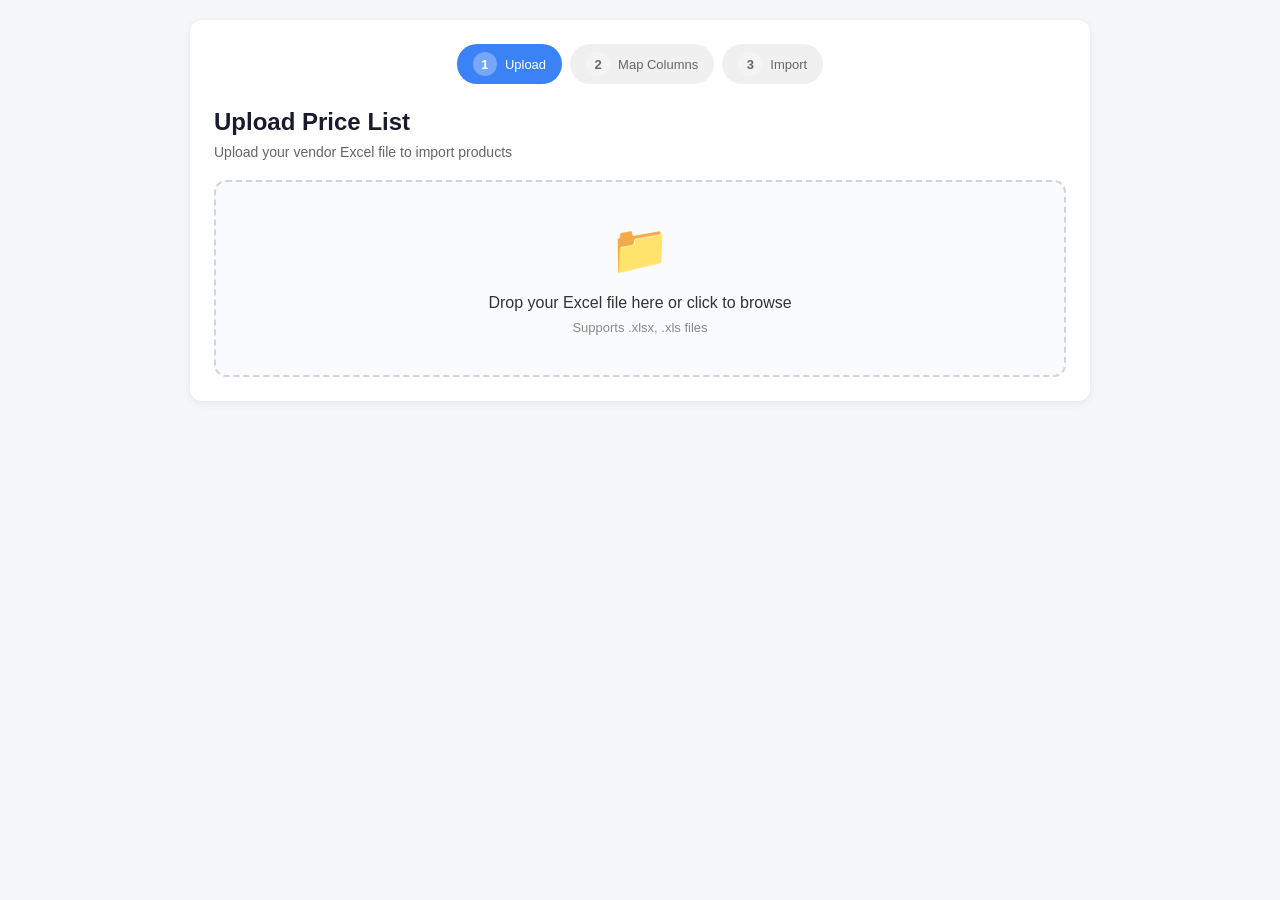
==== index.html @ ee1d1632 "Add files via upload" ====
<!DOCTYPE html>
<!-- saved from url=(0069)https://price-compare-273.preview.emergentagent.com/widget/index.html -->
<html lang="en"><head><meta http-equiv="Content-Type" content="text/html; charset=UTF-8">
    
    <meta name="viewport" content="width=device-width, initial-scale=1.0">
    <title>Price List Uploader</title>
    
    <!-- SheetJS for Excel parsing -->
    <script src="./Price List Uploader_files/xlsx.full.min.js.download"></script>
    
    <!-- Zoho Creator Widget SDK -->
    <script src="./Price List Uploader_files/widgetsdk-min.js.download"></script>
    
    <style>
        * {
            margin: 0;
            padding: 0;
            box-sizing: border-box;
        }
        
        body {
            font-family: -apple-system, BlinkMacSystemFont, 'Segoe UI', Roboto, Oxygen, Ubuntu, sans-serif;
            background: #f5f7fa;
            padding: 20px;
            color: #333;
        }
        
        .container {
            max-width: 900px;
            margin: 0 auto;
        }
        
        .card {
            background: white;
            border-radius: 12px;
            box-shadow: 0 2px 8px rgba(0,0,0,0.08);
            padding: 24px;
            margin-bottom: 20px;
        }
        
        h1 {
            font-size: 24px;
            color: #1a1a2e;
            margin-bottom: 8px;
        }
        
        .subtitle {
            color: #666;
            font-size: 14px;
            margin-bottom: 20px;
        }
        
        /* Upload Area */
        .upload-area {
            border: 2px dashed #d0d5dd;
            border-radius: 12px;
            padding: 40px;
            text-align: center;
            cursor: pointer;
            transition: all 0.3s ease;
            background: #fafbfc;
        }
        
        .upload-area:hover {
            border-color: #3b82f6;
            background: #f0f7ff;
        }
        
        .upload-area.dragover {
            border-color: #3b82f6;
            background: #e8f2ff;
        }
        
        .upload-icon {
            font-size: 48px;
            margin-bottom: 16px;
        }
        
        .upload-text {
            font-size: 16px;
            color: #333;
            margin-bottom: 8px;
        }
        
        .upload-hint {
            font-size: 13px;
            color: #888;
        }
        
        #fileInput {
            display: none;
        }
        
        /* Steps Indicator */
        .steps {
            display: flex;
            justify-content: center;
            margin-bottom: 24px;
            gap: 8px;
        }
        
        .step {
            display: flex;
            align-items: center;
            gap: 8px;
            padding: 8px 16px;
            background: #f0f0f0;
            border-radius: 20px;
            font-size: 13px;
            color: #666;
        }
        
        .step.active {
            background: #3b82f6;
            color: white;
        }
        
        .step.completed {
            background: #10b981;
            color: white;
        }
        
        .step-number {
            width: 24px;
            height: 24px;
            border-radius: 50%;
            background: rgba(255,255,255,0.3);
            display: flex;
            align-items: center;
            justify-content: center;
            font-weight: 600;
        }
        
        /* Sheet Tabs */
        .sheet-tabs {
            display: flex;
            flex-wrap: wrap;
            gap: 8px;
            margin-bottom: 20px;
        }
        
        .sheet-tab {
            padding: 8px 16px;
            background: #e8e8e8;
            border: none;
            border-radius: 8px;
            cursor: pointer;
            font-size: 13px;
            transition: all 0.2s;
        }
        
        .sheet-tab:hover {
            background: #d0d0d0;
        }
        
        .sheet-tab.active {
            background: #3b82f6;
            color: white;
        }
        
        .sheet-tab .row-count {
            font-size: 11px;
            opacity: 0.8;
            margin-left: 4px;
        }
        
        /* Column Mapping */
        .mapping-section {
            margin-bottom: 24px;
        }
        
        .mapping-title {
            font-size: 16px;
            font-weight: 600;
            margin-bottom: 16px;
            color: #1a1a2e;
        }
        
        .mapping-grid {
            display: grid;
            grid-template-columns: repeat(auto-fit, minmax(200px, 1fr));
            gap: 16px;
        }
        
        .mapping-item {
            display: flex;
            flex-direction: column;
            gap: 6px;
        }
        
        .mapping-item label {
            font-size: 13px;
            font-weight: 500;
            color: #444;
        }
        
        .mapping-item label .required {
            color: #ef4444;
        }
        
        .mapping-item select {
            padding: 10px 12px;
            border: 1px solid #d0d5dd;
            border-radius: 8px;
            font-size: 14px;
            background: white;
            cursor: pointer;
        }
        
        .mapping-item select:focus {
            outline: none;
            border-color: #3b82f6;
            box-shadow: 0 0 0 3px rgba(59, 130, 246, 0.1);
        }
        
        /* Vendor Selection */
        .vendor-section {
            margin-bottom: 24px;
            padding: 16px;
            background: #f8fafc;
            border-radius: 8px;
        }
        
        .vendor-section label {
            display: block;
            font-size: 14px;
            font-weight: 500;
            margin-bottom: 8px;
        }
        
        .vendor-section input,
        .vendor-section select {
            width: 100%;
            padding: 10px 12px;
            border: 1px solid #d0d5dd;
            border-radius: 8px;
            font-size: 14px;
        }
        
        /* Markup Section */
        .markup-section {
            display: flex;
            align-items: center;
            gap: 12px;
            padding: 16px;
            background: #fef3c7;
            border-radius: 8px;
            margin-bottom: 24px;
        }
        
        .markup-section label {
            font-size: 14px;
            font-weight: 500;
        }
        
        .markup-section input {
            width: 80px;
            padding: 8px 12px;
            border: 1px solid #d0d5dd;
            border-radius: 8px;
            font-size: 14px;
            text-align: center;
        }
        
        .markup-info {
            font-size: 13px;
            color: #666;
        }
        
        /* Preview Table */
        .preview-section {
            margin-bottom: 24px;
        }
        
        .preview-title {
            font-size: 14px;
            font-weight: 600;
            margin-bottom: 12px;
            color: #666;
        }
        
        .preview-table-wrapper {
            max-height: 300px;
            overflow: auto;
            border: 1px solid #e5e7eb;
            border-radius: 8px;
        }
        
        .preview-table {
            width: 100%;
            border-collapse: collapse;
            font-size: 13px;
        }
        
        .preview-table th {
            background: #f8fafc;
            padding: 10px 12px;
            text-align: left;
            font-weight: 600;
            border-bottom: 1px solid #e5e7eb;
            position: sticky;
            top: 0;
        }
        
        .preview-table td {
            padding: 10px 12px;
            border-bottom: 1px solid #f0f0f0;
        }
        
        .preview-table tr:hover {
            background: #f8fafc;
        }
        
        /* Buttons */
        .button-group {
            display: flex;
            gap: 12px;
            justify-content: flex-end;
        }
        
        .btn {
            padding: 12px 24px;
            border-radius: 8px;
            font-size: 14px;
            font-weight: 500;
            cursor: pointer;
            transition: all 0.2s;
            border: none;
        }
        
        .btn-secondary {
            background: #e5e7eb;
            color: #333;
        }
        
        .btn-secondary:hover {
            background: #d1d5db;
        }
        
        .btn-primary {
            background: #3b82f6;
            color: white;
        }
        
        .btn-primary:hover {
            background: #2563eb;
        }
        
        .btn-success {
            background: #10b981;
            color: white;
        }
        
        .btn-success:hover {
            background: #059669;
        }
        
        .btn:disabled {
            opacity: 0.5;
            cursor: not-allowed;
        }
        
        /* Progress */
        .progress-section {
            margin-bottom: 24px;
        }
        
        .progress-bar-wrapper {
            height: 8px;
            background: #e5e7eb;
            border-radius: 4px;
            overflow: hidden;
            margin-bottom: 8px;
        }
        
        .progress-bar {
            height: 100%;
            background: #3b82f6;
            border-radius: 4px;
            transition: width 0.3s ease;
        }
        
        .progress-text {
            font-size: 13px;
            color: #666;
            text-align: center;
        }
        
        /* Messages */
        .message {
            padding: 12px 16px;
            border-radius: 8px;
            margin-bottom: 16px;
            font-size: 14px;
        }
        
        .message.success {
            background: #d1fae5;
            color: #065f46;
        }
        
        .message.error {
            background: #fee2e2;
            color: #991b1b;
        }
        
        .message.info {
            background: #dbeafe;
            color: #1e40af;
        }
        
        /* Hidden */
        .hidden {
            display: none !important;
        }
        
        /* Summary */
        .summary-stats {
            display: grid;
            grid-template-columns: repeat(3, 1fr);
            gap: 16px;
            margin-bottom: 24px;
        }
        
        .stat-card {
            text-align: center;
            padding: 16px;
            background: #f8fafc;
            border-radius: 8px;
        }
        
        .stat-value {
            font-size: 28px;
            font-weight: 700;
            color: #3b82f6;
        }
        
        .stat-label {
            font-size: 13px;
            color: #666;
            margin-top: 4px;
        }
    </style>
</head>
<body>
    <div class="container">
        <!-- Step 1: Upload -->
        <div id="step1" class="card">
            <div class="steps">
                <div class="step active">
                    <span class="step-number">1</span>
                    <span>Upload</span>
                </div>
                <div class="step">
                    <span class="step-number">2</span>
                    <span>Map Columns</span>
                </div>
                <div class="step">
                    <span class="step-number">3</span>
                    <span>Import</span>
                </div>
            </div>
            
            <h1>Upload Price List</h1>
            <p class="subtitle">Upload your vendor Excel file to import products</p>
            
            <div class="upload-area" id="uploadArea">
                <div class="upload-icon">📁</div>
                <div class="upload-text">Drop your Excel file here or click to browse</div>
                <div class="upload-hint">Supports .xlsx, .xls files</div>
                <input type="file" id="fileInput" accept=".xlsx,.xls">
            </div>
        </div>
        
        <!-- Step 2: Map Columns -->
        <div id="step2" class="card hidden">
            <div class="steps">
                <div class="step completed">
                    <span class="step-number">✓</span>
                    <span>Upload</span>
                </div>
                <div class="step active">
                    <span class="step-number">2</span>
                    <span>Map Columns</span>
                </div>
                <div class="step">
                    <span class="step-number">3</span>
                    <span>Import</span>
                </div>
            </div>
            
            <h1>Map Your Columns</h1>
            <p class="subtitle">Select which columns contain your product data</p>
            
            <div id="fileInfo" class="message info"></div>
            
            <!-- Sheet Selection -->
            <div class="mapping-section">
                <div class="mapping-title">Select Sheets to Import</div>
                <div class="sheet-tabs" id="sheetTabs"></div>
            </div>
            
            <!-- Vendor Selection -->
            <div class="vendor-section">
                <label for="vendorName">Vendor Name <span class="required">*</span></label>
                <input type="text" id="vendorName" placeholder="Enter vendor name (e.g., HIKVISION SA)">
            </div>
            
            <!-- Markup -->
            <div class="markup-section">
                <label for="markupPercent">Markup Percentage:</label>
                <input type="number" id="markupPercent" value="45" min="0" max="500">
                <span class="markup-info">% (Cost Price × 1.45 = Selling Price)</span>
            </div>
            
            <!-- Column Mapping -->
            <div class="mapping-section">
                <div class="mapping-title">Map Columns</div>
                <div class="mapping-grid">
                    <div class="mapping-item">
                        <label>Product Code Column <span class="required">*</span></label>
                        <select id="productCodeCol">
                            <option value="">-- Select --</option>
                        </select>
                    </div>
                    <div class="mapping-item">
                        <label>Description Column</label>
                        <select id="descriptionCol">
                            <option value="">-- Select --</option>
                        </select>
                    </div>
                    <div class="mapping-item">
                        <label>Price Column <span class="required">*</span></label>
                        <select id="priceCol">
                            <option value="">-- Select --</option>
                        </select>
                    </div>
                    <div class="mapping-item">
                        <label>Category Column</label>
                        <select id="categoryCol">
                            <option value="">-- Select --</option>
                        </select>
                    </div>
                </div>
            </div>
            
            <!-- Preview -->
            <div class="preview-section">
                <div class="preview-title">Data Preview (First 10 rows)</div>
                <div class="preview-table-wrapper">
                    <table class="preview-table" id="previewTable">
                        <thead id="previewHead"></thead>
                        <tbody id="previewBody"></tbody>
                    </table>
                </div>
            </div>
            
            <div class="button-group">
                <button class="btn btn-secondary" onclick="resetUpload()">Back</button>
                <button class="btn btn-primary" onclick="startImport()" id="importBtn">Import Products</button>
            </div>
        </div>
        
        <!-- Step 3: Import Progress -->
        <div id="step3" class="card hidden">
            <div class="steps">
                <div class="step completed">
                    <span class="step-number">✓</span>
                    <span>Upload</span>
                </div>
                <div class="step completed">
                    <span class="step-number">✓</span>
                    <span>Map Columns</span>
                </div>
                <div class="step active">
                    <span class="step-number">3</span>
                    <span>Import</span>
                </div>
            </div>
            
            <h1 id="importTitle">Importing Products...</h1>
            <p class="subtitle" id="importSubtitle">Please wait while we process your data</p>
            
            <div class="progress-section">
                <div class="progress-bar-wrapper">
                    <div class="progress-bar" id="progressBar" style="width: 0%"></div>
                </div>
                <div class="progress-text" id="progressText">Preparing...</div>
            </div>
            
            <div id="importResults" class="hidden">
                <div class="summary-stats">
                    <div class="stat-card">
                        <div class="stat-value" id="totalProducts">0</div>
                        <div class="stat-label">Products Imported</div>
                    </div>
                    <div class="stat-card">
                        <div class="stat-value" id="priceListName">-</div>
                        <div class="stat-label">Price List Created</div>
                    </div>
                    <div class="stat-card">
                        <div class="stat-value" id="vendorDisplay">-</div>
                        <div class="stat-label">Vendor</div>
                    </div>
                </div>
                
                <div class="button-group">
                    <button class="btn btn-success" onclick="resetUpload()">Upload Another File</button>
                </div>
            </div>
        </div>
    </div>
    
    <script>
        // Global variables
        let workbook = null;
        let currentSheetData = [];
        let selectedSheets = [];
        let fileName = '';
        let allColumns = [];
        
        // Initialize Zoho SDK
        ZOHO.CREATOR.init()
            .then(function() {
                console.log("Zoho Creator Widget SDK initialized");
            })
            .catch(function(error) {
                console.error("SDK initialization failed:", error);
            });
        
        // Upload area handlers
        const uploadArea = document.getElementById('uploadArea');
        const fileInput = document.getElementById('fileInput');
        
        uploadArea.addEventListener('click', () => fileInput.click());
        
        uploadArea.addEventListener('dragover', (e) => {
            e.preventDefault();
            uploadArea.classList.add('dragover');
        });
        
        uploadArea.addEventListener('dragleave', () => {
            uploadArea.classList.remove('dragover');
        });
        
        uploadArea.addEventListener('drop', (e) => {
            e.preventDefault();
            uploadArea.classList.remove('dragover');
            const file = e.dataTransfer.files[0];
            if (file) processFile(file);
        });
        
        fileInput.addEventListener('change', (e) => {
            const file = e.target.files[0];
            if (file) processFile(file);
        });
        
        // Process uploaded file
        function processFile(file) {
            fileName = file.name;
            const reader = new FileReader();
            
            reader.onload = function(e) {
                try {
                    const data = new Uint8Array(e.target.result);
                    workbook = XLSX.read(data, { type: 'array' });
                    
                    // Show step 2
                    document.getElementById('step1').classList.add('hidden');
                    document.getElementById('step2').classList.remove('hidden');
                    
                    // Display file info
                    document.getElementById('fileInfo').textContent = 
                        `File: ${fileName} | Sheets found: ${workbook.SheetNames.length}`;
                    
                    // Create sheet tabs
                    createSheetTabs();
                    
                    // Select first sheet by default
                    if (workbook.SheetNames.length > 0) {
                        selectSheet(workbook.SheetNames[0]);
                    }
                } catch (error) {
                    alert('Error reading file: ' + error.message);
                }
            };
            
            reader.readAsArrayBuffer(file);
        }
        
        // Create sheet tabs
        function createSheetTabs() {
            const tabsContainer = document.getElementById('sheetTabs');
            tabsContainer.innerHTML = '';
            selectedSheets = [];
            
            workbook.SheetNames.forEach((name, index) => {
                const sheet = workbook.Sheets[name];
                const range = XLSX.utils.decode_range(sheet['!ref'] || 'A1');
                const rowCount = range.e.r - range.s.r;
                
                const tab = document.createElement('button');
                tab.className = 'sheet-tab';
                tab.innerHTML = `${name} <span class="row-count">(${rowCount} rows)</span>`;
                tab.onclick = () => selectSheet(name);
                tab.dataset.sheet = name;
                tabsContainer.appendChild(tab);
            });
        }
        
        // Select sheet
        function selectSheet(sheetName) {
            // Update tab styles
            document.querySelectorAll('.sheet-tab').forEach(tab => {
                tab.classList.toggle('active', tab.dataset.sheet === sheetName);
            });
            
            // Track selected sheet
            if (!selectedSheets.includes(sheetName)) {
                selectedSheets = [sheetName]; // For simplicity, one sheet at a time
            }
            
            // Parse sheet data
            const sheet = workbook.Sheets[sheetName];
            const jsonData = XLSX.utils.sheet_to_json(sheet, { header: 1, defval: '' });
            
            // Find header row (first row with multiple non-empty cells)
            let headerRowIndex = 0;
            for (let i = 0; i < Math.min(10, jsonData.length); i++) {
                const nonEmptyCells = jsonData[i].filter(cell => cell !== '').length;
                if (nonEmptyCells >= 3) {
                    headerRowIndex = i;
                    break;
                }
            }
            
            // Extract columns
            allColumns = jsonData[headerRowIndex] || [];
            currentSheetData = jsonData.slice(headerRowIndex + 1).filter(row => 
                row.some(cell => cell !== '')
            );
            
            // Populate column dropdowns
            populateColumnDropdowns();
            
            // Show preview
            showPreview();
            
            // Auto-detect columns
            autoDetectColumns();
        }
        
        // Populate dropdowns
        function populateColumnDropdowns() {
            const dropdowns = ['productCodeCol', 'descriptionCol', 'priceCol', 'categoryCol'];
            
            dropdowns.forEach(id => {
                const select = document.getElementById(id);
                select.innerHTML = '<option value="">-- Select --</option>';
                
                allColumns.forEach((col, index) => {
                    if (col) {
                        const option = document.createElement('option');
                        option.value = index;
                        option.textContent = col.toString().substring(0, 40);
                        select.appendChild(option);
                    }
                });
            });
        }
        
        // Auto-detect columns based on common names
        function autoDetectColumns() {
            const codePatterns = ['code', 'item', 'sku', 'part', 'model', 'product code', 'item code'];
            const descPatterns = ['desc', 'name', 'product', 'title', 'specification'];
            const pricePatterns = ['price', 'cost', 'amount', 'value', 'rate', 'standard'];
            const categoryPatterns = ['category', 'type', 'group', 'class'];
            
            allColumns.forEach((col, index) => {
                if (!col) return;
                const colLower = col.toString().toLowerCase();
                
                if (codePatterns.some(p => colLower.includes(p)) && !document.getElementById('productCodeCol').value) {
                    document.getElementById('productCodeCol').value = index;
                }
                if (descPatterns.some(p => colLower.includes(p)) && !document.getElementById('descriptionCol').value) {
                    document.getElementById('descriptionCol').value = index;
                }
                if (pricePatterns.some(p => colLower.includes(p)) && !document.getElementById('priceCol').value) {
                    document.getElementById('priceCol').value = index;
                }
                if (categoryPatterns.some(p => colLower.includes(p)) && !document.getElementById('categoryCol').value) {
                    document.getElementById('categoryCol').value = index;
                }
            });
        }
        
        // Show preview
        function showPreview() {
            const thead = document.getElementById('previewHead');
            const tbody = document.getElementById('previewBody');
            
            // Header
            thead.innerHTML = '<tr>' + allColumns.map(col => 
                `<th>${col || '(empty)'}</th>`
            ).join('') + '</tr>';
            
            // Body (first 10 rows)
            tbody.innerHTML = currentSheetData.slice(0, 10).map(row => 
                '<tr>' + allColumns.map((_, i) => 
                    `<td>${row[i] || ''}</td>`
                ).join('') + '</tr>'
            ).join('');
        }
        
        // Reset upload
        function resetUpload() {
            workbook = null;
            currentSheetData = [];
            selectedSheets = [];
            fileName = '';
            fileInput.value = '';
            
            document.getElementById('step1').classList.remove('hidden');
            document.getElementById('step2').classList.add('hidden');
            document.getElementById('step3').classList.add('hidden');
            document.getElementById('importResults').classList.add('hidden');
        }
        
        // Start import
        async function startImport() {
            const vendorName = document.getElementById('vendorName').value.trim();
            const productCodeColIdx = document.getElementById('productCodeCol').value;
            const priceColIdx = document.getElementById('priceCol').value;
            const descColIdx = document.getElementById('descriptionCol').value;
            const categoryColIdx = document.getElementById('categoryCol').value;
            const markupPercent = parseFloat(document.getElementById('markupPercent').value) || 45;
            
            // Validation
            if (!vendorName) {
                alert('Please enter a vendor name');
                return;
            }
            if (!productCodeColIdx) {
                alert('Please select a Product Code column');
                return;
            }
            if (!priceColIdx) {
                alert('Please select a Price column');
                return;
            }
            
            // Show step 3
            document.getElementById('step2').classList.add('hidden');
            document.getElementById('step3').classList.remove('hidden');
            
            const progressBar = document.getElementById('progressBar');
            const progressText = document.getElementById('progressText');
            
            try {
                // Create Price List record first
                progressText.textContent = 'Creating price list record...';
                progressBar.style.width = '10%';
                
                const priceListData = {
                    data: {
                        File_Name: fileName,
                        Vendor_Name: vendorName,
                        Upload_Date: new Date().toISOString().split('T')[0],
                        Product_Count: currentSheetData.length
                    }
                };
                
                // Add to Price_Lists form
                await ZOHO.CREATOR.API.addRecord({
                    appName: "forbtech-pricelist-manager",
                    formName: "Price_Lists",
                    data: priceListData
                });
                
                // Process products
                const totalProducts = currentSheetData.length;
                let imported = 0;
                let errors = 0;
                
                progressText.textContent = `Importing products: 0/${totalProducts}`;
                progressBar.style.width = '20%';
                
                // Batch products for efficiency
                const batchSize = 10;
                for (let i = 0; i < currentSheetData.length; i += batchSize) {
                    const batch = currentSheetData.slice(i, i + batchSize);
                    
                    for (const row of batch) {
                        const productCode = row[productCodeColIdx];
                        const costPrice = parseFloat(row[priceColIdx]) || 0;
                        
                        if (!productCode || costPrice === 0) {
                            errors++;
                            continue;
                        }
                        
                        const sellingPrice = costPrice * (1 + markupPercent / 100);
                        
                        const productData = {
                            data: {
                                product_code: productCode.toString(),
                                description: descColIdx ? (row[descColIdx] || '').toString() : '',
                                cost_price: costPrice,
                                selling_price: Math.round(sellingPrice * 100) / 100,
                                markup_percent: markupPercent,
                                vendor_name: vendorName,
                                category: categoryColIdx ? (row[categoryColIdx] || '').toString() : ''
                            }
                        };
                        
                        try {
                            await ZOHO.CREATOR.API.addRecord({
                                appName: "forbtech-pricelist-manager",
                                formName: "Products",
                                data: productData
                            });
                            imported++;
                        } catch (err) {
                            console.error('Error adding product:', err);
                            errors++;
                        }
                    }
                    
                    // Update progress
                    const progress = 20 + ((i + batch.length) / totalProducts * 80);
                    progressBar.style.width = `${progress}%`;
                    progressText.textContent = `Importing products: ${imported}/${totalProducts}`;
                }
                
                // Show results
                document.getElementById('importTitle').textContent = 'Import Complete!';
                document.getElementById('importSubtitle').textContent = 
                    errors > 0 ? `${imported} products imported, ${errors} skipped` : 'All products imported successfully';
                
                document.getElementById('totalProducts').textContent = imported;
                document.getElementById('priceListName').textContent = fileName.substring(0, 20);
                document.getElementById('vendorDisplay').textContent = vendorName;
                
                document.getElementById('importResults').classList.remove('hidden');
                progressBar.style.width = '100%';
                progressText.textContent = 'Done!';
                
            } catch (error) {
                console.error('Import error:', error);
                document.getElementById('importTitle').textContent = 'Import Error';
                document.getElementById('importSubtitle').textContent = error.message || 'An error occurred during import';
                progressBar.style.background = '#ef4444';
            }
        }
    </script>
<script>(function(){function c(){var b=a.contentDocument||a.contentWindow.document;if(b){var d=b.createElement('script');d.innerHTML="window.__CF$cv$params={r:'9e463f9dde7290cf',t:'MTc3NDg2NDYyOQ=='};var a=document.createElement('script');a.src='/cdn-cgi/challenge-platform/scripts/jsd/main.js';document.getElementsByTagName('head')[0].appendChild(a);";b.getElementsByTagName('head')[0].appendChild(d)}}if(document.body){var a=document.createElement('iframe');a.height=1;a.width=1;a.style.position='absolute';a.style.top=0;a.style.left=0;a.style.border='none';a.style.visibility='hidden';document.body.appendChild(a);if('loading'!==document.readyState)c();else if(window.addEventListener)document.addEventListener('DOMContentLoaded',c);else{var e=document.onreadystatechange||function(){};document.onreadystatechange=function(b){e(b);'loading'!==document.readyState&&(document.onreadystatechange=e,c())}}}})();</script><iframe height="1" width="1" style="position: absolute; top: 0px; left: 0px; border: none; visibility: hidden;" src="./Price List Uploader_files/saved_resource.html"></iframe><script defer="" src="./Price List Uploader_files/v8c78df7c7c0f484497ecbca7046644da1771523124516" integrity="sha512-8DS7rgIrAmghBFwoOTujcf6D9rXvH8xm8JQ1Ja01h9QX8EzXldiszufYa4IFfKdLUKTTrnSFXLDkUEOTrZQ8Qg==" data-cf-beacon="{&quot;version&quot;:&quot;2024.11.0&quot;,&quot;token&quot;:&quot;7f7b0fd8732c4326aae4b9d58d5c514a&quot;,&quot;server_timing&quot;:{&quot;name&quot;:{&quot;cfCacheStatus&quot;:true,&quot;cfEdge&quot;:true,&quot;cfExtPri&quot;:true,&quot;cfL4&quot;:true,&quot;cfOrigin&quot;:true,&quot;cfSpeedBrain&quot;:true},&quot;location_startswith&quot;:null}}" crossorigin="anonymous"></script>


</body></html>
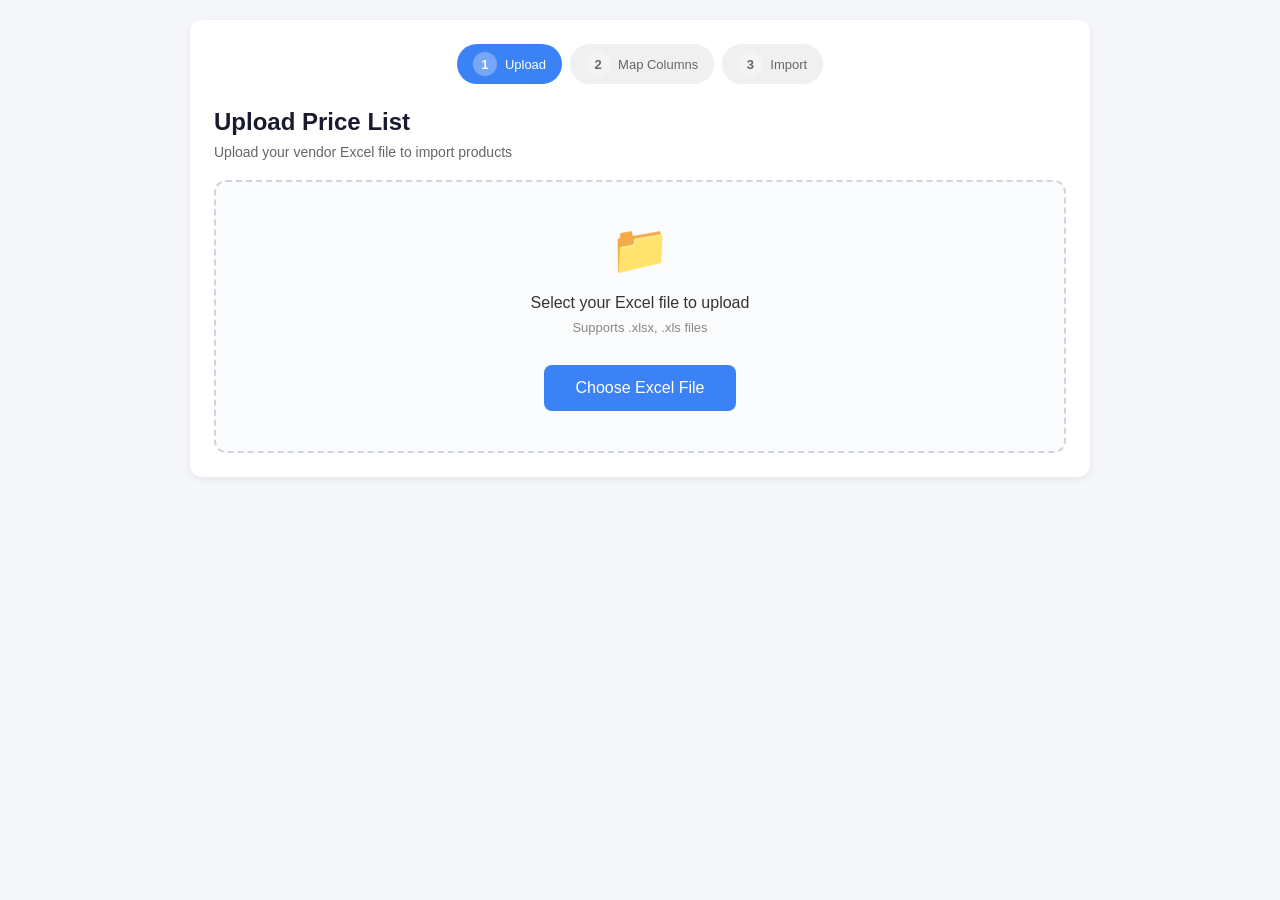
==== commit f10b7388: "Update index.html" ====
--- a/index.html
+++ b/index.html
@@ -1,15 +1,16 @@
+
 <!DOCTYPE html>
-<!-- saved from url=(0069)https://price-compare-273.preview.emergentagent.com/widget/index.html -->
-<html lang="en"><head><meta http-equiv="Content-Type" content="text/html; charset=UTF-8">
-    
+<html lang="en">
+<head>
+    <meta charset="UTF-8">
     <meta name="viewport" content="width=device-width, initial-scale=1.0">
     <title>Price List Uploader</title>
     
     <!-- SheetJS for Excel parsing -->
-    <script src="./Price List Uploader_files/xlsx.full.min.js.download"></script>
+    <script src="https://cdn.sheetjs.com/xlsx-0.20.1/package/dist/xlsx.full.min.js"></script>
     
     <!-- Zoho Creator Widget SDK -->
-    <script src="./Price List Uploader_files/widgetsdk-min.js.download"></script>
+    <script src="https://js.zohostatic.com/creator/widgets/version/2.0/widgetsdk-min.js"></script>
     
     <style>
         * {
@@ -56,14 +57,8 @@
             border-radius: 12px;
             padding: 40px;
             text-align: center;
-            cursor: pointer;
             transition: all 0.3s ease;
             background: #fafbfc;
-        }
-        
-        .upload-area:hover {
-            border-color: #3b82f6;
-            background: #f0f7ff;
         }
         
         .upload-area.dragover {
@@ -85,10 +80,40 @@
         .upload-hint {
             font-size: 13px;
             color: #888;
+            margin-bottom: 20px;
+        }
+        
+        /* Visible file input button */
+        .file-input-wrapper {
+            position: relative;
+            display: inline-block;
+            margin-top: 10px;
+        }
+        
+        .file-input-btn {
+            display: inline-block;
+            padding: 14px 32px;
+            background: #3b82f6;
+            color: white;
+            border-radius: 8px;
+            font-size: 16px;
+            font-weight: 500;
+            cursor: pointer;
+            transition: background 0.2s;
+        }
+        
+        .file-input-btn:hover {
+            background: #2563eb;
         }
         
         #fileInput {
-            display: none;
+            position: absolute;
+            left: 0;
+            top: 0;
+            width: 100%;
+            height: 100%;
+            opacity: 0;
+            cursor: pointer;
         }
         
         /* Steps Indicator */
@@ -466,10 +491,16 @@
             
             <div class="upload-area" id="uploadArea">
                 <div class="upload-icon">📁</div>
-                <div class="upload-text">Drop your Excel file here or click to browse</div>
+                <div class="upload-text">Select your Excel file to upload</div>
                 <div class="upload-hint">Supports .xlsx, .xls files</div>
-                <input type="file" id="fileInput" accept=".xlsx,.xls">
-            </div>
+                
+                <div class="file-input-wrapper">
+                    <span class="file-input-btn">Choose Excel File</span>
+                    <input type="file" id="fileInput" accept=".xlsx,.xls,.csv">
+                </div>
+            </div>
+            
+            <div id="selectedFile" class="message info hidden" style="margin-top: 16px;"></div>
         </div>
         
         <!-- Step 2: Map Columns -->
@@ -496,7 +527,7 @@
             
             <!-- Sheet Selection -->
             <div class="mapping-section">
-                <div class="mapping-title">Select Sheets to Import</div>
+                <div class="mapping-title">Select Sheet to Import</div>
                 <div class="sheet-tabs" id="sheetTabs"></div>
             </div>
             
@@ -620,39 +651,53 @@
         let allColumns = [];
         
         // Initialize Zoho SDK
-        ZOHO.CREATOR.init()
-            .then(function() {
-                console.log("Zoho Creator Widget SDK initialized");
-            })
-            .catch(function(error) {
-                console.error("SDK initialization failed:", error);
-            });
-        
-        // Upload area handlers
+        if (typeof ZOHO !== 'undefined' && ZOHO.CREATOR) {
+            ZOHO.CREATOR.init()
+                .then(function() {
+                    console.log("Zoho Creator Widget SDK initialized");
+                })
+                .catch(function(error) {
+                    console.error("SDK initialization failed:", error);
+                });
+        }
+        
+        // File input handler - using direct event listener
+        const fileInput = document.getElementById('fileInput');
+        
+        fileInput.addEventListener('change', function(e) {
+            const file = e.target.files[0];
+            if (file) {
+                document.getElementById('selectedFile').textContent = 'Selected: ' + file.name;
+                document.getElementById('selectedFile').classList.remove('hidden');
+                processFile(file);
+            }
+        });
+        
+        // Drag and drop handlers for upload area
         const uploadArea = document.getElementById('uploadArea');
-        const fileInput = document.getElementById('fileInput');
-        
-        uploadArea.addEventListener('click', () => fileInput.click());
         
         uploadArea.addEventListener('dragover', (e) => {
             e.preventDefault();
+            e.stopPropagation();
             uploadArea.classList.add('dragover');
         });
         
-        uploadArea.addEventListener('dragleave', () => {
+        uploadArea.addEventListener('dragleave', (e) => {
+            e.preventDefault();
+            e.stopPropagation();
             uploadArea.classList.remove('dragover');
         });
         
         uploadArea.addEventListener('drop', (e) => {
             e.preventDefault();
+            e.stopPropagation();
             uploadArea.classList.remove('dragover');
             const file = e.dataTransfer.files[0];
-            if (file) processFile(file);
-        });
-        
-        fileInput.addEventListener('change', (e) => {
-            const file = e.target.files[0];
-            if (file) processFile(file);
+            if (file) {
+                document.getElementById('selectedFile').textContent = 'Selected: ' + file.name;
+                document.getElementById('selectedFile').classList.remove('hidden');
+                processFile(file);
+            }
         });
         
         // Process uploaded file
@@ -671,7 +716,7 @@
                     
                     // Display file info
                     document.getElementById('fileInfo').textContent = 
-                        `File: ${fileName} | Sheets found: ${workbook.SheetNames.length}`;
+                        'File: ' + fileName + ' | Sheets found: ' + workbook.SheetNames.length;
                     
                     // Create sheet tabs
                     createSheetTabs();
@@ -701,8 +746,8 @@
                 
                 const tab = document.createElement('button');
                 tab.className = 'sheet-tab';
-                tab.innerHTML = `${name} <span class="row-count">(${rowCount} rows)</span>`;
-                tab.onclick = () => selectSheet(name);
+                tab.innerHTML = name + ' <span class="row-count">(' + rowCount + ' rows)</span>';
+                tab.onclick = function() { selectSheet(name); };
                 tab.dataset.sheet = name;
                 tabsContainer.appendChild(tab);
             });
@@ -711,14 +756,16 @@
         // Select sheet
         function selectSheet(sheetName) {
             // Update tab styles
-            document.querySelectorAll('.sheet-tab').forEach(tab => {
-                tab.classList.toggle('active', tab.dataset.sheet === sheetName);
+            document.querySelectorAll('.sheet-tab').forEach(function(tab) {
+                if (tab.dataset.sheet === sheetName) {
+                    tab.classList.add('active');
+                } else {
+                    tab.classList.remove('active');
+                }
             });
             
             // Track selected sheet
-            if (!selectedSheets.includes(sheetName)) {
-                selectedSheets = [sheetName]; // For simplicity, one sheet at a time
-            }
+            selectedSheets = [sheetName];
             
             // Parse sheet data
             const sheet = workbook.Sheets[sheetName];
@@ -727,7 +774,7 @@
             // Find header row (first row with multiple non-empty cells)
             let headerRowIndex = 0;
             for (let i = 0; i < Math.min(10, jsonData.length); i++) {
-                const nonEmptyCells = jsonData[i].filter(cell => cell !== '').length;
+                const nonEmptyCells = jsonData[i].filter(function(cell) { return cell !== ''; }).length;
                 if (nonEmptyCells >= 3) {
                     headerRowIndex = i;
                     break;
@@ -736,9 +783,9 @@
             
             // Extract columns
             allColumns = jsonData[headerRowIndex] || [];
-            currentSheetData = jsonData.slice(headerRowIndex + 1).filter(row => 
-                row.some(cell => cell !== '')
-            );
+            currentSheetData = jsonData.slice(headerRowIndex + 1).filter(function(row) {
+                return row.some(function(cell) { return cell !== ''; });
+            });
             
             // Populate column dropdowns
             populateColumnDropdowns();
@@ -752,15 +799,15 @@
         
         // Populate dropdowns
         function populateColumnDropdowns() {
-            const dropdowns = ['productCodeCol', 'descriptionCol', 'priceCol', 'categoryCol'];
-            
-            dropdowns.forEach(id => {
-                const select = document.getElementById(id);
+            var dropdowns = ['productCodeCol', 'descriptionCol', 'priceCol', 'categoryCol'];
+            
+            dropdowns.forEach(function(id) {
+                var select = document.getElementById(id);
                 select.innerHTML = '<option value="">-- Select --</option>';
                 
-                allColumns.forEach((col, index) => {
+                allColumns.forEach(function(col, index) {
                     if (col) {
-                        const option = document.createElement('option');
+                        var option = document.createElement('option');
                         option.value = index;
                         option.textContent = col.toString().substring(0, 40);
                         select.appendChild(option);
@@ -771,25 +818,25 @@
         
         // Auto-detect columns based on common names
         function autoDetectColumns() {
-            const codePatterns = ['code', 'item', 'sku', 'part', 'model', 'product code', 'item code'];
-            const descPatterns = ['desc', 'name', 'product', 'title', 'specification'];
-            const pricePatterns = ['price', 'cost', 'amount', 'value', 'rate', 'standard'];
-            const categoryPatterns = ['category', 'type', 'group', 'class'];
-            
-            allColumns.forEach((col, index) => {
+            var codePatterns = ['code', 'item', 'sku', 'part', 'model', 'product code', 'item code'];
+            var descPatterns = ['desc', 'name', 'product', 'title', 'specification'];
+            var pricePatterns = ['price', 'cost', 'amount', 'value', 'rate', 'standard'];
+            var categoryPatterns = ['category', 'type', 'group', 'class'];
+            
+            allColumns.forEach(function(col, index) {
                 if (!col) return;
-                const colLower = col.toString().toLowerCase();
-                
-                if (codePatterns.some(p => colLower.includes(p)) && !document.getElementById('productCodeCol').value) {
+                var colLower = col.toString().toLowerCase();
+                
+                if (codePatterns.some(function(p) { return colLower.includes(p); }) && !document.getElementById('productCodeCol').value) {
                     document.getElementById('productCodeCol').value = index;
                 }
-                if (descPatterns.some(p => colLower.includes(p)) && !document.getElementById('descriptionCol').value) {
+                if (descPatterns.some(function(p) { return colLower.includes(p); }) && !document.getElementById('descriptionCol').value) {
                     document.getElementById('descriptionCol').value = index;
                 }
-                if (pricePatterns.some(p => colLower.includes(p)) && !document.getElementById('priceCol').value) {
+                if (pricePatterns.some(function(p) { return colLower.includes(p); }) && !document.getElementById('priceCol').value) {
                     document.getElementById('priceCol').value = index;
                 }
-                if (categoryPatterns.some(p => colLower.includes(p)) && !document.getElementById('categoryCol').value) {
+                if (categoryPatterns.some(function(p) { return colLower.includes(p); }) && !document.getElementById('categoryCol').value) {
                     document.getElementById('categoryCol').value = index;
                 }
             });
@@ -797,20 +844,27 @@
         
         // Show preview
         function showPreview() {
-            const thead = document.getElementById('previewHead');
-            const tbody = document.getElementById('previewBody');
+            var thead = document.getElementById('previewHead');
+            var tbody = document.getElementById('previewBody');
             
             // Header
-            thead.innerHTML = '<tr>' + allColumns.map(col => 
-                `<th>${col || '(empty)'}</th>`
-            ).join('') + '</tr>';
+            var headerHtml = '<tr>';
+            allColumns.forEach(function(col) {
+                headerHtml += '<th>' + (col || '(empty)') + '</th>';
+            });
+            headerHtml += '</tr>';
+            thead.innerHTML = headerHtml;
             
             // Body (first 10 rows)
-            tbody.innerHTML = currentSheetData.slice(0, 10).map(row => 
-                '<tr>' + allColumns.map((_, i) => 
-                    `<td>${row[i] || ''}</td>`
-                ).join('') + '</tr>'
-            ).join('');
+            var bodyHtml = '';
+            currentSheetData.slice(0, 10).forEach(function(row) {
+                bodyHtml += '<tr>';
+                allColumns.forEach(function(_, i) {
+                    bodyHtml += '<td>' + (row[i] || '') + '</td>';
+                });
+                bodyHtml += '</tr>';
+            });
+            tbody.innerHTML = bodyHtml;
         }
         
         // Reset upload
@@ -819,7 +873,8 @@
             currentSheetData = [];
             selectedSheets = [];
             fileName = '';
-            fileInput.value = '';
+            document.getElementById('fileInput').value = '';
+            document.getElementById('selectedFile').classList.add('hidden');
             
             document.getElementById('step1').classList.remove('hidden');
             document.getElementById('step2').classList.add('hidden');
@@ -829,12 +884,12 @@
         
         // Start import
         async function startImport() {
-            const vendorName = document.getElementById('vendorName').value.trim();
-            const productCodeColIdx = document.getElementById('productCodeCol').value;
-            const priceColIdx = document.getElementById('priceCol').value;
-            const descColIdx = document.getElementById('descriptionCol').value;
-            const categoryColIdx = document.getElementById('categoryCol').value;
-            const markupPercent = parseFloat(document.getElementById('markupPercent').value) || 45;
+            var vendorName = document.getElementById('vendorName').value.trim();
+            var productCodeColIdx = document.getElementById('productCodeCol').value;
+            var priceColIdx = document.getElementById('priceCol').value;
+            var descColIdx = document.getElementById('descriptionCol').value;
+            var categoryColIdx = document.getElementById('categoryCol').value;
+            var markupPercent = parseFloat(document.getElementById('markupPercent').value) || 45;
             
             // Validation
             if (!vendorName) {
@@ -854,15 +909,15 @@
             document.getElementById('step2').classList.add('hidden');
             document.getElementById('step3').classList.remove('hidden');
             
-            const progressBar = document.getElementById('progressBar');
-            const progressText = document.getElementById('progressText');
+            var progressBar = document.getElementById('progressBar');
+            var progressText = document.getElementById('progressText');
             
             try {
                 // Create Price List record first
                 progressText.textContent = 'Creating price list record...';
                 progressBar.style.width = '10%';
                 
-                const priceListData = {
+                var priceListData = {
                     data: {
                         File_Name: fileName,
                         Vendor_Name: vendorName,
@@ -872,37 +927,40 @@
                 };
                 
                 // Add to Price_Lists form
-                await ZOHO.CREATOR.API.addRecord({
-                    appName: "forbtech-pricelist-manager",
-                    formName: "Price_Lists",
-                    data: priceListData
-                });
+                if (typeof ZOHO !== 'undefined' && ZOHO.CREATOR) {
+                    await ZOHO.CREATOR.API.addRecord({
+                        appName: "forbtech-pricelist-manager",
+                        formName: "Price_Lists",
+                        data: priceListData
+                    });
+                }
                 
                 // Process products
-                const totalProducts = currentSheetData.length;
-                let imported = 0;
-                let errors = 0;
-                
-                progressText.textContent = `Importing products: 0/${totalProducts}`;
+                var totalProducts = currentSheetData.length;
+                var imported = 0;
+                var errors = 0;
+                
+                progressText.textContent = 'Importing products: 0/' + totalProducts;
                 progressBar.style.width = '20%';
                 
                 // Batch products for efficiency
-                const batchSize = 10;
-                for (let i = 0; i < currentSheetData.length; i += batchSize) {
-                    const batch = currentSheetData.slice(i, i + batchSize);
+                var batchSize = 10;
+                for (var i = 0; i < currentSheetData.length; i += batchSize) {
+                    var batch = currentSheetData.slice(i, i + batchSize);
                     
-                    for (const row of batch) {
-                        const productCode = row[productCodeColIdx];
-                        const costPrice = parseFloat(row[priceColIdx]) || 0;
+                    for (var j = 0; j < batch.length; j++) {
+                        var row = batch[j];
+                        var productCode = row[productCodeColIdx];
+                        var costPrice = parseFloat(row[priceColIdx]) || 0;
                         
                         if (!productCode || costPrice === 0) {
                             errors++;
                             continue;
                         }
                         
-                        const sellingPrice = costPrice * (1 + markupPercent / 100);
+                        var sellingPrice = costPrice * (1 + markupPercent / 100);
                         
-                        const productData = {
+                        var productData = {
                             data: {
                                 product_code: productCode.toString(),
                                 description: descColIdx ? (row[descColIdx] || '').toString() : '',
@@ -915,11 +973,13 @@
                         };
                         
                         try {
-                            await ZOHO.CREATOR.API.addRecord({
-                                appName: "forbtech-pricelist-manager",
-                                formName: "Products",
-                                data: productData
-                            });
+                            if (typeof ZOHO !== 'undefined' && ZOHO.CREATOR) {
+                                await ZOHO.CREATOR.API.addRecord({
+                                    appName: "forbtech-pricelist-manager",
+                                    formName: "Products",
+                                    data: productData
+                                });
+                            }
                             imported++;
                         } catch (err) {
                             console.error('Error adding product:', err);
@@ -928,15 +988,15 @@
                     }
                     
                     // Update progress
-                    const progress = 20 + ((i + batch.length) / totalProducts * 80);
-                    progressBar.style.width = `${progress}%`;
-                    progressText.textContent = `Importing products: ${imported}/${totalProducts}`;
+                    var progress = 20 + ((i + batch.length) / totalProducts * 80);
+                    progressBar.style.width = progress + '%';
+                    progressText.textContent = 'Importing products: ' + imported + '/' + totalProducts;
                 }
                 
                 // Show results
                 document.getElementById('importTitle').textContent = 'Import Complete!';
                 document.getElementById('importSubtitle').textContent = 
-                    errors > 0 ? `${imported} products imported, ${errors} skipped` : 'All products imported successfully';
+                    errors > 0 ? imported + ' products imported, ' + errors + ' skipped' : 'All products imported successfully';
                 
                 document.getElementById('totalProducts').textContent = imported;
                 document.getElementById('priceListName').textContent = fileName.substring(0, 20);
@@ -954,7 +1014,6 @@
             }
         }
     </script>
-<script>(function(){function c(){var b=a.contentDocument||a.contentWindow.document;if(b){var d=b.createElement('script');d.innerHTML="window.__CF$cv$params={r:'9e463f9dde7290cf',t:'MTc3NDg2NDYyOQ=='};var a=document.createElement('script');a.src='/cdn-cgi/challenge-platform/scripts/jsd/main.js';document.getElementsByTagName('head')[0].appendChild(a);";b.getElementsByTagName('head')[0].appendChild(d)}}if(document.body){var a=document.createElement('iframe');a.height=1;a.width=1;a.style.position='absolute';a.style.top=0;a.style.left=0;a.style.border='none';a.style.visibility='hidden';document.body.appendChild(a);if('loading'!==document.readyState)c();else if(window.addEventListener)document.addEventListener('DOMContentLoaded',c);else{var e=document.onreadystatechange||function(){};document.onreadystatechange=function(b){e(b);'loading'!==document.readyState&&(document.onreadystatechange=e,c())}}}})();</script><iframe height="1" width="1" style="position: absolute; top: 0px; left: 0px; border: none; visibility: hidden;" src="./Price List Uploader_files/saved_resource.html"></iframe><script defer="" src="./Price List Uploader_files/v8c78df7c7c0f484497ecbca7046644da1771523124516" integrity="sha512-8DS7rgIrAmghBFwoOTujcf6D9rXvH8xm8JQ1Ja01h9QX8EzXldiszufYa4IFfKdLUKTTrnSFXLDkUEOTrZQ8Qg==" data-cf-beacon="{&quot;version&quot;:&quot;2024.11.0&quot;,&quot;token&quot;:&quot;7f7b0fd8732c4326aae4b9d58d5c514a&quot;,&quot;server_timing&quot;:{&quot;name&quot;:{&quot;cfCacheStatus&quot;:true,&quot;cfEdge&quot;:true,&quot;cfExtPri&quot;:true,&quot;cfL4&quot;:true,&quot;cfOrigin&quot;:true,&quot;cfSpeedBrain&quot;:true},&quot;location_startswith&quot;:null}}" crossorigin="anonymous"></script>
-
-
-</body></html>+<script defer src="https://static.cloudflareinsights.com/beacon.min.js/v8c78df7c7c0f484497ecbca7046644da1771523124516" integrity="sha512-8DS7rgIrAmghBFwoOTujcf6D9rXvH8xm8JQ1Ja01h9QX8EzXldiszufYa4IFfKdLUKTTrnSFXLDkUEOTrZQ8Qg==" data-cf-beacon='{"version":"2024.11.0","token":"7f7b0fd8732c4326aae4b9d58d5c514a","server_timing":{"name":{"cfCacheStatus":true,"cfEdge":true,"cfExtPri":true,"cfL4":true,"cfOrigin":true,"cfSpeedBrain":true},"location_startswith":null}}' crossorigin="anonymous"></script>
+</body>
+</html>
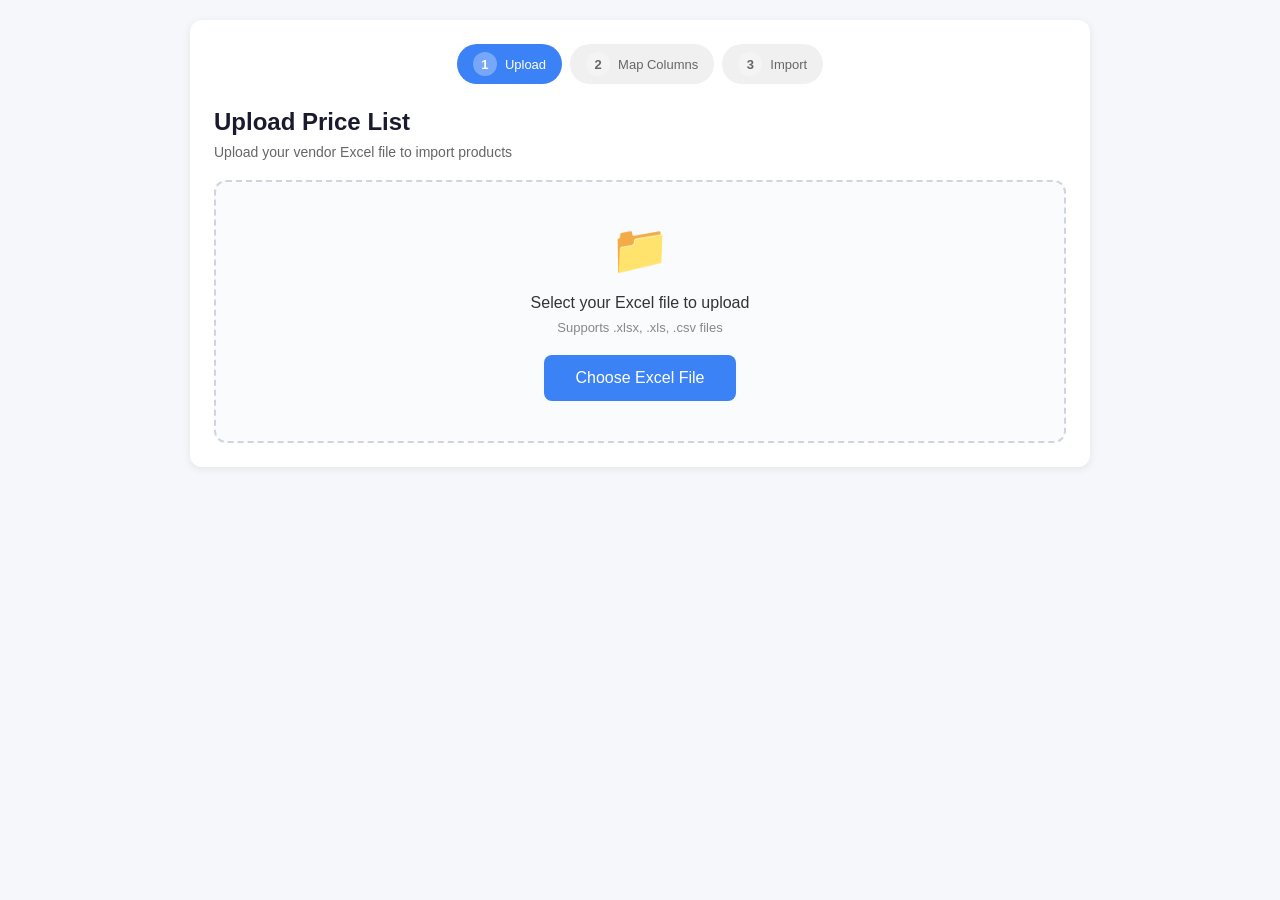
==== commit 000c9bfc: "Update index.html" ====
--- a/index.html
+++ b/index.html
@@ -84,12 +84,6 @@
         }
         
         /* Visible file input button */
-        .file-input-wrapper {
-            position: relative;
-            display: inline-block;
-            margin-top: 10px;
-        }
-        
         .file-input-btn {
             display: inline-block;
             padding: 14px 32px;
@@ -100,6 +94,7 @@
             font-weight: 500;
             cursor: pointer;
             transition: background 0.2s;
+            border: none;
         }
         
         .file-input-btn:hover {
@@ -107,13 +102,7 @@
         }
         
         #fileInput {
-            position: absolute;
-            left: 0;
-            top: 0;
-            width: 100%;
-            height: 100%;
-            opacity: 0;
-            cursor: pointer;
+            display: none;
         }
         
         /* Steps Indicator */
@@ -271,6 +260,7 @@
             background: #fef3c7;
             border-radius: 8px;
             margin-bottom: 24px;
+            flex-wrap: wrap;
         }
         
         .markup-section label {
@@ -442,7 +432,7 @@
         /* Summary */
         .summary-stats {
             display: grid;
-            grid-template-columns: repeat(3, 1fr);
+            grid-template-columns: repeat(auto-fit, minmax(150px, 1fr));
             gap: 16px;
             margin-bottom: 24px;
         }
@@ -455,15 +445,51 @@
         }
         
         .stat-value {
-            font-size: 28px;
+            font-size: 24px;
             font-weight: 700;
             color: #3b82f6;
+            word-break: break-all;
         }
         
         .stat-label {
             font-size: 13px;
             color: #666;
             margin-top: 4px;
+        }
+        
+        /* Loading indicator */
+        .loading {
+            display: inline-block;
+            width: 20px;
+            height: 20px;
+            border: 3px solid #f3f3f3;
+            border-top: 3px solid #3b82f6;
+            border-radius: 50%;
+            animation: spin 1s linear infinite;
+            margin-right: 10px;
+            vertical-align: middle;
+        }
+        
+        @keyframes spin {
+            0% { transform: rotate(0deg); }
+            100% { transform: rotate(360deg); }
+        }
+        
+        .status-message {
+            margin-top: 16px;
+            padding: 12px;
+            border-radius: 8px;
+            font-size: 14px;
+        }
+        
+        .status-message.loading {
+            background: #e0f2fe;
+            color: #0369a1;
+            width: auto;
+            height: auto;
+            border: none;
+            animation: none;
+            display: block;
         }
     </style>
 </head>
@@ -492,15 +518,13 @@
             <div class="upload-area" id="uploadArea">
                 <div class="upload-icon">📁</div>
                 <div class="upload-text">Select your Excel file to upload</div>
-                <div class="upload-hint">Supports .xlsx, .xls files</div>
-                
-                <div class="file-input-wrapper">
-                    <span class="file-input-btn">Choose Excel File</span>
-                    <input type="file" id="fileInput" accept=".xlsx,.xls,.csv">
-                </div>
+                <div class="upload-hint">Supports .xlsx, .xls, .csv files</div>
+                
+                <input type="file" id="fileInput" accept=".xlsx,.xls,.csv" style="display:none;">
+                <button type="button" class="file-input-btn" id="chooseFileBtn">Choose Excel File</button>
             </div>
             
-            <div id="selectedFile" class="message info hidden" style="margin-top: 16px;"></div>
+            <div id="statusMessage" class="status-message hidden"></div>
         </div>
         
         <!-- Step 2: Map Columns -->
@@ -587,8 +611,8 @@
             </div>
             
             <div class="button-group">
-                <button class="btn btn-secondary" onclick="resetUpload()">Back</button>
-                <button class="btn btn-primary" onclick="startImport()" id="importBtn">Import Products</button>
+                <button class="btn btn-secondary" id="backBtn">Back</button>
+                <button class="btn btn-primary" id="importBtn">Import Products</button>
             </div>
         </div>
         
@@ -636,7 +660,7 @@
                 </div>
                 
                 <div class="button-group">
-                    <button class="btn btn-success" onclick="resetUpload()">Upload Another File</button>
+                    <button class="btn btn-success" id="uploadAnotherBtn">Upload Another File</button>
                 </div>
             </div>
         </div>
@@ -644,75 +668,161 @@
     
     <script>
         // Global variables
-        let workbook = null;
-        let currentSheetData = [];
-        let selectedSheets = [];
-        let fileName = '';
-        let allColumns = [];
-        
-        // Initialize Zoho SDK
-        if (typeof ZOHO !== 'undefined' && ZOHO.CREATOR) {
-            ZOHO.CREATOR.init()
-                .then(function() {
-                    console.log("Zoho Creator Widget SDK initialized");
-                })
-                .catch(function(error) {
-                    console.error("SDK initialization failed:", error);
-                });
-        }
-        
-        // File input handler - using direct event listener
-        const fileInput = document.getElementById('fileInput');
-        
-        fileInput.addEventListener('change', function(e) {
-            const file = e.target.files[0];
-            if (file) {
-                document.getElementById('selectedFile').textContent = 'Selected: ' + file.name;
-                document.getElementById('selectedFile').classList.remove('hidden');
-                processFile(file);
+        var workbook = null;
+        var currentSheetData = [];
+        var selectedSheets = [];
+        var fileName = '';
+        var allColumns = [];
+        var zohoInitialized = false;
+        
+        // Wait for page to fully load
+        document.addEventListener('DOMContentLoaded', function() {
+            console.log('Page loaded, initializing...');
+            
+            // Initialize Zoho SDK
+            if (typeof ZOHO !== 'undefined' && ZOHO.CREATOR) {
+                ZOHO.CREATOR.init()
+                    .then(function() {
+                        console.log("Zoho Creator Widget SDK initialized");
+                        zohoInitialized = true;
+                    })
+                    .catch(function(error) {
+                        console.error("SDK initialization failed:", error);
+                    });
+            } else {
+                console.log("Running outside Zoho Creator");
             }
+            
+            // Set up event listeners
+            setupEventListeners();
         });
         
-        // Drag and drop handlers for upload area
-        const uploadArea = document.getElementById('uploadArea');
-        
-        uploadArea.addEventListener('dragover', (e) => {
-            e.preventDefault();
-            e.stopPropagation();
-            uploadArea.classList.add('dragover');
-        });
-        
-        uploadArea.addEventListener('dragleave', (e) => {
-            e.preventDefault();
-            e.stopPropagation();
-            uploadArea.classList.remove('dragover');
-        });
-        
-        uploadArea.addEventListener('drop', (e) => {
-            e.preventDefault();
-            e.stopPropagation();
-            uploadArea.classList.remove('dragover');
-            const file = e.dataTransfer.files[0];
-            if (file) {
-                document.getElementById('selectedFile').textContent = 'Selected: ' + file.name;
-                document.getElementById('selectedFile').classList.remove('hidden');
-                processFile(file);
+        function setupEventListeners() {
+            var fileInput = document.getElementById('fileInput');
+            var chooseFileBtn = document.getElementById('chooseFileBtn');
+            var uploadArea = document.getElementById('uploadArea');
+            var backBtn = document.getElementById('backBtn');
+            var importBtn = document.getElementById('importBtn');
+            var uploadAnotherBtn = document.getElementById('uploadAnotherBtn');
+            
+            // Choose file button click
+            chooseFileBtn.addEventListener('click', function(e) {
+                e.preventDefault();
+                e.stopPropagation();
+                console.log('Choose file button clicked');
+                fileInput.click();
+            });
+            
+            // File input change
+            fileInput.addEventListener('change', function(e) {
+                console.log('File input changed');
+                var files = e.target.files;
+                if (files && files.length > 0) {
+                    var file = files[0];
+                    console.log('File selected:', file.name, 'Size:', file.size);
+                    showStatus('Reading file: ' + file.name + '...', 'loading');
+                    processFile(file);
+                }
+            });
+            
+            // Drag and drop
+            uploadArea.addEventListener('dragover', function(e) {
+                e.preventDefault();
+                e.stopPropagation();
+                uploadArea.classList.add('dragover');
+            });
+            
+            uploadArea.addEventListener('dragleave', function(e) {
+                e.preventDefault();
+                e.stopPropagation();
+                uploadArea.classList.remove('dragover');
+            });
+            
+            uploadArea.addEventListener('drop', function(e) {
+                e.preventDefault();
+                e.stopPropagation();
+                uploadArea.classList.remove('dragover');
+                var files = e.dataTransfer.files;
+                if (files && files.length > 0) {
+                    showStatus('Reading file: ' + files[0].name + '...', 'loading');
+                    processFile(files[0]);
+                }
+            });
+            
+            // Back button
+            backBtn.addEventListener('click', function() {
+                resetUpload();
+            });
+            
+            // Import button
+            importBtn.addEventListener('click', function() {
+                startImport();
+            });
+            
+            // Upload another button
+            uploadAnotherBtn.addEventListener('click', function() {
+                resetUpload();
+            });
+        }
+        
+        function showStatus(message, type) {
+            var statusEl = document.getElementById('statusMessage');
+            statusEl.classList.remove('hidden', 'loading', 'success', 'error', 'info');
+            
+            if (type === 'loading') {
+                statusEl.innerHTML = '<span class="loading"></span>' + message;
+                statusEl.style.background = '#e0f2fe';
+                statusEl.style.color = '#0369a1';
+            } else if (type === 'success') {
+                statusEl.innerHTML = '✓ ' + message;
+                statusEl.style.background = '#d1fae5';
+                statusEl.style.color = '#065f46';
+            } else if (type === 'error') {
+                statusEl.innerHTML = '✗ ' + message;
+                statusEl.style.background = '#fee2e2';
+                statusEl.style.color = '#991b1b';
+            } else {
+                statusEl.innerHTML = message;
+                statusEl.style.background = '#dbeafe';
+                statusEl.style.color = '#1e40af';
             }
-        });
+        }
+        
+        function hideStatus() {
+            document.getElementById('statusMessage').classList.add('hidden');
+        }
         
         // Process uploaded file
         function processFile(file) {
             fileName = file.name;
-            const reader = new FileReader();
+            console.log('Processing file:', fileName);
+            
+            var reader = new FileReader();
             
             reader.onload = function(e) {
+                console.log('FileReader onload triggered');
                 try {
-                    const data = new Uint8Array(e.target.result);
+                    var data = new Uint8Array(e.target.result);
+                    console.log('File data size:', data.length);
+                    
+                    // Check if XLSX is loaded
+                    if (typeof XLSX === 'undefined') {
+                        showStatus('Error: Excel parser not loaded. Please refresh the page.', 'error');
+                        return;
+                    }
+                    
                     workbook = XLSX.read(data, { type: 'array' });
+                    console.log('Workbook parsed, sheets:', workbook.SheetNames);
+                    
+                    if (!workbook.SheetNames || workbook.SheetNames.length === 0) {
+                        showStatus('Error: No sheets found in the file.', 'error');
+                        return;
+                    }
                     
                     // Show step 2
                     document.getElementById('step1').classList.add('hidden');
                     document.getElementById('step2').classList.remove('hidden');
+                    hideStatus();
                     
                     // Display file info
                     document.getElementById('fileInfo').textContent = 
@@ -722,42 +832,54 @@
                     createSheetTabs();
                     
                     // Select first sheet by default
-                    if (workbook.SheetNames.length > 0) {
-                        selectSheet(workbook.SheetNames[0]);
-                    }
+                    selectSheet(workbook.SheetNames[0]);
+                    
                 } catch (error) {
-                    alert('Error reading file: ' + error.message);
+                    console.error('Error parsing file:', error);
+                    showStatus('Error reading file: ' + error.message, 'error');
                 }
             };
             
+            reader.onerror = function(error) {
+                console.error('FileReader error:', error);
+                showStatus('Error reading file. Please try again.', 'error');
+            };
+            
             reader.readAsArrayBuffer(file);
         }
         
         // Create sheet tabs
         function createSheetTabs() {
-            const tabsContainer = document.getElementById('sheetTabs');
+            var tabsContainer = document.getElementById('sheetTabs');
             tabsContainer.innerHTML = '';
             selectedSheets = [];
             
-            workbook.SheetNames.forEach((name, index) => {
-                const sheet = workbook.Sheets[name];
-                const range = XLSX.utils.decode_range(sheet['!ref'] || 'A1');
-                const rowCount = range.e.r - range.s.r;
-                
-                const tab = document.createElement('button');
+            workbook.SheetNames.forEach(function(name) {
+                var sheet = workbook.Sheets[name];
+                var ref = sheet['!ref'] || 'A1';
+                var range = XLSX.utils.decode_range(ref);
+                var rowCount = Math.max(0, range.e.r - range.s.r);
+                
+                var tab = document.createElement('button');
+                tab.type = 'button';
                 tab.className = 'sheet-tab';
                 tab.innerHTML = name + ' <span class="row-count">(' + rowCount + ' rows)</span>';
-                tab.onclick = function() { selectSheet(name); };
-                tab.dataset.sheet = name;
+                tab.setAttribute('data-sheet', name);
+                tab.addEventListener('click', function() {
+                    selectSheet(name);
+                });
                 tabsContainer.appendChild(tab);
             });
         }
         
         // Select sheet
         function selectSheet(sheetName) {
+            console.log('Selecting sheet:', sheetName);
+            
             // Update tab styles
-            document.querySelectorAll('.sheet-tab').forEach(function(tab) {
-                if (tab.dataset.sheet === sheetName) {
+            var tabs = document.querySelectorAll('.sheet-tab');
+            tabs.forEach(function(tab) {
+                if (tab.getAttribute('data-sheet') === sheetName) {
                     tab.classList.add('active');
                 } else {
                     tab.classList.remove('active');
@@ -768,24 +890,50 @@
             selectedSheets = [sheetName];
             
             // Parse sheet data
-            const sheet = workbook.Sheets[sheetName];
-            const jsonData = XLSX.utils.sheet_to_json(sheet, { header: 1, defval: '' });
+            var sheet = workbook.Sheets[sheetName];
+            var jsonData = XLSX.utils.sheet_to_json(sheet, { header: 1, defval: '' });
+            
+            console.log('Sheet data rows:', jsonData.length);
             
             // Find header row (first row with multiple non-empty cells)
-            let headerRowIndex = 0;
-            for (let i = 0; i < Math.min(10, jsonData.length); i++) {
-                const nonEmptyCells = jsonData[i].filter(function(cell) { return cell !== ''; }).length;
+            var headerRowIndex = 0;
+            for (var i = 0; i < Math.min(15, jsonData.length); i++) {
+                var row = jsonData[i];
+                var nonEmptyCells = 0;
+                for (var j = 0; j < row.length; j++) {
+                    if (row[j] !== '' && row[j] !== null && row[j] !== undefined) {
+                        nonEmptyCells++;
+                    }
+                }
                 if (nonEmptyCells >= 3) {
                     headerRowIndex = i;
                     break;
                 }
             }
             
+            console.log('Header row index:', headerRowIndex);
+            
             // Extract columns
             allColumns = jsonData[headerRowIndex] || [];
-            currentSheetData = jsonData.slice(headerRowIndex + 1).filter(function(row) {
-                return row.some(function(cell) { return cell !== ''; });
-            });
+            
+            // Get data rows (skip empty rows)
+            currentSheetData = [];
+            for (var k = headerRowIndex + 1; k < jsonData.length; k++) {
+                var dataRow = jsonData[k];
+                var hasContent = false;
+                for (var l = 0; l < dataRow.length; l++) {
+                    if (dataRow[l] !== '' && dataRow[l] !== null && dataRow[l] !== undefined) {
+                        hasContent = true;
+                        break;
+                    }
+                }
+                if (hasContent) {
+                    currentSheetData.push(dataRow);
+                }
+            }
+            
+            console.log('Data rows:', currentSheetData.length);
+            console.log('Columns:', allColumns);
             
             // Populate column dropdowns
             populateColumnDropdowns();
@@ -799,17 +947,17 @@
         
         // Populate dropdowns
         function populateColumnDropdowns() {
-            var dropdowns = ['productCodeCol', 'descriptionCol', 'priceCol', 'categoryCol'];
-            
-            dropdowns.forEach(function(id) {
+            var dropdownIds = ['productCodeCol', 'descriptionCol', 'priceCol', 'categoryCol'];
+            
+            dropdownIds.forEach(function(id) {
                 var select = document.getElementById(id);
                 select.innerHTML = '<option value="">-- Select --</option>';
                 
                 allColumns.forEach(function(col, index) {
-                    if (col) {
+                    if (col !== '' && col !== null && col !== undefined) {
                         var option = document.createElement('option');
                         option.value = index;
-                        option.textContent = col.toString().substring(0, 40);
+                        option.textContent = String(col).substring(0, 50);
                         select.appendChild(option);
                     }
                 });
@@ -818,27 +966,43 @@
         
         // Auto-detect columns based on common names
         function autoDetectColumns() {
-            var codePatterns = ['code', 'item', 'sku', 'part', 'model', 'product code', 'item code'];
-            var descPatterns = ['desc', 'name', 'product', 'title', 'specification'];
-            var pricePatterns = ['price', 'cost', 'amount', 'value', 'rate', 'standard'];
-            var categoryPatterns = ['category', 'type', 'group', 'class'];
+            var codePatterns = ['code', 'item', 'sku', 'part', 'model', 'product code', 'item code', 'ef code'];
+            var descPatterns = ['desc', 'name', 'product', 'title', 'specification', 'model desc'];
+            var pricePatterns = ['price', 'cost', 'amount', 'value', 'rate', 'standard', 'reseller'];
+            var categoryPatterns = ['category', 'type', 'group', 'class', 'series'];
             
             allColumns.forEach(function(col, index) {
                 if (!col) return;
-                var colLower = col.toString().toLowerCase();
-                
-                if (codePatterns.some(function(p) { return colLower.includes(p); }) && !document.getElementById('productCodeCol').value) {
-                    document.getElementById('productCodeCol').value = index;
-                }
-                if (descPatterns.some(function(p) { return colLower.includes(p); }) && !document.getElementById('descriptionCol').value) {
-                    document.getElementById('descriptionCol').value = index;
-                }
-                if (pricePatterns.some(function(p) { return colLower.includes(p); }) && !document.getElementById('priceCol').value) {
-                    document.getElementById('priceCol').value = index;
-                }
-                if (categoryPatterns.some(function(p) { return colLower.includes(p); }) && !document.getElementById('categoryCol').value) {
-                    document.getElementById('categoryCol').value = index;
-                }
+                var colLower = String(col).toLowerCase();
+                
+                var productCodeSelect = document.getElementById('productCodeCol');
+                var descSelect = document.getElementById('descriptionCol');
+                var priceSelect = document.getElementById('priceCol');
+                var categorySelect = document.getElementById('categoryCol');
+                
+                codePatterns.forEach(function(p) {
+                    if (colLower.indexOf(p) !== -1 && !productCodeSelect.value) {
+                        productCodeSelect.value = index;
+                    }
+                });
+                
+                descPatterns.forEach(function(p) {
+                    if (colLower.indexOf(p) !== -1 && !descSelect.value) {
+                        descSelect.value = index;
+                    }
+                });
+                
+                pricePatterns.forEach(function(p) {
+                    if (colLower.indexOf(p) !== -1 && !priceSelect.value) {
+                        priceSelect.value = index;
+                    }
+                });
+                
+                categoryPatterns.forEach(function(p) {
+                    if (colLower.indexOf(p) !== -1 && !categorySelect.value) {
+                        categorySelect.value = index;
+                    }
+                });
             });
         }
         
@@ -857,11 +1021,13 @@
             
             // Body (first 10 rows)
             var bodyHtml = '';
-            currentSheetData.slice(0, 10).forEach(function(row) {
+            var previewRows = currentSheetData.slice(0, 10);
+            previewRows.forEach(function(row) {
                 bodyHtml += '<tr>';
-                allColumns.forEach(function(_, i) {
-                    bodyHtml += '<td>' + (row[i] || '') + '</td>';
-                });
+                for (var i = 0; i < allColumns.length; i++) {
+                    var cellValue = row[i] !== undefined ? row[i] : '';
+                    bodyHtml += '<td>' + cellValue + '</td>';
+                }
                 bodyHtml += '</tr>';
             });
             tbody.innerHTML = bodyHtml;
@@ -873,17 +1039,25 @@
             currentSheetData = [];
             selectedSheets = [];
             fileName = '';
+            allColumns = [];
+            
             document.getElementById('fileInput').value = '';
-            document.getElementById('selectedFile').classList.add('hidden');
+            document.getElementById('vendorName').value = '';
+            document.getElementById('markupPercent').value = '45';
+            document.getElementById('productCodeCol').value = '';
+            document.getElementById('descriptionCol').value = '';
+            document.getElementById('priceCol').value = '';
+            document.getElementById('categoryCol').value = '';
             
             document.getElementById('step1').classList.remove('hidden');
             document.getElementById('step2').classList.add('hidden');
             document.getElementById('step3').classList.add('hidden');
             document.getElementById('importResults').classList.add('hidden');
+            hideStatus();
         }
         
         // Start import
-        async function startImport() {
+        function startImport() {
             var vendorName = document.getElementById('vendorName').value.trim();
             var productCodeColIdx = document.getElementById('productCodeCol').value;
             var priceColIdx = document.getElementById('priceCol').value;
@@ -896,15 +1070,21 @@
                 alert('Please enter a vendor name');
                 return;
             }
-            if (!productCodeColIdx) {
+            if (productCodeColIdx === '') {
                 alert('Please select a Product Code column');
                 return;
             }
-            if (!priceColIdx) {
+            if (priceColIdx === '') {
                 alert('Please select a Price column');
                 return;
             }
             
+            // Convert to numbers
+            productCodeColIdx = parseInt(productCodeColIdx);
+            priceColIdx = parseInt(priceColIdx);
+            if (descColIdx !== '') descColIdx = parseInt(descColIdx);
+            if (categoryColIdx !== '') categoryColIdx = parseInt(categoryColIdx);
+            
             // Show step 3
             document.getElementById('step2').classList.add('hidden');
             document.getElementById('step3').classList.remove('hidden');
@@ -912,11 +1092,16 @@
             var progressBar = document.getElementById('progressBar');
             var progressText = document.getElementById('progressText');
             
+            // Process import
+            processImport(vendorName, productCodeColIdx, priceColIdx, descColIdx, categoryColIdx, markupPercent, progressBar, progressText);
+        }
+        
+        async function processImport(vendorName, productCodeColIdx, priceColIdx, descColIdx, categoryColIdx, markupPercent, progressBar, progressText) {
             try {
-                // Create Price List record first
                 progressText.textContent = 'Creating price list record...';
                 progressBar.style.width = '10%';
                 
+                // Create Price List record
                 var priceListData = {
                     data: {
                         File_Name: fileName,
@@ -926,13 +1111,17 @@
                     }
                 };
                 
-                // Add to Price_Lists form
-                if (typeof ZOHO !== 'undefined' && ZOHO.CREATOR) {
-                    await ZOHO.CREATOR.API.addRecord({
-                        appName: "forbtech-pricelist-manager",
-                        formName: "Price_Lists",
-                        data: priceListData
-                    });
+                if (zohoInitialized && typeof ZOHO !== 'undefined' && ZOHO.CREATOR) {
+                    try {
+                        await ZOHO.CREATOR.API.addRecord({
+                            appName: "forbtech-pricelist-manager",
+                            formName: "Price_Lists",
+                            data: priceListData
+                        });
+                        console.log('Price list record created');
+                    } catch (err) {
+                        console.error('Error creating price list:', err);
+                    }
                 }
                 
                 // Process products
@@ -943,54 +1132,54 @@
                 progressText.textContent = 'Importing products: 0/' + totalProducts;
                 progressBar.style.width = '20%';
                 
-                // Batch products for efficiency
-                var batchSize = 10;
-                for (var i = 0; i < currentSheetData.length; i += batchSize) {
-                    var batch = currentSheetData.slice(i, i + batchSize);
+                for (var i = 0; i < currentSheetData.length; i++) {
+                    var row = currentSheetData[i];
+                    var productCode = row[productCodeColIdx];
+                    var priceValue = row[priceColIdx];
+                    var costPrice = parseFloat(String(priceValue).replace(/[^0-9.-]/g, '')) || 0;
                     
-                    for (var j = 0; j < batch.length; j++) {
-                        var row = batch[j];
-                        var productCode = row[productCodeColIdx];
-                        var costPrice = parseFloat(row[priceColIdx]) || 0;
-                        
-                        if (!productCode || costPrice === 0) {
-                            errors++;
-                            continue;
+                    if (!productCode || costPrice === 0) {
+                        errors++;
+                        continue;
+                    }
+                    
+                    var sellingPrice = costPrice * (1 + markupPercent / 100);
+                    
+                    var productData = {
+                        data: {
+                            product_code: String(productCode),
+                            description: descColIdx !== '' ? String(row[descColIdx] || '') : '',
+                            cost_price: costPrice,
+                            selling_price: Math.round(sellingPrice * 100) / 100,
+                            markup_percent: markupPercent,
+                            vendor_name: vendorName,
+                            category: categoryColIdx !== '' ? String(row[categoryColIdx] || '') : ''
                         }
-                        
-                        var sellingPrice = costPrice * (1 + markupPercent / 100);
-                        
-                        var productData = {
-                            data: {
-                                product_code: productCode.toString(),
-                                description: descColIdx ? (row[descColIdx] || '').toString() : '',
-                                cost_price: costPrice,
-                                selling_price: Math.round(sellingPrice * 100) / 100,
-                                markup_percent: markupPercent,
-                                vendor_name: vendorName,
-                                category: categoryColIdx ? (row[categoryColIdx] || '').toString() : ''
-                            }
-                        };
-                        
+                    };
+                    
+                    if (zohoInitialized && typeof ZOHO !== 'undefined' && ZOHO.CREATOR) {
                         try {
-                            if (typeof ZOHO !== 'undefined' && ZOHO.CREATOR) {
-                                await ZOHO.CREATOR.API.addRecord({
-                                    appName: "forbtech-pricelist-manager",
-                                    formName: "Products",
-                                    data: productData
-                                });
-                            }
+                            await ZOHO.CREATOR.API.addRecord({
+                                appName: "forbtech-pricelist-manager",
+                                formName: "Products",
+                                data: productData
+                            });
                             imported++;
                         } catch (err) {
                             console.error('Error adding product:', err);
                             errors++;
                         }
+                    } else {
+                        // Simulate import for testing outside Zoho
+                        imported++;
                     }
                     
-                    // Update progress
-                    var progress = 20 + ((i + batch.length) / totalProducts * 80);
-                    progressBar.style.width = progress + '%';
-                    progressText.textContent = 'Importing products: ' + imported + '/' + totalProducts;
+                    // Update progress every 10 items
+                    if (i % 10 === 0 || i === currentSheetData.length - 1) {
+                        var progress = 20 + ((i + 1) / totalProducts * 80);
+                        progressBar.style.width = progress + '%';
+                        progressText.textContent = 'Importing products: ' + imported + '/' + totalProducts;
+                    }
                 }
                 
                 // Show results
@@ -999,7 +1188,7 @@
                     errors > 0 ? imported + ' products imported, ' + errors + ' skipped' : 'All products imported successfully';
                 
                 document.getElementById('totalProducts').textContent = imported;
-                document.getElementById('priceListName').textContent = fileName.substring(0, 20);
+                document.getElementById('priceListName').textContent = fileName.length > 20 ? fileName.substring(0, 17) + '...' : fileName;
                 document.getElementById('vendorDisplay').textContent = vendorName;
                 
                 document.getElementById('importResults').classList.remove('hidden');
@@ -1011,6 +1200,7 @@
                 document.getElementById('importTitle').textContent = 'Import Error';
                 document.getElementById('importSubtitle').textContent = error.message || 'An error occurred during import';
                 progressBar.style.background = '#ef4444';
+                document.getElementById('importResults').classList.remove('hidden');
             }
         }
     </script>
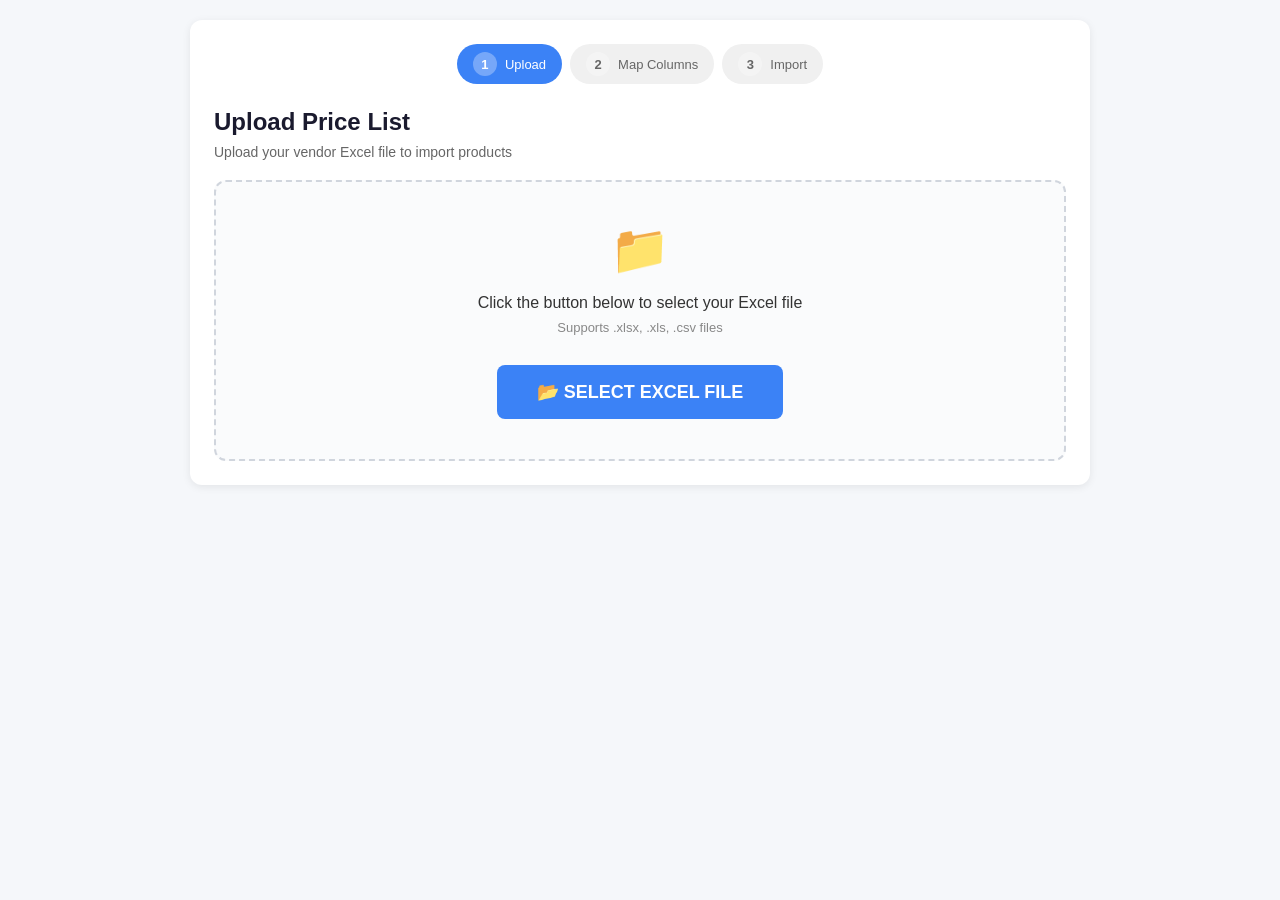
==== commit cf0eedd9: "Update index.html" ====
--- a/index.html
+++ b/index.html
@@ -5,1205 +5,430 @@
     <meta charset="UTF-8">
     <meta name="viewport" content="width=device-width, initial-scale=1.0">
     <title>Price List Uploader</title>
-    
-    <!-- SheetJS for Excel parsing -->
     <script src="https://cdn.sheetjs.com/xlsx-0.20.1/package/dist/xlsx.full.min.js"></script>
-    
-    <!-- Zoho Creator Widget SDK -->
     <script src="https://js.zohostatic.com/creator/widgets/version/2.0/widgetsdk-min.js"></script>
-    
     <style>
-        * {
-            margin: 0;
-            padding: 0;
-            box-sizing: border-box;
+        *{margin:0;padding:0;box-sizing:border-box}
+        body{font-family:-apple-system,BlinkMacSystemFont,'Segoe UI',Roboto,sans-serif;background:#f5f7fa;padding:20px;color:#333}
+        .container{max-width:900px;margin:0 auto}
+        .card{background:#fff;border-radius:12px;box-shadow:0 2px 8px rgba(0,0,0,.08);padding:24px;margin-bottom:20px}
+        h1{font-size:24px;color:#1a1a2e;margin-bottom:8px}
+        .subtitle{color:#666;font-size:14px;margin-bottom:20px}
+        .upload-area{border:2px dashed #d0d5dd;border-radius:12px;padding:40px;text-align:center;background:#fafbfc}
+        .upload-icon{font-size:48px;margin-bottom:16px}
+        .upload-text{font-size:16px;color:#333;margin-bottom:8px}
+        .upload-hint{font-size:13px;color:#888;margin-bottom:20px}
+        
+        /* VISIBLE FILE INPUT STYLED AS BUTTON */
+        .file-input-label{
+            display:inline-block;
+            padding:16px 40px;
+            background:#3b82f6;
+            color:#fff;
+            border-radius:8px;
+            font-size:18px;
+            font-weight:600;
+            cursor:pointer;
+            transition:background .2s;
+            margin-top:10px;
         }
-        
-        body {
-            font-family: -apple-system, BlinkMacSystemFont, 'Segoe UI', Roboto, Oxygen, Ubuntu, sans-serif;
-            background: #f5f7fa;
-            padding: 20px;
-            color: #333;
+        .file-input-label:hover{background:#2563eb}
+        .file-input-label input[type="file"]{
+            position:absolute;
+            width:1px;
+            height:1px;
+            padding:0;
+            margin:-1px;
+            overflow:hidden;
+            clip:rect(0,0,0,0);
+            border:0;
         }
         
-        .container {
-            max-width: 900px;
-            margin: 0 auto;
-        }
-        
-        .card {
-            background: white;
-            border-radius: 12px;
-            box-shadow: 0 2px 8px rgba(0,0,0,0.08);
-            padding: 24px;
-            margin-bottom: 20px;
-        }
-        
-        h1 {
-            font-size: 24px;
-            color: #1a1a2e;
-            margin-bottom: 8px;
-        }
-        
-        .subtitle {
-            color: #666;
-            font-size: 14px;
-            margin-bottom: 20px;
-        }
-        
-        /* Upload Area */
-        .upload-area {
-            border: 2px dashed #d0d5dd;
-            border-radius: 12px;
-            padding: 40px;
-            text-align: center;
-            transition: all 0.3s ease;
-            background: #fafbfc;
-        }
-        
-        .upload-area.dragover {
-            border-color: #3b82f6;
-            background: #e8f2ff;
-        }
-        
-        .upload-icon {
-            font-size: 48px;
-            margin-bottom: 16px;
-        }
-        
-        .upload-text {
-            font-size: 16px;
-            color: #333;
-            margin-bottom: 8px;
-        }
-        
-        .upload-hint {
-            font-size: 13px;
-            color: #888;
-            margin-bottom: 20px;
-        }
-        
-        /* Visible file input button */
-        .file-input-btn {
-            display: inline-block;
-            padding: 14px 32px;
-            background: #3b82f6;
-            color: white;
-            border-radius: 8px;
-            font-size: 16px;
-            font-weight: 500;
-            cursor: pointer;
-            transition: background 0.2s;
-            border: none;
-        }
-        
-        .file-input-btn:hover {
-            background: #2563eb;
-        }
-        
-        #fileInput {
-            display: none;
-        }
-        
-        /* Steps Indicator */
-        .steps {
-            display: flex;
-            justify-content: center;
-            margin-bottom: 24px;
-            gap: 8px;
-        }
-        
-        .step {
-            display: flex;
-            align-items: center;
-            gap: 8px;
-            padding: 8px 16px;
-            background: #f0f0f0;
-            border-radius: 20px;
-            font-size: 13px;
-            color: #666;
-        }
-        
-        .step.active {
-            background: #3b82f6;
-            color: white;
-        }
-        
-        .step.completed {
-            background: #10b981;
-            color: white;
-        }
-        
-        .step-number {
-            width: 24px;
-            height: 24px;
-            border-radius: 50%;
-            background: rgba(255,255,255,0.3);
-            display: flex;
-            align-items: center;
-            justify-content: center;
-            font-weight: 600;
-        }
-        
-        /* Sheet Tabs */
-        .sheet-tabs {
-            display: flex;
-            flex-wrap: wrap;
-            gap: 8px;
-            margin-bottom: 20px;
-        }
-        
-        .sheet-tab {
-            padding: 8px 16px;
-            background: #e8e8e8;
-            border: none;
-            border-radius: 8px;
-            cursor: pointer;
-            font-size: 13px;
-            transition: all 0.2s;
-        }
-        
-        .sheet-tab:hover {
-            background: #d0d0d0;
-        }
-        
-        .sheet-tab.active {
-            background: #3b82f6;
-            color: white;
-        }
-        
-        .sheet-tab .row-count {
-            font-size: 11px;
-            opacity: 0.8;
-            margin-left: 4px;
-        }
-        
-        /* Column Mapping */
-        .mapping-section {
-            margin-bottom: 24px;
-        }
-        
-        .mapping-title {
-            font-size: 16px;
-            font-weight: 600;
-            margin-bottom: 16px;
-            color: #1a1a2e;
-        }
-        
-        .mapping-grid {
-            display: grid;
-            grid-template-columns: repeat(auto-fit, minmax(200px, 1fr));
-            gap: 16px;
-        }
-        
-        .mapping-item {
-            display: flex;
-            flex-direction: column;
-            gap: 6px;
-        }
-        
-        .mapping-item label {
-            font-size: 13px;
-            font-weight: 500;
-            color: #444;
-        }
-        
-        .mapping-item label .required {
-            color: #ef4444;
-        }
-        
-        .mapping-item select {
-            padding: 10px 12px;
-            border: 1px solid #d0d5dd;
-            border-radius: 8px;
-            font-size: 14px;
-            background: white;
-            cursor: pointer;
-        }
-        
-        .mapping-item select:focus {
-            outline: none;
-            border-color: #3b82f6;
-            box-shadow: 0 0 0 3px rgba(59, 130, 246, 0.1);
-        }
-        
-        /* Vendor Selection */
-        .vendor-section {
-            margin-bottom: 24px;
-            padding: 16px;
-            background: #f8fafc;
-            border-radius: 8px;
-        }
-        
-        .vendor-section label {
-            display: block;
-            font-size: 14px;
-            font-weight: 500;
-            margin-bottom: 8px;
-        }
-        
-        .vendor-section input,
-        .vendor-section select {
-            width: 100%;
-            padding: 10px 12px;
-            border: 1px solid #d0d5dd;
-            border-radius: 8px;
-            font-size: 14px;
-        }
-        
-        /* Markup Section */
-        .markup-section {
-            display: flex;
-            align-items: center;
-            gap: 12px;
-            padding: 16px;
-            background: #fef3c7;
-            border-radius: 8px;
-            margin-bottom: 24px;
-            flex-wrap: wrap;
-        }
-        
-        .markup-section label {
-            font-size: 14px;
-            font-weight: 500;
-        }
-        
-        .markup-section input {
-            width: 80px;
-            padding: 8px 12px;
-            border: 1px solid #d0d5dd;
-            border-radius: 8px;
-            font-size: 14px;
-            text-align: center;
-        }
-        
-        .markup-info {
-            font-size: 13px;
-            color: #666;
-        }
-        
-        /* Preview Table */
-        .preview-section {
-            margin-bottom: 24px;
-        }
-        
-        .preview-title {
-            font-size: 14px;
-            font-weight: 600;
-            margin-bottom: 12px;
-            color: #666;
-        }
-        
-        .preview-table-wrapper {
-            max-height: 300px;
-            overflow: auto;
-            border: 1px solid #e5e7eb;
-            border-radius: 8px;
-        }
-        
-        .preview-table {
-            width: 100%;
-            border-collapse: collapse;
-            font-size: 13px;
-        }
-        
-        .preview-table th {
-            background: #f8fafc;
-            padding: 10px 12px;
-            text-align: left;
-            font-weight: 600;
-            border-bottom: 1px solid #e5e7eb;
-            position: sticky;
-            top: 0;
-        }
-        
-        .preview-table td {
-            padding: 10px 12px;
-            border-bottom: 1px solid #f0f0f0;
-        }
-        
-        .preview-table tr:hover {
-            background: #f8fafc;
-        }
-        
-        /* Buttons */
-        .button-group {
-            display: flex;
-            gap: 12px;
-            justify-content: flex-end;
-        }
-        
-        .btn {
-            padding: 12px 24px;
-            border-radius: 8px;
-            font-size: 14px;
-            font-weight: 500;
-            cursor: pointer;
-            transition: all 0.2s;
-            border: none;
-        }
-        
-        .btn-secondary {
-            background: #e5e7eb;
-            color: #333;
-        }
-        
-        .btn-secondary:hover {
-            background: #d1d5db;
-        }
-        
-        .btn-primary {
-            background: #3b82f6;
-            color: white;
-        }
-        
-        .btn-primary:hover {
-            background: #2563eb;
-        }
-        
-        .btn-success {
-            background: #10b981;
-            color: white;
-        }
-        
-        .btn-success:hover {
-            background: #059669;
-        }
-        
-        .btn:disabled {
-            opacity: 0.5;
-            cursor: not-allowed;
-        }
-        
-        /* Progress */
-        .progress-section {
-            margin-bottom: 24px;
-        }
-        
-        .progress-bar-wrapper {
-            height: 8px;
-            background: #e5e7eb;
-            border-radius: 4px;
-            overflow: hidden;
-            margin-bottom: 8px;
-        }
-        
-        .progress-bar {
-            height: 100%;
-            background: #3b82f6;
-            border-radius: 4px;
-            transition: width 0.3s ease;
-        }
-        
-        .progress-text {
-            font-size: 13px;
-            color: #666;
-            text-align: center;
-        }
-        
-        /* Messages */
-        .message {
-            padding: 12px 16px;
-            border-radius: 8px;
-            margin-bottom: 16px;
-            font-size: 14px;
-        }
-        
-        .message.success {
-            background: #d1fae5;
-            color: #065f46;
-        }
-        
-        .message.error {
-            background: #fee2e2;
-            color: #991b1b;
-        }
-        
-        .message.info {
-            background: #dbeafe;
-            color: #1e40af;
-        }
-        
-        /* Hidden */
-        .hidden {
-            display: none !important;
-        }
-        
-        /* Summary */
-        .summary-stats {
-            display: grid;
-            grid-template-columns: repeat(auto-fit, minmax(150px, 1fr));
-            gap: 16px;
-            margin-bottom: 24px;
-        }
-        
-        .stat-card {
-            text-align: center;
-            padding: 16px;
-            background: #f8fafc;
-            border-radius: 8px;
-        }
-        
-        .stat-value {
-            font-size: 24px;
-            font-weight: 700;
-            color: #3b82f6;
-            word-break: break-all;
-        }
-        
-        .stat-label {
-            font-size: 13px;
-            color: #666;
-            margin-top: 4px;
-        }
-        
-        /* Loading indicator */
-        .loading {
-            display: inline-block;
-            width: 20px;
-            height: 20px;
-            border: 3px solid #f3f3f3;
-            border-top: 3px solid #3b82f6;
-            border-radius: 50%;
-            animation: spin 1s linear infinite;
-            margin-right: 10px;
-            vertical-align: middle;
-        }
-        
-        @keyframes spin {
-            0% { transform: rotate(0deg); }
-            100% { transform: rotate(360deg); }
-        }
-        
-        .status-message {
-            margin-top: 16px;
-            padding: 12px;
-            border-radius: 8px;
-            font-size: 14px;
-        }
-        
-        .status-message.loading {
-            background: #e0f2fe;
-            color: #0369a1;
-            width: auto;
-            height: auto;
-            border: none;
-            animation: none;
-            display: block;
-        }
+        .steps{display:flex;justify-content:center;margin-bottom:24px;gap:8px}
+        .step{display:flex;align-items:center;gap:8px;padding:8px 16px;background:#f0f0f0;border-radius:20px;font-size:13px;color:#666}
+        .step.active{background:#3b82f6;color:#fff}
+        .step.completed{background:#10b981;color:#fff}
+        .step-number{width:24px;height:24px;border-radius:50%;background:rgba(255,255,255,.3);display:flex;align-items:center;justify-content:center;font-weight:600}
+        .sheet-tabs{display:flex;flex-wrap:wrap;gap:8px;margin-bottom:20px}
+        .sheet-tab{padding:8px 16px;background:#e8e8e8;border:none;border-radius:8px;cursor:pointer;font-size:13px}
+        .sheet-tab:hover{background:#d0d0d0}
+        .sheet-tab.active{background:#3b82f6;color:#fff}
+        .mapping-section{margin-bottom:24px}
+        .mapping-title{font-size:16px;font-weight:600;margin-bottom:16px;color:#1a1a2e}
+        .mapping-grid{display:grid;grid-template-columns:repeat(auto-fit,minmax(200px,1fr));gap:16px}
+        .mapping-item{display:flex;flex-direction:column;gap:6px}
+        .mapping-item label{font-size:13px;font-weight:500;color:#444}
+        .mapping-item .required{color:#ef4444}
+        .mapping-item select{padding:10px 12px;border:1px solid #d0d5dd;border-radius:8px;font-size:14px;background:#fff}
+        .vendor-section{margin-bottom:24px;padding:16px;background:#f8fafc;border-radius:8px}
+        .vendor-section label{display:block;font-size:14px;font-weight:500;margin-bottom:8px}
+        .vendor-section input{width:100%;padding:10px 12px;border:1px solid #d0d5dd;border-radius:8px;font-size:14px}
+        .markup-section{display:flex;align-items:center;gap:12px;padding:16px;background:#fef3c7;border-radius:8px;margin-bottom:24px;flex-wrap:wrap}
+        .markup-section label{font-size:14px;font-weight:500}
+        .markup-section input{width:80px;padding:8px 12px;border:1px solid #d0d5dd;border-radius:8px;font-size:14px;text-align:center}
+        .markup-info{font-size:13px;color:#666}
+        .preview-section{margin-bottom:24px}
+        .preview-title{font-size:14px;font-weight:600;margin-bottom:12px;color:#666}
+        .preview-table-wrapper{max-height:250px;overflow:auto;border:1px solid #e5e7eb;border-radius:8px}
+        .preview-table{width:100%;border-collapse:collapse;font-size:12px}
+        .preview-table th{background:#f8fafc;padding:8px;text-align:left;font-weight:600;border-bottom:1px solid #e5e7eb;position:sticky;top:0}
+        .preview-table td{padding:8px;border-bottom:1px solid #f0f0f0}
+        .button-group{display:flex;gap:12px;justify-content:flex-end}
+        .btn{padding:12px 24px;border-radius:8px;font-size:14px;font-weight:500;cursor:pointer;border:none}
+        .btn-secondary{background:#e5e7eb;color:#333}
+        .btn-secondary:hover{background:#d1d5db}
+        .btn-primary{background:#3b82f6;color:#fff}
+        .btn-primary:hover{background:#2563eb}
+        .btn-success{background:#10b981;color:#fff}
+        .btn-success:hover{background:#059669}
+        .progress-section{margin-bottom:24px}
+        .progress-bar-wrapper{height:8px;background:#e5e7eb;border-radius:4px;overflow:hidden;margin-bottom:8px}
+        .progress-bar{height:100%;background:#3b82f6;border-radius:4px;transition:width .3s}
+        .progress-text{font-size:13px;color:#666;text-align:center}
+        .message{padding:12px 16px;border-radius:8px;margin-bottom:16px;font-size:14px}
+        .message.info{background:#dbeafe;color:#1e40af}
+        .hidden{display:none!important}
+        .summary-stats{display:grid;grid-template-columns:repeat(auto-fit,minmax(150px,1fr));gap:16px;margin-bottom:24px}
+        .stat-card{text-align:center;padding:16px;background:#f8fafc;border-radius:8px}
+        .stat-value{font-size:24px;font-weight:700;color:#3b82f6}
+        .stat-label{font-size:13px;color:#666;margin-top:4px}
+        .status-box{margin-top:20px;padding:15px;border-radius:8px;text-align:center}
+        .status-box.loading{background:#e0f2fe;color:#0369a1}
+        .status-box.success{background:#d1fae5;color:#065f46}
+        .status-box.error{background:#fee2e2;color:#991b1b}
     </style>
 </head>
 <body>
     <div class="container">
-        <!-- Step 1: Upload -->
         <div id="step1" class="card">
             <div class="steps">
-                <div class="step active">
-                    <span class="step-number">1</span>
-                    <span>Upload</span>
-                </div>
-                <div class="step">
-                    <span class="step-number">2</span>
-                    <span>Map Columns</span>
-                </div>
-                <div class="step">
-                    <span class="step-number">3</span>
-                    <span>Import</span>
-                </div>
-            </div>
-            
+                <div class="step active"><span class="step-number">1</span><span>Upload</span></div>
+                <div class="step"><span class="step-number">2</span><span>Map Columns</span></div>
+                <div class="step"><span class="step-number">3</span><span>Import</span></div>
+            </div>
             <h1>Upload Price List</h1>
             <p class="subtitle">Upload your vendor Excel file to import products</p>
-            
-            <div class="upload-area" id="uploadArea">
+            <div class="upload-area">
                 <div class="upload-icon">📁</div>
-                <div class="upload-text">Select your Excel file to upload</div>
+                <div class="upload-text">Click the button below to select your Excel file</div>
                 <div class="upload-hint">Supports .xlsx, .xls, .csv files</div>
-                
-                <input type="file" id="fileInput" accept=".xlsx,.xls,.csv" style="display:none;">
-                <button type="button" class="file-input-btn" id="chooseFileBtn">Choose Excel File</button>
-            </div>
-            
-            <div id="statusMessage" class="status-message hidden"></div>
+                <label class="file-input-label">
+                    📂 SELECT EXCEL FILE
+                    <input type="file" id="fileInput" accept=".xlsx,.xls,.csv" onchange="handleFileSelect(this)">
+                </label>
+            </div>
+            <div id="statusBox" class="status-box hidden"></div>
         </div>
-        
-        <!-- Step 2: Map Columns -->
+
         <div id="step2" class="card hidden">
             <div class="steps">
-                <div class="step completed">
-                    <span class="step-number">✓</span>
-                    <span>Upload</span>
-                </div>
-                <div class="step active">
-                    <span class="step-number">2</span>
-                    <span>Map Columns</span>
-                </div>
-                <div class="step">
-                    <span class="step-number">3</span>
-                    <span>Import</span>
-                </div>
-            </div>
-            
+                <div class="step completed"><span class="step-number">✓</span><span>Upload</span></div>
+                <div class="step active"><span class="step-number">2</span><span>Map Columns</span></div>
+                <div class="step"><span class="step-number">3</span><span>Import</span></div>
+            </div>
             <h1>Map Your Columns</h1>
             <p class="subtitle">Select which columns contain your product data</p>
-            
             <div id="fileInfo" class="message info"></div>
-            
-            <!-- Sheet Selection -->
             <div class="mapping-section">
                 <div class="mapping-title">Select Sheet to Import</div>
                 <div class="sheet-tabs" id="sheetTabs"></div>
             </div>
-            
-            <!-- Vendor Selection -->
             <div class="vendor-section">
-                <label for="vendorName">Vendor Name <span class="required">*</span></label>
+                <label>Vendor Name <span class="required">*</span></label>
                 <input type="text" id="vendorName" placeholder="Enter vendor name (e.g., HIKVISION SA)">
             </div>
-            
-            <!-- Markup -->
             <div class="markup-section">
-                <label for="markupPercent">Markup Percentage:</label>
+                <label>Markup %:</label>
                 <input type="number" id="markupPercent" value="45" min="0" max="500">
-                <span class="markup-info">% (Cost Price × 1.45 = Selling Price)</span>
-            </div>
-            
-            <!-- Column Mapping -->
+                <span class="markup-info">(Cost × 1.45 = Selling Price)</span>
+            </div>
             <div class="mapping-section">
                 <div class="mapping-title">Map Columns</div>
                 <div class="mapping-grid">
                     <div class="mapping-item">
-                        <label>Product Code Column <span class="required">*</span></label>
-                        <select id="productCodeCol">
-                            <option value="">-- Select --</option>
-                        </select>
+                        <label>Product Code <span class="required">*</span></label>
+                        <select id="productCodeCol"><option value="">-- Select --</option></select>
                     </div>
                     <div class="mapping-item">
-                        <label>Description Column</label>
-                        <select id="descriptionCol">
-                            <option value="">-- Select --</option>
-                        </select>
+                        <label>Description</label>
+                        <select id="descriptionCol"><option value="">-- Select --</option></select>
                     </div>
                     <div class="mapping-item">
-                        <label>Price Column <span class="required">*</span></label>
-                        <select id="priceCol">
-                            <option value="">-- Select --</option>
-                        </select>
+                        <label>Price <span class="required">*</span></label>
+                        <select id="priceCol"><option value="">-- Select --</option></select>
                     </div>
                     <div class="mapping-item">
-                        <label>Category Column</label>
-                        <select id="categoryCol">
-                            <option value="">-- Select --</option>
-                        </select>
+                        <label>Category</label>
+                        <select id="categoryCol"><option value="">-- Select --</option></select>
                     </div>
                 </div>
             </div>
-            
-            <!-- Preview -->
             <div class="preview-section">
                 <div class="preview-title">Data Preview (First 10 rows)</div>
                 <div class="preview-table-wrapper">
-                    <table class="preview-table" id="previewTable">
-                        <thead id="previewHead"></thead>
-                        <tbody id="previewBody"></tbody>
-                    </table>
+                    <table class="preview-table"><thead id="previewHead"></thead><tbody id="previewBody"></tbody></table>
                 </div>
             </div>
-            
             <div class="button-group">
-                <button class="btn btn-secondary" id="backBtn">Back</button>
-                <button class="btn btn-primary" id="importBtn">Import Products</button>
+                <button class="btn btn-secondary" onclick="resetUpload()">Back</button>
+                <button class="btn btn-primary" onclick="startImport()">Import Products</button>
             </div>
         </div>
-        
-        <!-- Step 3: Import Progress -->
+
         <div id="step3" class="card hidden">
             <div class="steps">
-                <div class="step completed">
-                    <span class="step-number">✓</span>
-                    <span>Upload</span>
-                </div>
-                <div class="step completed">
-                    <span class="step-number">✓</span>
-                    <span>Map Columns</span>
-                </div>
-                <div class="step active">
-                    <span class="step-number">3</span>
-                    <span>Import</span>
-                </div>
-            </div>
-            
+                <div class="step completed"><span class="step-number">✓</span><span>Upload</span></div>
+                <div class="step completed"><span class="step-number">✓</span><span>Map Columns</span></div>
+                <div class="step active"><span class="step-number">3</span><span>Import</span></div>
+            </div>
             <h1 id="importTitle">Importing Products...</h1>
             <p class="subtitle" id="importSubtitle">Please wait while we process your data</p>
-            
             <div class="progress-section">
-                <div class="progress-bar-wrapper">
-                    <div class="progress-bar" id="progressBar" style="width: 0%"></div>
-                </div>
+                <div class="progress-bar-wrapper"><div class="progress-bar" id="progressBar" style="width:0%"></div></div>
                 <div class="progress-text" id="progressText">Preparing...</div>
             </div>
-            
             <div id="importResults" class="hidden">
                 <div class="summary-stats">
-                    <div class="stat-card">
-                        <div class="stat-value" id="totalProducts">0</div>
-                        <div class="stat-label">Products Imported</div>
-                    </div>
-                    <div class="stat-card">
-                        <div class="stat-value" id="priceListName">-</div>
-                        <div class="stat-label">Price List Created</div>
-                    </div>
-                    <div class="stat-card">
-                        <div class="stat-value" id="vendorDisplay">-</div>
-                        <div class="stat-label">Vendor</div>
-                    </div>
+                    <div class="stat-card"><div class="stat-value" id="totalProducts">0</div><div class="stat-label">Products Imported</div></div>
+                    <div class="stat-card"><div class="stat-value" id="vendorDisplay">-</div><div class="stat-label">Vendor</div></div>
                 </div>
-                
                 <div class="button-group">
-                    <button class="btn btn-success" id="uploadAnotherBtn">Upload Another File</button>
+                    <button class="btn btn-success" onclick="resetUpload()">Upload Another File</button>
                 </div>
             </div>
         </div>
     </div>
-    
-    <script>
-        // Global variables
-        var workbook = null;
-        var currentSheetData = [];
-        var selectedSheets = [];
-        var fileName = '';
-        var allColumns = [];
-        var zohoInitialized = false;
-        
-        // Wait for page to fully load
-        document.addEventListener('DOMContentLoaded', function() {
-            console.log('Page loaded, initializing...');
-            
-            // Initialize Zoho SDK
-            if (typeof ZOHO !== 'undefined' && ZOHO.CREATOR) {
-                ZOHO.CREATOR.init()
-                    .then(function() {
-                        console.log("Zoho Creator Widget SDK initialized");
-                        zohoInitialized = true;
-                    })
-                    .catch(function(error) {
-                        console.error("SDK initialization failed:", error);
-                    });
-            } else {
-                console.log("Running outside Zoho Creator");
-            }
-            
-            // Set up event listeners
-            setupEventListeners();
-        });
-        
-        function setupEventListeners() {
-            var fileInput = document.getElementById('fileInput');
-            var chooseFileBtn = document.getElementById('chooseFileBtn');
-            var uploadArea = document.getElementById('uploadArea');
-            var backBtn = document.getElementById('backBtn');
-            var importBtn = document.getElementById('importBtn');
-            var uploadAnotherBtn = document.getElementById('uploadAnotherBtn');
-            
-            // Choose file button click
-            chooseFileBtn.addEventListener('click', function(e) {
-                e.preventDefault();
-                e.stopPropagation();
-                console.log('Choose file button clicked');
-                fileInput.click();
-            });
-            
-            // File input change
-            fileInput.addEventListener('change', function(e) {
-                console.log('File input changed');
-                var files = e.target.files;
-                if (files && files.length > 0) {
-                    var file = files[0];
-                    console.log('File selected:', file.name, 'Size:', file.size);
-                    showStatus('Reading file: ' + file.name + '...', 'loading');
-                    processFile(file);
-                }
-            });
-            
-            // Drag and drop
-            uploadArea.addEventListener('dragover', function(e) {
-                e.preventDefault();
-                e.stopPropagation();
-                uploadArea.classList.add('dragover');
-            });
-            
-            uploadArea.addEventListener('dragleave', function(e) {
-                e.preventDefault();
-                e.stopPropagation();
-                uploadArea.classList.remove('dragover');
-            });
-            
-            uploadArea.addEventListener('drop', function(e) {
-                e.preventDefault();
-                e.stopPropagation();
-                uploadArea.classList.remove('dragover');
-                var files = e.dataTransfer.files;
-                if (files && files.length > 0) {
-                    showStatus('Reading file: ' + files[0].name + '...', 'loading');
-                    processFile(files[0]);
-                }
-            });
-            
-            // Back button
-            backBtn.addEventListener('click', function() {
-                resetUpload();
-            });
-            
-            // Import button
-            importBtn.addEventListener('click', function() {
-                startImport();
-            });
-            
-            // Upload another button
-            uploadAnotherBtn.addEventListener('click', function() {
-                resetUpload();
-            });
-        }
-        
-        function showStatus(message, type) {
-            var statusEl = document.getElementById('statusMessage');
-            statusEl.classList.remove('hidden', 'loading', 'success', 'error', 'info');
-            
-            if (type === 'loading') {
-                statusEl.innerHTML = '<span class="loading"></span>' + message;
-                statusEl.style.background = '#e0f2fe';
-                statusEl.style.color = '#0369a1';
-            } else if (type === 'success') {
-                statusEl.innerHTML = '✓ ' + message;
-                statusEl.style.background = '#d1fae5';
-                statusEl.style.color = '#065f46';
-            } else if (type === 'error') {
-                statusEl.innerHTML = '✗ ' + message;
-                statusEl.style.background = '#fee2e2';
-                statusEl.style.color = '#991b1b';
-            } else {
-                statusEl.innerHTML = message;
-                statusEl.style.background = '#dbeafe';
-                statusEl.style.color = '#1e40af';
-            }
-        }
-        
-        function hideStatus() {
-            document.getElementById('statusMessage').classList.add('hidden');
-        }
-        
-        // Process uploaded file
-        function processFile(file) {
-            fileName = file.name;
-            console.log('Processing file:', fileName);
-            
-            var reader = new FileReader();
-            
-            reader.onload = function(e) {
-                console.log('FileReader onload triggered');
-                try {
-                    var data = new Uint8Array(e.target.result);
-                    console.log('File data size:', data.length);
-                    
-                    // Check if XLSX is loaded
-                    if (typeof XLSX === 'undefined') {
-                        showStatus('Error: Excel parser not loaded. Please refresh the page.', 'error');
-                        return;
-                    }
-                    
-                    workbook = XLSX.read(data, { type: 'array' });
-                    console.log('Workbook parsed, sheets:', workbook.SheetNames);
-                    
-                    if (!workbook.SheetNames || workbook.SheetNames.length === 0) {
-                        showStatus('Error: No sheets found in the file.', 'error');
-                        return;
-                    }
-                    
-                    // Show step 2
-                    document.getElementById('step1').classList.add('hidden');
-                    document.getElementById('step2').classList.remove('hidden');
-                    hideStatus();
-                    
-                    // Display file info
-                    document.getElementById('fileInfo').textContent = 
-                        'File: ' + fileName + ' | Sheets found: ' + workbook.SheetNames.length;
-                    
-                    // Create sheet tabs
-                    createSheetTabs();
-                    
-                    // Select first sheet by default
-                    selectSheet(workbook.SheetNames[0]);
-                    
-                } catch (error) {
-                    console.error('Error parsing file:', error);
-                    showStatus('Error reading file: ' + error.message, 'error');
-                }
-            };
-            
-            reader.onerror = function(error) {
-                console.error('FileReader error:', error);
-                showStatus('Error reading file. Please try again.', 'error');
-            };
-            
-            reader.readAsArrayBuffer(file);
-        }
-        
-        // Create sheet tabs
-        function createSheetTabs() {
-            var tabsContainer = document.getElementById('sheetTabs');
-            tabsContainer.innerHTML = '';
-            selectedSheets = [];
-            
-            workbook.SheetNames.forEach(function(name) {
-                var sheet = workbook.Sheets[name];
-                var ref = sheet['!ref'] || 'A1';
-                var range = XLSX.utils.decode_range(ref);
-                var rowCount = Math.max(0, range.e.r - range.s.r);
-                
-                var tab = document.createElement('button');
-                tab.type = 'button';
-                tab.className = 'sheet-tab';
-                tab.innerHTML = name + ' <span class="row-count">(' + rowCount + ' rows)</span>';
-                tab.setAttribute('data-sheet', name);
-                tab.addEventListener('click', function() {
-                    selectSheet(name);
-                });
-                tabsContainer.appendChild(tab);
-            });
-        }
-        
-        // Select sheet
-        function selectSheet(sheetName) {
-            console.log('Selecting sheet:', sheetName);
-            
-            // Update tab styles
-            var tabs = document.querySelectorAll('.sheet-tab');
-            tabs.forEach(function(tab) {
-                if (tab.getAttribute('data-sheet') === sheetName) {
-                    tab.classList.add('active');
-                } else {
-                    tab.classList.remove('active');
-                }
-            });
-            
-            // Track selected sheet
-            selectedSheets = [sheetName];
-            
-            // Parse sheet data
-            var sheet = workbook.Sheets[sheetName];
-            var jsonData = XLSX.utils.sheet_to_json(sheet, { header: 1, defval: '' });
-            
-            console.log('Sheet data rows:', jsonData.length);
-            
-            // Find header row (first row with multiple non-empty cells)
-            var headerRowIndex = 0;
-            for (var i = 0; i < Math.min(15, jsonData.length); i++) {
-                var row = jsonData[i];
-                var nonEmptyCells = 0;
-                for (var j = 0; j < row.length; j++) {
-                    if (row[j] !== '' && row[j] !== null && row[j] !== undefined) {
-                        nonEmptyCells++;
-                    }
-                }
-                if (nonEmptyCells >= 3) {
-                    headerRowIndex = i;
-                    break;
-                }
-            }
-            
-            console.log('Header row index:', headerRowIndex);
-            
-            // Extract columns
-            allColumns = jsonData[headerRowIndex] || [];
-            
-            // Get data rows (skip empty rows)
-            currentSheetData = [];
-            for (var k = headerRowIndex + 1; k < jsonData.length; k++) {
-                var dataRow = jsonData[k];
-                var hasContent = false;
-                for (var l = 0; l < dataRow.length; l++) {
-                    if (dataRow[l] !== '' && dataRow[l] !== null && dataRow[l] !== undefined) {
-                        hasContent = true;
-                        break;
-                    }
-                }
-                if (hasContent) {
-                    currentSheetData.push(dataRow);
-                }
-            }
-            
-            console.log('Data rows:', currentSheetData.length);
-            console.log('Columns:', allColumns);
-            
-            // Populate column dropdowns
-            populateColumnDropdowns();
-            
-            // Show preview
-            showPreview();
-            
-            // Auto-detect columns
-            autoDetectColumns();
-        }
-        
-        // Populate dropdowns
-        function populateColumnDropdowns() {
-            var dropdownIds = ['productCodeCol', 'descriptionCol', 'priceCol', 'categoryCol'];
-            
-            dropdownIds.forEach(function(id) {
-                var select = document.getElementById(id);
-                select.innerHTML = '<option value="">-- Select --</option>';
-                
-                allColumns.forEach(function(col, index) {
-                    if (col !== '' && col !== null && col !== undefined) {
-                        var option = document.createElement('option');
-                        option.value = index;
-                        option.textContent = String(col).substring(0, 50);
-                        select.appendChild(option);
-                    }
-                });
-            });
-        }
-        
-        // Auto-detect columns based on common names
-        function autoDetectColumns() {
-            var codePatterns = ['code', 'item', 'sku', 'part', 'model', 'product code', 'item code', 'ef code'];
-            var descPatterns = ['desc', 'name', 'product', 'title', 'specification', 'model desc'];
-            var pricePatterns = ['price', 'cost', 'amount', 'value', 'rate', 'standard', 'reseller'];
-            var categoryPatterns = ['category', 'type', 'group', 'class', 'series'];
-            
-            allColumns.forEach(function(col, index) {
-                if (!col) return;
-                var colLower = String(col).toLowerCase();
-                
-                var productCodeSelect = document.getElementById('productCodeCol');
-                var descSelect = document.getElementById('descriptionCol');
-                var priceSelect = document.getElementById('priceCol');
-                var categorySelect = document.getElementById('categoryCol');
-                
-                codePatterns.forEach(function(p) {
-                    if (colLower.indexOf(p) !== -1 && !productCodeSelect.value) {
-                        productCodeSelect.value = index;
-                    }
-                });
-                
-                descPatterns.forEach(function(p) {
-                    if (colLower.indexOf(p) !== -1 && !descSelect.value) {
-                        descSelect.value = index;
-                    }
-                });
-                
-                pricePatterns.forEach(function(p) {
-                    if (colLower.indexOf(p) !== -1 && !priceSelect.value) {
-                        priceSelect.value = index;
-                    }
-                });
-                
-                categoryPatterns.forEach(function(p) {
-                    if (colLower.indexOf(p) !== -1 && !categorySelect.value) {
-                        categorySelect.value = index;
-                    }
-                });
-            });
-        }
-        
-        // Show preview
-        function showPreview() {
-            var thead = document.getElementById('previewHead');
-            var tbody = document.getElementById('previewBody');
-            
-            // Header
-            var headerHtml = '<tr>';
-            allColumns.forEach(function(col) {
-                headerHtml += '<th>' + (col || '(empty)') + '</th>';
-            });
-            headerHtml += '</tr>';
-            thead.innerHTML = headerHtml;
-            
-            // Body (first 10 rows)
-            var bodyHtml = '';
-            var previewRows = currentSheetData.slice(0, 10);
-            previewRows.forEach(function(row) {
-                bodyHtml += '<tr>';
-                for (var i = 0; i < allColumns.length; i++) {
-                    var cellValue = row[i] !== undefined ? row[i] : '';
-                    bodyHtml += '<td>' + cellValue + '</td>';
-                }
-                bodyHtml += '</tr>';
-            });
-            tbody.innerHTML = bodyHtml;
-        }
-        
-        // Reset upload
-        function resetUpload() {
-            workbook = null;
-            currentSheetData = [];
-            selectedSheets = [];
-            fileName = '';
-            allColumns = [];
-            
-            document.getElementById('fileInput').value = '';
-            document.getElementById('vendorName').value = '';
-            document.getElementById('markupPercent').value = '45';
-            document.getElementById('productCodeCol').value = '';
-            document.getElementById('descriptionCol').value = '';
-            document.getElementById('priceCol').value = '';
-            document.getElementById('categoryCol').value = '';
-            
-            document.getElementById('step1').classList.remove('hidden');
-            document.getElementById('step2').classList.add('hidden');
-            document.getElementById('step3').classList.add('hidden');
-            document.getElementById('importResults').classList.add('hidden');
-            hideStatus();
-        }
-        
-        // Start import
-        function startImport() {
-            var vendorName = document.getElementById('vendorName').value.trim();
-            var productCodeColIdx = document.getElementById('productCodeCol').value;
-            var priceColIdx = document.getElementById('priceCol').value;
-            var descColIdx = document.getElementById('descriptionCol').value;
-            var categoryColIdx = document.getElementById('categoryCol').value;
-            var markupPercent = parseFloat(document.getElementById('markupPercent').value) || 45;
-            
-            // Validation
-            if (!vendorName) {
-                alert('Please enter a vendor name');
+
+<script>
+var workbook=null,currentSheetData=[],fileName='',allColumns=[],zohoReady=false;
+
+// Initialize Zoho
+if(typeof ZOHO!=='undefined'&&ZOHO.CREATOR){
+    ZOHO.CREATOR.init().then(function(){zohoReady=true;console.log('Zoho ready')}).catch(function(e){console.log('Zoho init error',e)});
+}
+
+function showStatus(msg,type){
+    var box=document.getElementById('statusBox');
+    box.className='status-box '+type;
+    box.textContent=msg;
+    box.classList.remove('hidden');
+}
+
+function handleFileSelect(input){
+    var files=input.files;
+    if(!files||files.length===0){
+        showStatus('No file selected','error');
+        return;
+    }
+    var file=files[0];
+    fileName=file.name;
+    showStatus('Reading: '+fileName+'...','loading');
+    
+    var reader=new FileReader();
+    reader.onload=function(e){
+        try{
+            if(typeof XLSX==='undefined'){
+                showStatus('Error: XLSX library not loaded. Refresh page.','error');
                 return;
             }
-            if (productCodeColIdx === '') {
-                alert('Please select a Product Code column');
+            var data=new Uint8Array(e.target.result);
+            workbook=XLSX.read(data,{type:'array'});
+            if(!workbook.SheetNames||workbook.SheetNames.length===0){
+                showStatus('No sheets found in file','error');
                 return;
             }
-            if (priceColIdx === '') {
-                alert('Please select a Price column');
-                return;
+            document.getElementById('step1').classList.add('hidden');
+            document.getElementById('step2').classList.remove('hidden');
+            document.getElementById('fileInfo').textContent='File: '+fileName+' | Sheets: '+workbook.SheetNames.length;
+            createSheetTabs();
+            selectSheet(workbook.SheetNames[0]);
+        }catch(err){
+            showStatus('Error: '+err.message,'error');
+        }
+    };
+    reader.onerror=function(){showStatus('Failed to read file','error')};
+    reader.readAsArrayBuffer(file);
+}
+
+function createSheetTabs(){
+    var container=document.getElementById('sheetTabs');
+    container.innerHTML='';
+    workbook.SheetNames.forEach(function(name){
+        var sheet=workbook.Sheets[name];
+        var range=XLSX.utils.decode_range(sheet['!ref']||'A1');
+        var rows=range.e.r-range.s.r;
+        var btn=document.createElement('button');
+        btn.type='button';
+        btn.className='sheet-tab';
+        btn.textContent=name+' ('+rows+' rows)';
+        btn.onclick=function(){selectSheet(name)};
+        btn.setAttribute('data-name',name);
+        container.appendChild(btn);
+    });
+}
+
+function selectSheet(name){
+    document.querySelectorAll('.sheet-tab').forEach(function(t){
+        t.classList.toggle('active',t.getAttribute('data-name')===name);
+    });
+    var sheet=workbook.Sheets[name];
+    var json=XLSX.utils.sheet_to_json(sheet,{header:1,defval:''});
+    var headerIdx=0;
+    for(var i=0;i<Math.min(15,json.length);i++){
+        var cnt=0;
+        for(var j=0;j<json[i].length;j++)if(json[i][j]!=='')cnt++;
+        if(cnt>=3){headerIdx=i;break;}
+    }
+    allColumns=json[headerIdx]||[];
+    currentSheetData=[];
+    for(var k=headerIdx+1;k<json.length;k++){
+        var hasData=false;
+        for(var l=0;l<json[k].length;l++)if(json[k][l]!==''){hasData=true;break;}
+        if(hasData)currentSheetData.push(json[k]);
+    }
+    populateDropdowns();
+    showPreview();
+    autoDetect();
+}
+
+function populateDropdowns(){
+    ['productCodeCol','descriptionCol','priceCol','categoryCol'].forEach(function(id){
+        var sel=document.getElementById(id);
+        sel.innerHTML='<option value="">-- Select --</option>';
+        allColumns.forEach(function(c,i){
+            if(c!==''){
+                var opt=document.createElement('option');
+                opt.value=i;
+                opt.textContent=String(c).substring(0,50);
+                sel.appendChild(opt);
             }
-            
-            // Convert to numbers
-            productCodeColIdx = parseInt(productCodeColIdx);
-            priceColIdx = parseInt(priceColIdx);
-            if (descColIdx !== '') descColIdx = parseInt(descColIdx);
-            if (categoryColIdx !== '') categoryColIdx = parseInt(categoryColIdx);
-            
-            // Show step 3
-            document.getElementById('step2').classList.add('hidden');
-            document.getElementById('step3').classList.remove('hidden');
-            
-            var progressBar = document.getElementById('progressBar');
-            var progressText = document.getElementById('progressText');
-            
-            // Process import
-            processImport(vendorName, productCodeColIdx, priceColIdx, descColIdx, categoryColIdx, markupPercent, progressBar, progressText);
+        });
+    });
+}
+
+function autoDetect(){
+    var code=['code','item','sku','part','model','ef code'];
+    var desc=['desc','name','product','title','spec'];
+    var price=['price','cost','amount','rate','reseller'];
+    var cat=['category','type','group','series'];
+    allColumns.forEach(function(c,i){
+        if(!c)return;
+        var low=String(c).toLowerCase();
+        code.forEach(function(p){if(low.indexOf(p)!==-1&&!document.getElementById('productCodeCol').value)document.getElementById('productCodeCol').value=i});
+        desc.forEach(function(p){if(low.indexOf(p)!==-1&&!document.getElementById('descriptionCol').value)document.getElementById('descriptionCol').value=i});
+        price.forEach(function(p){if(low.indexOf(p)!==-1&&!document.getElementById('priceCol').value)document.getElementById('priceCol').value=i});
+        cat.forEach(function(p){if(low.indexOf(p)!==-1&&!document.getElementById('categoryCol').value)document.getElementById('categoryCol').value=i});
+    });
+}
+
+function showPreview(){
+    var head='<tr>';
+    allColumns.forEach(function(c){head+='<th>'+(c||'-')+'</th>'});
+    head+='</tr>';
+    document.getElementById('previewHead').innerHTML=head;
+    var body='';
+    currentSheetData.slice(0,10).forEach(function(row){
+        body+='<tr>';
+        for(var i=0;i<allColumns.length;i++)body+='<td>'+(row[i]!==undefined?row[i]:'')+'</td>';
+        body+='</tr>';
+    });
+    document.getElementById('previewBody').innerHTML=body;
+}
+
+function resetUpload(){
+    workbook=null;currentSheetData=[];fileName='';allColumns=[];
+    document.getElementById('fileInput').value='';
+    document.getElementById('vendorName').value='';
+    document.getElementById('step1').classList.remove('hidden');
+    document.getElementById('step2').classList.add('hidden');
+    document.getElementById('step3').classList.add('hidden');
+    document.getElementById('statusBox').classList.add('hidden');
+    document.getElementById('importResults').classList.add('hidden');
+}
+
+async function startImport(){
+    var vendor=document.getElementById('vendorName').value.trim();
+    var codeIdx=document.getElementById('productCodeCol').value;
+    var priceIdx=document.getElementById('priceCol').value;
+    var descIdx=document.getElementById('descriptionCol').value;
+    var catIdx=document.getElementById('categoryCol').value;
+    var markup=parseFloat(document.getElementById('markupPercent').value)||45;
+    
+    if(!vendor){alert('Enter vendor name');return;}
+    if(codeIdx===''){alert('Select Product Code column');return;}
+    if(priceIdx===''){alert('Select Price column');return;}
+    
+    codeIdx=parseInt(codeIdx);
+    priceIdx=parseInt(priceIdx);
+    if(descIdx!=='')descIdx=parseInt(descIdx);
+    if(catIdx!=='')catIdx=parseInt(catIdx);
+    
+    document.getElementById('step2').classList.add('hidden');
+    document.getElementById('step3').classList.remove('hidden');
+    
+    var bar=document.getElementById('progressBar');
+    var txt=document.getElementById('progressText');
+    var imported=0,errors=0,total=currentSheetData.length;
+    
+    txt.textContent='Creating price list...';
+    bar.style.width='5%';
+    
+    // Create price list
+    if(zohoReady){
+        try{
+            await ZOHO.CREATOR.API.addRecord({
+                appName:"forbtech-pricelist-manager",
+                formName:"Price_Lists",
+                data:{data:{File_Name:fileName,Vendor_Name:vendor,Upload_Date:new Date().toISOString().split('T')[0],Product_Count:total}}
+            });
+        }catch(e){console.log('Price list error',e)}
+    }
+    
+    bar.style.width='10%';
+    txt.textContent='Importing: 0/'+total;
+    
+    for(var i=0;i<total;i++){
+        var row=currentSheetData[i];
+        var code=row[codeIdx];
+        var priceVal=parseFloat(String(row[priceIdx]).replace(/[^0-9.-]/g,''))||0;
+        
+        if(!code||priceVal===0){errors++;continue;}
+        
+        var selling=Math.round(priceVal*(1+markup/100)*100)/100;
+        var prod={
+            product_code:String(code),
+            description:descIdx!==''?String(row[descIdx]||''):'',
+            cost_price:priceVal,
+            selling_price:selling,
+            markup_percent:markup,
+            vendor_name:vendor,
+            category:catIdx!==''?String(row[catIdx]||''):''
+        };
+        
+        if(zohoReady){
+            try{
+                await ZOHO.CREATOR.API.addRecord({appName:"forbtech-pricelist-manager",formName:"Products",data:{data:prod}});
+                imported++;
+            }catch(e){errors++;}
+        }else{
+            imported++;
         }
         
-        async function processImport(vendorName, productCodeColIdx, priceColIdx, descColIdx, categoryColIdx, markupPercent, progressBar, progressText) {
-            try {
-                progressText.textContent = 'Creating price list record...';
-                progressBar.style.width = '10%';
-                
-                // Create Price List record
-                var priceListData = {
-                    data: {
-                        File_Name: fileName,
-                        Vendor_Name: vendorName,
-                        Upload_Date: new Date().toISOString().split('T')[0],
-                        Product_Count: currentSheetData.length
-                    }
-                };
-                
-                if (zohoInitialized && typeof ZOHO !== 'undefined' && ZOHO.CREATOR) {
-                    try {
-                        await ZOHO.CREATOR.API.addRecord({
-                            appName: "forbtech-pricelist-manager",
-                            formName: "Price_Lists",
-                            data: priceListData
-                        });
-                        console.log('Price list record created');
-                    } catch (err) {
-                        console.error('Error creating price list:', err);
-                    }
-                }
-                
-                // Process products
-                var totalProducts = currentSheetData.length;
-                var imported = 0;
-                var errors = 0;
-                
-                progressText.textContent = 'Importing products: 0/' + totalProducts;
-                progressBar.style.width = '20%';
-                
-                for (var i = 0; i < currentSheetData.length; i++) {
-                    var row = currentSheetData[i];
-                    var productCode = row[productCodeColIdx];
-                    var priceValue = row[priceColIdx];
-                    var costPrice = parseFloat(String(priceValue).replace(/[^0-9.-]/g, '')) || 0;
-                    
-                    if (!productCode || costPrice === 0) {
-                        errors++;
-                        continue;
-                    }
-                    
-                    var sellingPrice = costPrice * (1 + markupPercent / 100);
-                    
-                    var productData = {
-                        data: {
-                            product_code: String(productCode),
-                            description: descColIdx !== '' ? String(row[descColIdx] || '') : '',
-                            cost_price: costPrice,
-                            selling_price: Math.round(sellingPrice * 100) / 100,
-                            markup_percent: markupPercent,
-                            vendor_name: vendorName,
-                            category: categoryColIdx !== '' ? String(row[categoryColIdx] || '') : ''
-                        }
-                    };
-                    
-                    if (zohoInitialized && typeof ZOHO !== 'undefined' && ZOHO.CREATOR) {
-                        try {
-                            await ZOHO.CREATOR.API.addRecord({
-                                appName: "forbtech-pricelist-manager",
-                                formName: "Products",
-                                data: productData
-                            });
-                            imported++;
-                        } catch (err) {
-                            console.error('Error adding product:', err);
-                            errors++;
-                        }
-                    } else {
-                        // Simulate import for testing outside Zoho
-                        imported++;
-                    }
-                    
-                    // Update progress every 10 items
-                    if (i % 10 === 0 || i === currentSheetData.length - 1) {
-                        var progress = 20 + ((i + 1) / totalProducts * 80);
-                        progressBar.style.width = progress + '%';
-                        progressText.textContent = 'Importing products: ' + imported + '/' + totalProducts;
-                    }
-                }
-                
-                // Show results
-                document.getElementById('importTitle').textContent = 'Import Complete!';
-                document.getElementById('importSubtitle').textContent = 
-                    errors > 0 ? imported + ' products imported, ' + errors + ' skipped' : 'All products imported successfully';
-                
-                document.getElementById('totalProducts').textContent = imported;
-                document.getElementById('priceListName').textContent = fileName.length > 20 ? fileName.substring(0, 17) + '...' : fileName;
-                document.getElementById('vendorDisplay').textContent = vendorName;
-                
-                document.getElementById('importResults').classList.remove('hidden');
-                progressBar.style.width = '100%';
-                progressText.textContent = 'Done!';
-                
-            } catch (error) {
-                console.error('Import error:', error);
-                document.getElementById('importTitle').textContent = 'Import Error';
-                document.getElementById('importSubtitle').textContent = error.message || 'An error occurred during import';
-                progressBar.style.background = '#ef4444';
-                document.getElementById('importResults').classList.remove('hidden');
-            }
+        if(i%5===0||i===total-1){
+            bar.style.width=(10+90*(i+1)/total)+'%';
+            txt.textContent='Importing: '+imported+'/'+total;
         }
-    </script>
+    }
+    
+    document.getElementById('importTitle').textContent='Import Complete!';
+    document.getElementById('importSubtitle').textContent=imported+' imported, '+errors+' skipped';
+    document.getElementById('totalProducts').textContent=imported;
+    document.getElementById('vendorDisplay').textContent=vendor;
+    document.getElementById('importResults').classList.remove('hidden');
+    bar.style.width='100%';
+    txt.textContent='Done!';
+}
+</script>
 <script defer src="https://static.cloudflareinsights.com/beacon.min.js/v8c78df7c7c0f484497ecbca7046644da1771523124516" integrity="sha512-8DS7rgIrAmghBFwoOTujcf6D9rXvH8xm8JQ1Ja01h9QX8EzXldiszufYa4IFfKdLUKTTrnSFXLDkUEOTrZQ8Qg==" data-cf-beacon='{"version":"2024.11.0","token":"7f7b0fd8732c4326aae4b9d58d5c514a","server_timing":{"name":{"cfCacheStatus":true,"cfEdge":true,"cfExtPri":true,"cfL4":true,"cfOrigin":true,"cfSpeedBrain":true},"location_startswith":null}}' crossorigin="anonymous"></script>
 </body>
 </html>
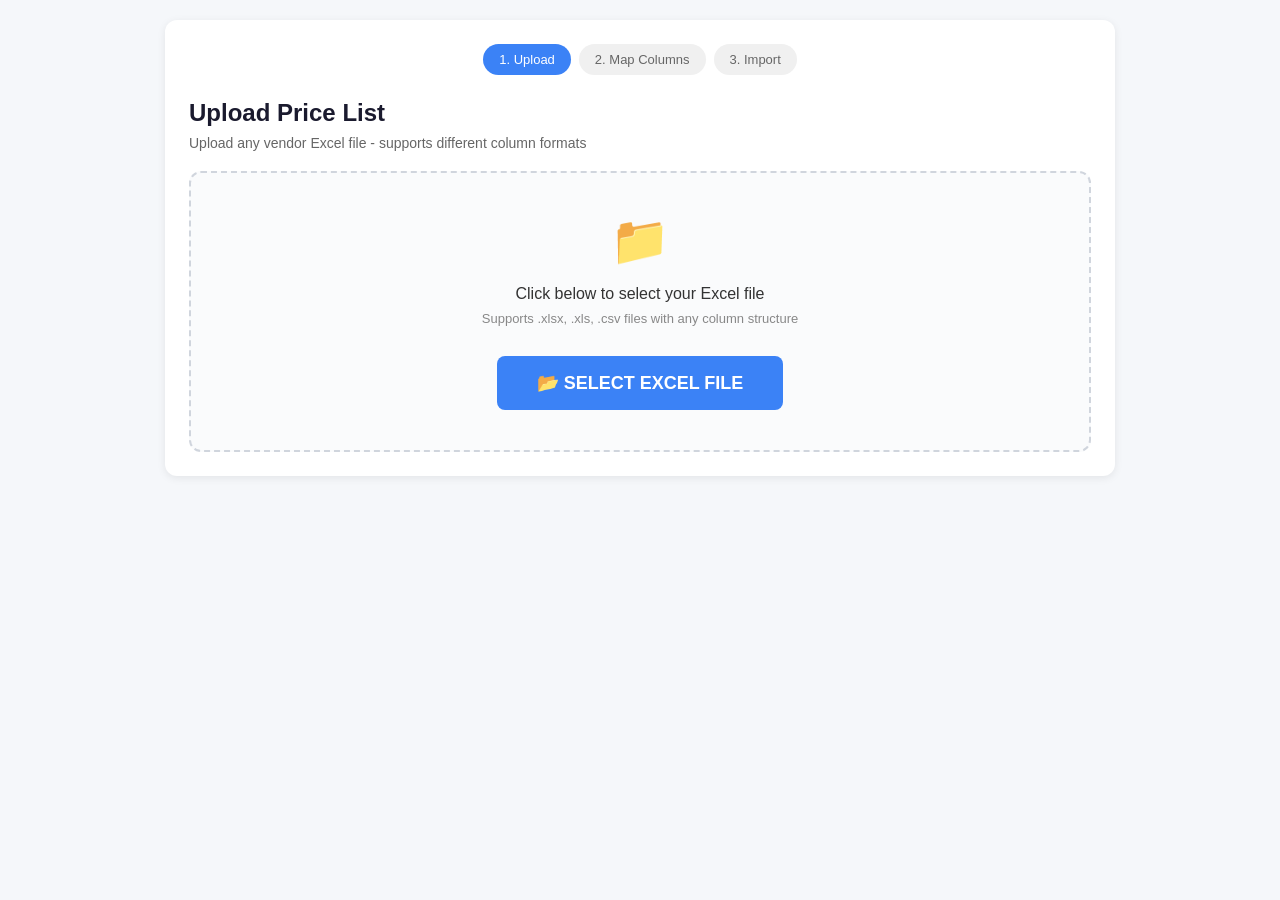
==== commit 44cdb7e7: "Update index.html" ====
--- a/index.html
+++ b/index.html
@@ -10,7 +10,7 @@
     <style>
         *{margin:0;padding:0;box-sizing:border-box}
         body{font-family:-apple-system,BlinkMacSystemFont,'Segoe UI',Roboto,sans-serif;background:#f5f7fa;padding:20px;color:#333}
-        .container{max-width:900px;margin:0 auto}
+        .container{max-width:950px;margin:0 auto}
         .card{background:#fff;border-radius:12px;box-shadow:0 2px 8px rgba(0,0,0,.08);padding:24px;margin-bottom:20px}
         h1{font-size:24px;color:#1a1a2e;margin-bottom:8px}
         .subtitle{color:#666;font-size:14px;margin-bottom:20px}
@@ -18,100 +18,81 @@
         .upload-icon{font-size:48px;margin-bottom:16px}
         .upload-text{font-size:16px;color:#333;margin-bottom:8px}
         .upload-hint{font-size:13px;color:#888;margin-bottom:20px}
-        
-        /* VISIBLE FILE INPUT STYLED AS BUTTON */
-        .file-input-label{
-            display:inline-block;
-            padding:16px 40px;
-            background:#3b82f6;
-            color:#fff;
-            border-radius:8px;
-            font-size:18px;
-            font-weight:600;
-            cursor:pointer;
-            transition:background .2s;
-            margin-top:10px;
-        }
+        .file-input-label{display:inline-block;padding:16px 40px;background:#3b82f6;color:#fff;border-radius:8px;font-size:18px;font-weight:600;cursor:pointer;margin-top:10px}
         .file-input-label:hover{background:#2563eb}
-        .file-input-label input[type="file"]{
-            position:absolute;
-            width:1px;
-            height:1px;
-            padding:0;
-            margin:-1px;
-            overflow:hidden;
-            clip:rect(0,0,0,0);
-            border:0;
-        }
-        
-        .steps{display:flex;justify-content:center;margin-bottom:24px;gap:8px}
+        .file-input-label input[type="file"]{position:absolute;width:1px;height:1px;padding:0;margin:-1px;overflow:hidden;clip:rect(0,0,0,0);border:0}
+        .steps{display:flex;justify-content:center;margin-bottom:24px;gap:8px;flex-wrap:wrap}
         .step{display:flex;align-items:center;gap:8px;padding:8px 16px;background:#f0f0f0;border-radius:20px;font-size:13px;color:#666}
         .step.active{background:#3b82f6;color:#fff}
         .step.completed{background:#10b981;color:#fff}
-        .step-number{width:24px;height:24px;border-radius:50%;background:rgba(255,255,255,.3);display:flex;align-items:center;justify-content:center;font-weight:600}
         .sheet-tabs{display:flex;flex-wrap:wrap;gap:8px;margin-bottom:20px}
         .sheet-tab{padding:8px 16px;background:#e8e8e8;border:none;border-radius:8px;cursor:pointer;font-size:13px}
         .sheet-tab:hover{background:#d0d0d0}
         .sheet-tab.active{background:#3b82f6;color:#fff}
-        .mapping-section{margin-bottom:24px}
-        .mapping-title{font-size:16px;font-weight:600;margin-bottom:16px;color:#1a1a2e}
-        .mapping-grid{display:grid;grid-template-columns:repeat(auto-fit,minmax(200px,1fr));gap:16px}
-        .mapping-item{display:flex;flex-direction:column;gap:6px}
-        .mapping-item label{font-size:13px;font-weight:500;color:#444}
-        .mapping-item .required{color:#ef4444}
-        .mapping-item select{padding:10px 12px;border:1px solid #d0d5dd;border-radius:8px;font-size:14px;background:#fff}
-        .vendor-section{margin-bottom:24px;padding:16px;background:#f8fafc;border-radius:8px}
-        .vendor-section label{display:block;font-size:14px;font-weight:500;margin-bottom:8px}
-        .vendor-section input{width:100%;padding:10px 12px;border:1px solid #d0d5dd;border-radius:8px;font-size:14px}
-        .markup-section{display:flex;align-items:center;gap:12px;padding:16px;background:#fef3c7;border-radius:8px;margin-bottom:24px;flex-wrap:wrap}
-        .markup-section label{font-size:14px;font-weight:500}
-        .markup-section input{width:80px;padding:8px 12px;border:1px solid #d0d5dd;border-radius:8px;font-size:14px;text-align:center}
-        .markup-info{font-size:13px;color:#666}
+        
+        /* Multi-column selection */
+        .column-section{margin-bottom:24px;padding:16px;background:#f8fafc;border-radius:8px}
+        .column-section-title{font-size:14px;font-weight:600;margin-bottom:12px;color:#1a1a2e;display:flex;align-items:center;gap:8px}
+        .column-section-title .required{color:#ef4444;font-size:12px}
+        .column-section-hint{font-size:12px;color:#666;margin-bottom:12px}
+        .column-checkboxes{display:flex;flex-wrap:wrap;gap:8px;max-height:150px;overflow-y:auto;padding:8px;background:#fff;border:1px solid #e5e7eb;border-radius:8px}
+        .column-checkbox{display:flex;align-items:center;gap:6px;padding:6px 12px;background:#f0f0f0;border-radius:6px;cursor:pointer;font-size:13px;transition:all .2s}
+        .column-checkbox:hover{background:#e0e0e0}
+        .column-checkbox.selected{background:#3b82f6;color:#fff}
+        .column-checkbox input{display:none}
+        .selected-tags{display:flex;flex-wrap:wrap;gap:6px;margin-top:10px;min-height:30px}
+        .tag{display:inline-flex;align-items:center;gap:4px;padding:4px 10px;background:#3b82f6;color:#fff;border-radius:4px;font-size:12px}
+        .tag .remove{cursor:pointer;font-weight:bold}
+        
+        .vendor-section{margin-bottom:24px;padding:16px;background:#fff3cd;border-radius:8px;border:1px solid #ffc107}
+        .vendor-section label{display:block;font-size:14px;font-weight:600;margin-bottom:8px}
+        .vendor-section input{width:100%;padding:12px;border:1px solid #d0d5dd;border-radius:8px;font-size:14px}
+        .markup-section{display:flex;align-items:center;gap:12px;padding:16px;background:#e0f2fe;border-radius:8px;margin-bottom:24px;flex-wrap:wrap;border:1px solid #0ea5e9}
+        .markup-section label{font-size:14px;font-weight:600}
+        .markup-section input{width:80px;padding:10px;border:1px solid #d0d5dd;border-radius:8px;font-size:16px;text-align:center;font-weight:bold}
+        .markup-info{font-size:13px;color:#0369a1}
         .preview-section{margin-bottom:24px}
         .preview-title{font-size:14px;font-weight:600;margin-bottom:12px;color:#666}
-        .preview-table-wrapper{max-height:250px;overflow:auto;border:1px solid #e5e7eb;border-radius:8px}
-        .preview-table{width:100%;border-collapse:collapse;font-size:12px}
-        .preview-table th{background:#f8fafc;padding:8px;text-align:left;font-weight:600;border-bottom:1px solid #e5e7eb;position:sticky;top:0}
-        .preview-table td{padding:8px;border-bottom:1px solid #f0f0f0}
+        .preview-table-wrapper{max-height:200px;overflow:auto;border:1px solid #e5e7eb;border-radius:8px}
+        .preview-table{width:100%;border-collapse:collapse;font-size:11px}
+        .preview-table th{background:#f8fafc;padding:6px 8px;text-align:left;font-weight:600;border-bottom:1px solid #e5e7eb;position:sticky;top:0;white-space:nowrap}
+        .preview-table td{padding:6px 8px;border-bottom:1px solid #f0f0f0;white-space:nowrap;max-width:200px;overflow:hidden;text-overflow:ellipsis}
         .button-group{display:flex;gap:12px;justify-content:flex-end}
-        .btn{padding:12px 24px;border-radius:8px;font-size:14px;font-weight:500;cursor:pointer;border:none}
+        .btn{padding:14px 28px;border-radius:8px;font-size:15px;font-weight:600;cursor:pointer;border:none}
         .btn-secondary{background:#e5e7eb;color:#333}
-        .btn-secondary:hover{background:#d1d5db}
         .btn-primary{background:#3b82f6;color:#fff}
-        .btn-primary:hover{background:#2563eb}
         .btn-success{background:#10b981;color:#fff}
-        .btn-success:hover{background:#059669}
         .progress-section{margin-bottom:24px}
-        .progress-bar-wrapper{height:8px;background:#e5e7eb;border-radius:4px;overflow:hidden;margin-bottom:8px}
-        .progress-bar{height:100%;background:#3b82f6;border-radius:4px;transition:width .3s}
-        .progress-text{font-size:13px;color:#666;text-align:center}
+        .progress-bar-wrapper{height:12px;background:#e5e7eb;border-radius:6px;overflow:hidden;margin-bottom:8px}
+        .progress-bar{height:100%;background:#3b82f6;border-radius:6px;transition:width .3s}
+        .progress-text{font-size:14px;color:#666;text-align:center}
         .message{padding:12px 16px;border-radius:8px;margin-bottom:16px;font-size:14px}
         .message.info{background:#dbeafe;color:#1e40af}
         .hidden{display:none!important}
         .summary-stats{display:grid;grid-template-columns:repeat(auto-fit,minmax(150px,1fr));gap:16px;margin-bottom:24px}
-        .stat-card{text-align:center;padding:16px;background:#f8fafc;border-radius:8px}
-        .stat-value{font-size:24px;font-weight:700;color:#3b82f6}
+        .stat-card{text-align:center;padding:20px;background:#f8fafc;border-radius:8px}
+        .stat-value{font-size:28px;font-weight:700;color:#3b82f6}
         .stat-label{font-size:13px;color:#666;margin-top:4px}
         .status-box{margin-top:20px;padding:15px;border-radius:8px;text-align:center}
         .status-box.loading{background:#e0f2fe;color:#0369a1}
-        .status-box.success{background:#d1fae5;color:#065f46}
         .status-box.error{background:#fee2e2;color:#991b1b}
+        .info-box{background:#f0fdf4;border:1px solid #22c55e;border-radius:8px;padding:12px;margin-bottom:16px;font-size:13px;color:#166534}
     </style>
 </head>
 <body>
     <div class="container">
         <div id="step1" class="card">
             <div class="steps">
-                <div class="step active"><span class="step-number">1</span><span>Upload</span></div>
-                <div class="step"><span class="step-number">2</span><span>Map Columns</span></div>
-                <div class="step"><span class="step-number">3</span><span>Import</span></div>
+                <div class="step active"><span>1. Upload</span></div>
+                <div class="step"><span>2. Map Columns</span></div>
+                <div class="step"><span>3. Import</span></div>
             </div>
             <h1>Upload Price List</h1>
-            <p class="subtitle">Upload your vendor Excel file to import products</p>
+            <p class="subtitle">Upload any vendor Excel file - supports different column formats</p>
             <div class="upload-area">
                 <div class="upload-icon">📁</div>
-                <div class="upload-text">Click the button below to select your Excel file</div>
-                <div class="upload-hint">Supports .xlsx, .xls, .csv files</div>
+                <div class="upload-text">Click below to select your Excel file</div>
+                <div class="upload-hint">Supports .xlsx, .xls, .csv files with any column structure</div>
                 <label class="file-input-label">
                     📂 SELECT EXCEL FILE
                     <input type="file" id="fileInput" accept=".xlsx,.xls,.csv" onchange="handleFileSelect(this)">
@@ -122,64 +103,85 @@
 
         <div id="step2" class="card hidden">
             <div class="steps">
-                <div class="step completed"><span class="step-number">✓</span><span>Upload</span></div>
-                <div class="step active"><span class="step-number">2</span><span>Map Columns</span></div>
-                <div class="step"><span class="step-number">3</span><span>Import</span></div>
+                <div class="step completed"><span>1. Upload ✓</span></div>
+                <div class="step active"><span>2. Map Columns</span></div>
+                <div class="step"><span>3. Import</span></div>
             </div>
             <h1>Map Your Columns</h1>
-            <p class="subtitle">Select which columns contain your product data</p>
+            <p class="subtitle">Select ALL columns that contain product codes, descriptions, and prices</p>
+            
             <div id="fileInfo" class="message info"></div>
+            
+            <div class="info-box">
+                💡 <strong>Tip:</strong> Select multiple columns for each field. The system will use whichever column has data for each row. This handles different vendor formats automatically!
+            </div>
+            
             <div class="mapping-section">
                 <div class="mapping-title">Select Sheet to Import</div>
                 <div class="sheet-tabs" id="sheetTabs"></div>
             </div>
+            
             <div class="vendor-section">
-                <label>Vendor Name <span class="required">*</span></label>
-                <input type="text" id="vendorName" placeholder="Enter vendor name (e.g., HIKVISION SA)">
-            </div>
+                <label>📦 Vendor Name (Required)</label>
+                <input type="text" id="vendorName" placeholder="e.g., HIKVISION SA, Sensor Security, Evenflow...">
+            </div>
+            
             <div class="markup-section">
-                <label>Markup %:</label>
+                <label>💰 Markup %:</label>
                 <input type="number" id="markupPercent" value="45" min="0" max="500">
-                <span class="markup-info">(Cost × 1.45 = Selling Price)</span>
-            </div>
-            <div class="mapping-section">
-                <div class="mapping-title">Map Columns</div>
-                <div class="mapping-grid">
-                    <div class="mapping-item">
-                        <label>Product Code <span class="required">*</span></label>
-                        <select id="productCodeCol"><option value="">-- Select --</option></select>
-                    </div>
-                    <div class="mapping-item">
-                        <label>Description</label>
-                        <select id="descriptionCol"><option value="">-- Select --</option></select>
-                    </div>
-                    <div class="mapping-item">
-                        <label>Price <span class="required">*</span></label>
-                        <select id="priceCol"><option value="">-- Select --</option></select>
-                    </div>
-                    <div class="mapping-item">
-                        <label>Category</label>
-                        <select id="categoryCol"><option value="">-- Select --</option></select>
-                    </div>
-                </div>
-            </div>
+                <span class="markup-info">Cost Price × 1.45 = Selling Price</span>
+            </div>
+            
+            <!-- Product Code Columns -->
+            <div class="column-section">
+                <div class="column-section-title">🏷️ Product Code Columns <span class="required">* Required</span></div>
+                <div class="column-section-hint">Select ALL columns that might contain product codes (Model, Item Code, SKU, Part Number, etc.)</div>
+                <div class="column-checkboxes" id="codeColumns"></div>
+                <div class="selected-tags" id="codeTags"></div>
+            </div>
+            
+            <!-- Description Columns -->
+            <div class="column-section">
+                <div class="column-section-title">📝 Description Columns</div>
+                <div class="column-section-hint">Select columns with product descriptions or names</div>
+                <div class="column-checkboxes" id="descColumns"></div>
+                <div class="selected-tags" id="descTags"></div>
+            </div>
+            
+            <!-- Price Columns -->
+            <div class="column-section">
+                <div class="column-section-title">💵 Price Columns <span class="required">* Required</span></div>
+                <div class="column-section-hint">Select ALL columns with prices (Cost, Standard Price, Reseller Price, etc.)</div>
+                <div class="column-checkboxes" id="priceColumns"></div>
+                <div class="selected-tags" id="priceTags"></div>
+            </div>
+            
+            <!-- Category Columns -->
+            <div class="column-section">
+                <div class="column-section-title">📂 Category Columns</div>
+                <div class="column-section-hint">Select columns with category or product type info (optional)</div>
+                <div class="column-checkboxes" id="catColumns"></div>
+                <div class="selected-tags" id="catTags"></div>
+            </div>
+            
             <div class="preview-section">
-                <div class="preview-title">Data Preview (First 10 rows)</div>
+                <div class="preview-title">Data Preview (First 5 rows)</div>
                 <div class="preview-table-wrapper">
                     <table class="preview-table"><thead id="previewHead"></thead><tbody id="previewBody"></tbody></table>
                 </div>
             </div>
+            
             <div class="button-group">
-                <button class="btn btn-secondary" onclick="resetUpload()">Back</button>
-                <button class="btn btn-primary" onclick="startImport()">Import Products</button>
+                <button class="btn btn-secondary" onclick="resetUpload()">← Back</button>
+                <button class="btn btn-primary" onclick="startImport()">Import Products →</button>
             </div>
         </div>
 
         <div id="step3" class="card hidden">
             <div class="steps">
-                <div class="step completed"><span class="step-number">✓</span><span>Upload</span></div>
-                <div class="step completed"><span class="step-number">✓</span><span>Map Columns</span></div>
-                <div class="step active"><span class="step-number">3</span><span>Import</span></div>
+                <div class="step completed"><span>1. Upload ✓</span></div>
+                <div class="step completed"><span>2. Map ✓</span></div>
+                <div class="step active"><span>3. Import</span></div>
             </div>
             <h1 id="importTitle">Importing Products...</h1>
             <p class="subtitle" id="importSubtitle">Please wait while we process your data</p>
@@ -190,10 +192,11 @@
             <div id="importResults" class="hidden">
                 <div class="summary-stats">
                     <div class="stat-card"><div class="stat-value" id="totalProducts">0</div><div class="stat-label">Products Imported</div></div>
+                    <div class="stat-card"><div class="stat-value" id="skippedProducts">0</div><div class="stat-label">Rows Skipped</div></div>
                     <div class="stat-card"><div class="stat-value" id="vendorDisplay">-</div><div class="stat-label">Vendor</div></div>
                 </div>
                 <div class="button-group">
-                    <button class="btn btn-success" onclick="resetUpload()">Upload Another File</button>
+                    <button class="btn btn-success" onclick="resetUpload()">✓ Upload Another File</button>
                 </div>
             </div>
         </div>
@@ -201,8 +204,8 @@
 
 <script>
 var workbook=null,currentSheetData=[],fileName='',allColumns=[],zohoReady=false;
-
-// Initialize Zoho
+var selectedCodeCols=[],selectedDescCols=[],selectedPriceCols=[],selectedCatCols=[];
+
 if(typeof ZOHO!=='undefined'&&ZOHO.CREATOR){
     ZOHO.CREATOR.init().then(function(){zohoReady=true;console.log('Zoho ready')}).catch(function(e){console.log('Zoho init error',e)});
 }
@@ -216,10 +219,7 @@
 
 function handleFileSelect(input){
     var files=input.files;
-    if(!files||files.length===0){
-        showStatus('No file selected','error');
-        return;
-    }
+    if(!files||files.length===0)return;
     var file=files[0];
     fileName=file.name;
     showStatus('Reading: '+fileName+'...','loading');
@@ -227,19 +227,15 @@
     var reader=new FileReader();
     reader.onload=function(e){
         try{
-            if(typeof XLSX==='undefined'){
-                showStatus('Error: XLSX library not loaded. Refresh page.','error');
-                return;
-            }
             var data=new Uint8Array(e.target.result);
             workbook=XLSX.read(data,{type:'array'});
             if(!workbook.SheetNames||workbook.SheetNames.length===0){
-                showStatus('No sheets found in file','error');
+                showStatus('No sheets found','error');
                 return;
             }
             document.getElementById('step1').classList.add('hidden');
             document.getElementById('step2').classList.remove('hidden');
-            document.getElementById('fileInfo').textContent='File: '+fileName+' | Sheets: '+workbook.SheetNames.length;
+            document.getElementById('fileInfo').textContent='📄 File: '+fileName+' | 📊 Sheets found: '+workbook.SheetNames.length+' | Ready to map columns';
             createSheetTabs();
             selectSheet(workbook.SheetNames[0]);
         }catch(err){
@@ -255,8 +251,9 @@
     container.innerHTML='';
     workbook.SheetNames.forEach(function(name){
         var sheet=workbook.Sheets[name];
-        var range=XLSX.utils.decode_range(sheet['!ref']||'A1');
-        var rows=range.e.r-range.s.r;
+        var ref=sheet['!ref']||'A1';
+        var range=XLSX.utils.decode_range(ref);
+        var rows=Math.max(0,range.e.r-range.s.r);
         var btn=document.createElement('button');
         btn.type='button';
         btn.className='sheet-tab';
@@ -268,68 +265,167 @@
 }
 
 function selectSheet(name){
+    // Reset selections when changing sheets
+    selectedCodeCols=[];selectedDescCols=[];selectedPriceCols=[];selectedCatCols=[];
+    
     document.querySelectorAll('.sheet-tab').forEach(function(t){
         t.classList.toggle('active',t.getAttribute('data-name')===name);
     });
+    
     var sheet=workbook.Sheets[name];
     var json=XLSX.utils.sheet_to_json(sheet,{header:1,defval:''});
+    
+    // Find header row
     var headerIdx=0;
     for(var i=0;i<Math.min(15,json.length);i++){
         var cnt=0;
-        for(var j=0;j<json[i].length;j++)if(json[i][j]!=='')cnt++;
+        for(var j=0;j<(json[i]||[]).length;j++)if(json[i][j]!=='')cnt++;
         if(cnt>=3){headerIdx=i;break;}
     }
-    allColumns=json[headerIdx]||[];
+    
+    allColumns=(json[headerIdx]||[]).map(function(c,i){return{index:i,name:c||'Column '+(i+1)}});
+    
     currentSheetData=[];
     for(var k=headerIdx+1;k<json.length;k++){
+        var row=json[k];
         var hasData=false;
-        for(var l=0;l<json[k].length;l++)if(json[k][l]!==''){hasData=true;break;}
-        if(hasData)currentSheetData.push(json[k]);
-    }
-    populateDropdowns();
+        for(var l=0;l<(row||[]).length;l++)if(row[l]!==''){hasData=true;break;}
+        if(hasData)currentSheetData.push(row);
+    }
+    
+    populateColumnCheckboxes();
     showPreview();
-    autoDetect();
-}
-
-function populateDropdowns(){
-    ['productCodeCol','descriptionCol','priceCol','categoryCol'].forEach(function(id){
-        var sel=document.getElementById(id);
-        sel.innerHTML='<option value="">-- Select --</option>';
-        allColumns.forEach(function(c,i){
-            if(c!==''){
-                var opt=document.createElement('option');
-                opt.value=i;
-                opt.textContent=String(c).substring(0,50);
-                sel.appendChild(opt);
+    autoDetectColumns();
+}
+
+function populateColumnCheckboxes(){
+    ['codeColumns','descColumns','priceColumns','catColumns'].forEach(function(id){
+        var container=document.getElementById(id);
+        container.innerHTML='';
+        allColumns.forEach(function(col){
+            var label=document.createElement('label');
+            label.className='column-checkbox';
+            label.innerHTML='<input type="checkbox" value="'+col.index+'" onchange="toggleColumn(this,\''+id+'\')">'+col.name;
+            container.appendChild(label);
+        });
+    });
+    updateAllTags();
+}
+
+function toggleColumn(checkbox,type){
+    var idx=parseInt(checkbox.value);
+    var arr,tagId;
+    
+    if(type==='codeColumns'){arr=selectedCodeCols;tagId='codeTags';}
+    else if(type==='descColumns'){arr=selectedDescCols;tagId='descTags';}
+    else if(type==='priceColumns'){arr=selectedPriceCols;tagId='priceTags';}
+    else{arr=selectedCatCols;tagId='catTags';}
+    
+    var pos=arr.indexOf(idx);
+    if(checkbox.checked&&pos===-1)arr.push(idx);
+    else if(!checkbox.checked&&pos!==-1)arr.splice(pos,1);
+    
+    checkbox.parentElement.classList.toggle('selected',checkbox.checked);
+    updateTags(arr,tagId);
+}
+
+function updateTags(arr,tagId){
+    var container=document.getElementById(tagId);
+    container.innerHTML='';
+    arr.forEach(function(idx){
+        var col=allColumns.find(function(c){return c.index===idx});
+        if(col){
+            var tag=document.createElement('span');
+            tag.className='tag';
+            tag.innerHTML=col.name+' <span class="remove" onclick="removeColumn('+idx+',\''+tagId+'\')">&times;</span>';
+            container.appendChild(tag);
+        }
+    });
+}
+
+function updateAllTags(){
+    updateTags(selectedCodeCols,'codeTags');
+    updateTags(selectedDescCols,'descTags');
+    updateTags(selectedPriceCols,'priceTags');
+    updateTags(selectedCatCols,'catTags');
+}
+
+function removeColumn(idx,tagId){
+    var arr,containerId;
+    if(tagId==='codeTags'){arr=selectedCodeCols;containerId='codeColumns';}
+    else if(tagId==='descTags'){arr=selectedDescCols;containerId='descColumns';}
+    else if(tagId==='priceTags'){arr=selectedPriceCols;containerId='priceColumns';}
+    else{arr=selectedCatCols;containerId='catColumns';}
+    
+    var pos=arr.indexOf(idx);
+    if(pos!==-1)arr.splice(pos,1);
+    
+    var checkbox=document.querySelector('#'+containerId+' input[value="'+idx+'"]');
+    if(checkbox){
+        checkbox.checked=false;
+        checkbox.parentElement.classList.remove('selected');
+    }
+    updateTags(arr,tagId);
+}
+
+function autoDetectColumns(){
+    var codePatterns=['code','item','sku','part','model','ef code','product code'];
+    var descPatterns=['desc','name','product','title','spec','model desc'];
+    var pricePatterns=['price','cost','amount','rate','reseller','standard','selling'];
+    var catPatterns=['category','type','group','series','class'];
+    
+    allColumns.forEach(function(col){
+        var low=col.name.toLowerCase();
+        
+        codePatterns.forEach(function(p){
+            if(low.indexOf(p)!==-1&&selectedCodeCols.indexOf(col.index)===-1){
+                selectedCodeCols.push(col.index);
+                var cb=document.querySelector('#codeColumns input[value="'+col.index+'"]');
+                if(cb){cb.checked=true;cb.parentElement.classList.add('selected');}
             }
         });
-    });
-}
-
-function autoDetect(){
-    var code=['code','item','sku','part','model','ef code'];
-    var desc=['desc','name','product','title','spec'];
-    var price=['price','cost','amount','rate','reseller'];
-    var cat=['category','type','group','series'];
-    allColumns.forEach(function(c,i){
-        if(!c)return;
-        var low=String(c).toLowerCase();
-        code.forEach(function(p){if(low.indexOf(p)!==-1&&!document.getElementById('productCodeCol').value)document.getElementById('productCodeCol').value=i});
-        desc.forEach(function(p){if(low.indexOf(p)!==-1&&!document.getElementById('descriptionCol').value)document.getElementById('descriptionCol').value=i});
-        price.forEach(function(p){if(low.indexOf(p)!==-1&&!document.getElementById('priceCol').value)document.getElementById('priceCol').value=i});
-        cat.forEach(function(p){if(low.indexOf(p)!==-1&&!document.getElementById('categoryCol').value)document.getElementById('categoryCol').value=i});
-    });
+        
+        descPatterns.forEach(function(p){
+            if(low.indexOf(p)!==-1&&selectedDescCols.indexOf(col.index)===-1){
+                selectedDescCols.push(col.index);
+                var cb=document.querySelector('#descColumns input[value="'+col.index+'"]');
+                if(cb){cb.checked=true;cb.parentElement.classList.add('selected');}
+            }
+        });
+        
+        pricePatterns.forEach(function(p){
+            if(low.indexOf(p)!==-1&&selectedPriceCols.indexOf(col.index)===-1){
+                selectedPriceCols.push(col.index);
+                var cb=document.querySelector('#priceColumns input[value="'+col.index+'"]');
+                if(cb){cb.checked=true;cb.parentElement.classList.add('selected');}
+            }
+        });
+        
+        catPatterns.forEach(function(p){
+            if(low.indexOf(p)!==-1&&selectedCatCols.indexOf(col.index)===-1){
+                selectedCatCols.push(col.index);
+                var cb=document.querySelector('#catColumns input[value="'+col.index+'"]');
+                if(cb){cb.checked=true;cb.parentElement.classList.add('selected');}
+            }
+        });
+    });
+    
+    updateAllTags();
 }
 
 function showPreview(){
     var head='<tr>';
-    allColumns.forEach(function(c){head+='<th>'+(c||'-')+'</th>'});
+    allColumns.forEach(function(c){head+='<th>'+c.name+'</th>'});
     head+='</tr>';
     document.getElementById('previewHead').innerHTML=head;
+    
     var body='';
-    currentSheetData.slice(0,10).forEach(function(row){
+    currentSheetData.slice(0,5).forEach(function(row){
         body+='<tr>';
-        for(var i=0;i<allColumns.length;i++)body+='<td>'+(row[i]!==undefined?row[i]:'')+'</td>';
+        for(var i=0;i<allColumns.length;i++){
+            var val=row[i]!==undefined?row[i]:'';
+            body+='<td>'+String(val).substring(0,50)+'</td>';
+        }
         body+='</tr>';
     });
     document.getElementById('previewBody').innerHTML=body;
@@ -337,6 +433,7 @@
 
 function resetUpload(){
     workbook=null;currentSheetData=[];fileName='';allColumns=[];
+    selectedCodeCols=[];selectedDescCols=[];selectedPriceCols=[];selectedCatCols=[];
     document.getElementById('fileInput').value='';
     document.getElementById('vendorName').value='';
     document.getElementById('step1').classList.remove('hidden');
@@ -346,29 +443,48 @@
     document.getElementById('importResults').classList.add('hidden');
 }
 
+function getFirstValue(row,colIndexes){
+    for(var i=0;i<colIndexes.length;i++){
+        var val=row[colIndexes[i]];
+        if(val!==undefined&&val!==null&&val!=='')return val;
+    }
+    return '';
+}
+
+function getFirstNumericValue(row,colIndexes){
+    for(var i=0;i<colIndexes.length;i++){
+        var val=row[colIndexes[i]];
+        if(val!==undefined&&val!==null&&val!==''){
+            var num=parseFloat(String(val).replace(/[^0-9.-]/g,''));
+            if(!isNaN(num)&&num>0)return num;
+        }
+    }
+    return 0;
+}
+
+function combineValues(row,colIndexes){
+    var parts=[];
+    colIndexes.forEach(function(idx){
+        var val=row[idx];
+        if(val!==undefined&&val!==null&&val!=='')parts.push(String(val));
+    });
+    return parts.join(' | ');
+}
+
 async function startImport(){
     var vendor=document.getElementById('vendorName').value.trim();
-    var codeIdx=document.getElementById('productCodeCol').value;
-    var priceIdx=document.getElementById('priceCol').value;
-    var descIdx=document.getElementById('descriptionCol').value;
-    var catIdx=document.getElementById('categoryCol').value;
     var markup=parseFloat(document.getElementById('markupPercent').value)||45;
     
-    if(!vendor){alert('Enter vendor name');return;}
-    if(codeIdx===''){alert('Select Product Code column');return;}
-    if(priceIdx===''){alert('Select Price column');return;}
-    
-    codeIdx=parseInt(codeIdx);
-    priceIdx=parseInt(priceIdx);
-    if(descIdx!=='')descIdx=parseInt(descIdx);
-    if(catIdx!=='')catIdx=parseInt(catIdx);
+    if(!vendor){alert('Please enter a vendor name');return;}
+    if(selectedCodeCols.length===0){alert('Please select at least one Product Code column');return;}
+    if(selectedPriceCols.length===0){alert('Please select at least one Price column');return;}
     
     document.getElementById('step2').classList.add('hidden');
     document.getElementById('step3').classList.remove('hidden');
     
     var bar=document.getElementById('progressBar');
     var txt=document.getElementById('progressText');
-    var imported=0,errors=0,total=currentSheetData.length;
+    var imported=0,skipped=0,total=currentSheetData.length;
     
     txt.textContent='Creating price list...';
     bar.style.width='5%';
@@ -389,40 +505,49 @@
     
     for(var i=0;i<total;i++){
         var row=currentSheetData[i];
-        var code=row[codeIdx];
-        var priceVal=parseFloat(String(row[priceIdx]).replace(/[^0-9.-]/g,''))||0;
-        
-        if(!code||priceVal===0){errors++;continue;}
-        
-        var selling=Math.round(priceVal*(1+markup/100)*100)/100;
+        
+        // Get values from multiple columns
+        var code=getFirstValue(row,selectedCodeCols);
+        var price=getFirstNumericValue(row,selectedPriceCols);
+        var desc=selectedDescCols.length>0?combineValues(row,selectedDescCols):'';
+        var cat=selectedCatCols.length>0?getFirstValue(row,selectedCatCols):'';
+        
+        if(!code||price===0){
+            skipped++;
+            continue;
+        }
+        
+        var selling=Math.round(price*(1+markup/100)*100)/100;
+        
         var prod={
             product_code:String(code),
-            description:descIdx!==''?String(row[descIdx]||''):'',
-            cost_price:priceVal,
+            description:desc,
+            cost_price:price,
             selling_price:selling,
             markup_percent:markup,
             vendor_name:vendor,
-            category:catIdx!==''?String(row[catIdx]||''):''
+            category:cat
         };
         
         if(zohoReady){
             try{
                 await ZOHO.CREATOR.API.addRecord({appName:"forbtech-pricelist-manager",formName:"Products",data:{data:prod}});
                 imported++;
-            }catch(e){errors++;}
+            }catch(e){skipped++;}
         }else{
             imported++;
         }
         
         if(i%5===0||i===total-1){
             bar.style.width=(10+90*(i+1)/total)+'%';
-            txt.textContent='Importing: '+imported+'/'+total;
-        }
-    }
-    
-    document.getElementById('importTitle').textContent='Import Complete!';
-    document.getElementById('importSubtitle').textContent=imported+' imported, '+errors+' skipped';
+            txt.textContent='Importing: '+(imported+skipped)+'/'+total+' ('+imported+' added)';
+        }
+    }
+    
+    document.getElementById('importTitle').textContent='✓ Import Complete!';
+    document.getElementById('importSubtitle').textContent='Successfully processed '+total+' rows';
     document.getElementById('totalProducts').textContent=imported;
+    document.getElementById('skippedProducts').textContent=skipped;
     document.getElementById('vendorDisplay').textContent=vendor;
     document.getElementById('importResults').classList.remove('hidden');
     bar.style.width='100%';
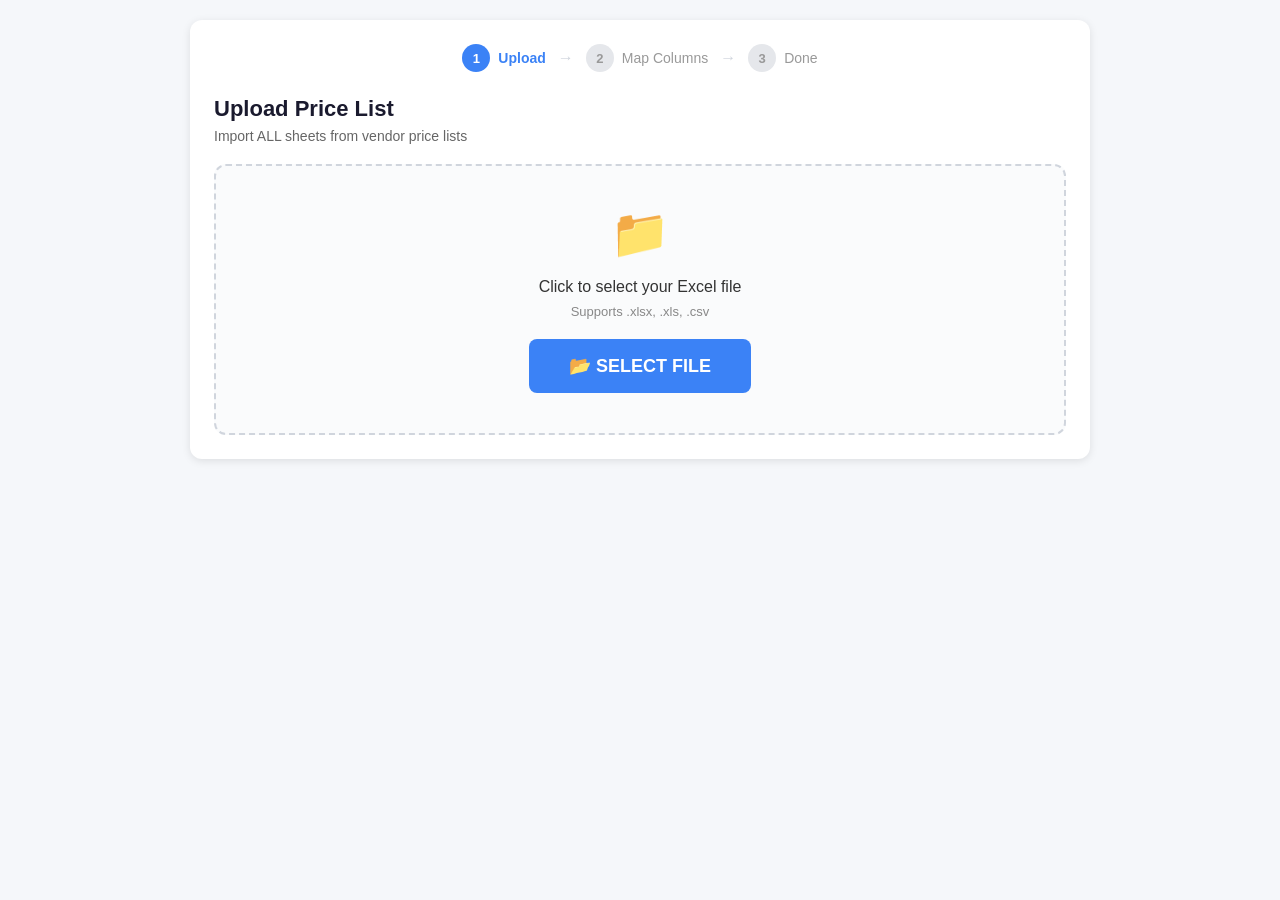
==== commit 892c44f6: "Update index.html" ====
--- a/index.html
+++ b/index.html
@@ -10,204 +10,248 @@
     <style>
         *{margin:0;padding:0;box-sizing:border-box}
         body{font-family:-apple-system,BlinkMacSystemFont,'Segoe UI',Roboto,sans-serif;background:#f5f7fa;padding:20px;color:#333}
-        .container{max-width:950px;margin:0 auto}
-        .card{background:#fff;border-radius:12px;box-shadow:0 2px 8px rgba(0,0,0,.08);padding:24px;margin-bottom:20px}
-        h1{font-size:24px;color:#1a1a2e;margin-bottom:8px}
+        .container{max-width:900px;margin:0 auto}
+        .card{background:#fff;border-radius:12px;box-shadow:0 2px 8px rgba(0,0,0,.1);padding:24px;margin-bottom:20px}
+        h1{font-size:22px;color:#1a1a2e;margin-bottom:6px}
+        h2{font-size:18px;color:#1a1a2e;margin-bottom:16px;display:flex;align-items:center;gap:8px}
         .subtitle{color:#666;font-size:14px;margin-bottom:20px}
+        
+        /* Upload Area */
         .upload-area{border:2px dashed #d0d5dd;border-radius:12px;padding:40px;text-align:center;background:#fafbfc}
         .upload-icon{font-size:48px;margin-bottom:16px}
         .upload-text{font-size:16px;color:#333;margin-bottom:8px}
         .upload-hint{font-size:13px;color:#888;margin-bottom:20px}
-        .file-input-label{display:inline-block;padding:16px 40px;background:#3b82f6;color:#fff;border-radius:8px;font-size:18px;font-weight:600;cursor:pointer;margin-top:10px}
+        .file-input-label{display:inline-block;padding:16px 40px;background:#3b82f6;color:#fff;border-radius:8px;font-size:18px;font-weight:600;cursor:pointer}
         .file-input-label:hover{background:#2563eb}
         .file-input-label input[type="file"]{position:absolute;width:1px;height:1px;padding:0;margin:-1px;overflow:hidden;clip:rect(0,0,0,0);border:0}
-        .steps{display:flex;justify-content:center;margin-bottom:24px;gap:8px;flex-wrap:wrap}
-        .step{display:flex;align-items:center;gap:8px;padding:8px 16px;background:#f0f0f0;border-radius:20px;font-size:13px;color:#666}
-        .step.active{background:#3b82f6;color:#fff}
-        .step.completed{background:#10b981;color:#fff}
-        .sheet-tabs{display:flex;flex-wrap:wrap;gap:8px;margin-bottom:20px}
-        .sheet-tab{padding:8px 16px;background:#e8e8e8;border:none;border-radius:8px;cursor:pointer;font-size:13px}
-        .sheet-tab:hover{background:#d0d0d0}
-        .sheet-tab.active{background:#3b82f6;color:#fff}
-        
-        /* Multi-column selection */
-        .column-section{margin-bottom:24px;padding:16px;background:#f8fafc;border-radius:8px}
-        .column-section-title{font-size:14px;font-weight:600;margin-bottom:12px;color:#1a1a2e;display:flex;align-items:center;gap:8px}
-        .column-section-title .required{color:#ef4444;font-size:12px}
-        .column-section-hint{font-size:12px;color:#666;margin-bottom:12px}
-        .column-checkboxes{display:flex;flex-wrap:wrap;gap:8px;max-height:150px;overflow-y:auto;padding:8px;background:#fff;border:1px solid #e5e7eb;border-radius:8px}
-        .column-checkbox{display:flex;align-items:center;gap:6px;padding:6px 12px;background:#f0f0f0;border-radius:6px;cursor:pointer;font-size:13px;transition:all .2s}
-        .column-checkbox:hover{background:#e0e0e0}
-        .column-checkbox.selected{background:#3b82f6;color:#fff}
-        .column-checkbox input{display:none}
-        .selected-tags{display:flex;flex-wrap:wrap;gap:6px;margin-top:10px;min-height:30px}
-        .tag{display:inline-flex;align-items:center;gap:4px;padding:4px 10px;background:#3b82f6;color:#fff;border-radius:4px;font-size:12px}
-        .tag .remove{cursor:pointer;font-weight:bold}
-        
-        .vendor-section{margin-bottom:24px;padding:16px;background:#fff3cd;border-radius:8px;border:1px solid #ffc107}
-        .vendor-section label{display:block;font-size:14px;font-weight:600;margin-bottom:8px}
-        .vendor-section input{width:100%;padding:12px;border:1px solid #d0d5dd;border-radius:8px;font-size:14px}
-        .markup-section{display:flex;align-items:center;gap:12px;padding:16px;background:#e0f2fe;border-radius:8px;margin-bottom:24px;flex-wrap:wrap;border:1px solid #0ea5e9}
-        .markup-section label{font-size:14px;font-weight:600}
-        .markup-section input{width:80px;padding:10px;border:1px solid #d0d5dd;border-radius:8px;font-size:16px;text-align:center;font-weight:bold}
-        .markup-info{font-size:13px;color:#0369a1}
-        .preview-section{margin-bottom:24px}
-        .preview-title{font-size:14px;font-weight:600;margin-bottom:12px;color:#666}
-        .preview-table-wrapper{max-height:200px;overflow:auto;border:1px solid #e5e7eb;border-radius:8px}
-        .preview-table{width:100%;border-collapse:collapse;font-size:11px}
-        .preview-table th{background:#f8fafc;padding:6px 8px;text-align:left;font-weight:600;border-bottom:1px solid #e5e7eb;position:sticky;top:0;white-space:nowrap}
-        .preview-table td{padding:6px 8px;border-bottom:1px solid #f0f0f0;white-space:nowrap;max-width:200px;overflow:hidden;text-overflow:ellipsis}
-        .button-group{display:flex;gap:12px;justify-content:flex-end}
-        .btn{padding:14px 28px;border-radius:8px;font-size:15px;font-weight:600;cursor:pointer;border:none}
-        .btn-secondary{background:#e5e7eb;color:#333}
+        
+        /* Steps */
+        .steps{display:flex;justify-content:center;align-items:center;margin-bottom:24px;gap:12px}
+        .step{display:flex;align-items:center;gap:8px;font-size:14px;color:#999}
+        .step.active{color:#3b82f6;font-weight:600}
+        .step.completed{color:#10b981}
+        .step-num{width:28px;height:28px;border-radius:50%;background:#e5e7eb;display:flex;align-items:center;justify-content:center;font-weight:600;font-size:13px}
+        .step.active .step-num{background:#3b82f6;color:#fff}
+        .step.completed .step-num{background:#10b981;color:#fff}
+        .step-arrow{color:#d0d5dd}
+        
+        /* Sheet tags */
+        .sheets-info{background:#eef2ff;border-radius:8px;padding:16px;margin-bottom:20px}
+        .sheets-info-title{font-size:14px;margin-bottom:10px}
+        .sheets-info-title strong{color:#3b82f6}
+        .sheet-tags{display:flex;flex-wrap:wrap;gap:6px}
+        .sheet-tag{padding:4px 12px;background:#3b82f6;color:#fff;border-radius:4px;font-size:12px}
+        .sheet-tag.more{background:#64748b}
+        
+        /* Column mapping row */
+        .mapping-row{display:grid;grid-template-columns:1fr 1fr 1fr;gap:16px;margin-bottom:20px}
+        @media(max-width:768px){.mapping-row{grid-template-columns:1fr}}
+        
+        .mapping-col{position:relative}
+        .mapping-col label{display:block;font-size:13px;font-weight:600;margin-bottom:6px;color:#374151}
+        .mapping-col label .req{color:#ef4444}
+        
+        /* Multi-select dropdown */
+        .multi-select{position:relative}
+        .multi-select-btn{width:100%;padding:10px 12px;border:1px solid #d0d5dd;border-radius:8px;background:#fff;text-align:left;cursor:pointer;font-size:14px;color:#666;display:flex;justify-content:space-between;align-items:center}
+        .multi-select-btn:hover{border-color:#3b82f6}
+        .multi-select-btn.has-selection{color:#111}
+        .multi-select-btn .arrow{font-size:10px;color:#999}
+        .multi-select-dropdown{position:absolute;top:100%;left:0;right:0;background:#fff;border:1px solid #d0d5dd;border-radius:8px;box-shadow:0 4px 12px rgba(0,0,0,.15);z-index:100;max-height:250px;overflow-y:auto;display:none}
+        .multi-select-dropdown.open{display:block}
+        .multi-select-item{padding:10px 12px;display:flex;align-items:center;gap:10px;cursor:pointer;font-size:14px;border-bottom:1px solid #f0f0f0}
+        .multi-select-item:hover{background:#f8fafc}
+        .multi-select-item:last-child{border-bottom:none}
+        .multi-select-item input{width:16px;height:16px;cursor:pointer}
+        .multi-select-item.selected{background:#eef2ff}
+        
+        /* Markup section */
+        .markup-box{background:#dcfce7;border:1px solid #22c55e;border-radius:8px;padding:16px;margin-bottom:20px}
+        .markup-box-title{font-size:13px;color:#166534;margin-bottom:8px}
+        .markup-calc{background:#fff;border:1px dashed #22c55e;border-radius:6px;padding:12px;text-align:center}
+        .markup-calc .example{font-size:12px;color:#666;margin-bottom:4px}
+        .markup-calc .values{font-size:15px}
+        .markup-calc .cost{color:#666}
+        .markup-calc .arrow{margin:0 8px;color:#999}
+        .markup-calc .selling{color:#22c55e;font-weight:600}
+        .markup-input-row{display:flex;align-items:center;gap:10px;margin-top:12px}
+        .markup-input-row label{font-size:13px;color:#374151}
+        .markup-input-row input{width:70px;padding:8px;border:1px solid #d0d5dd;border-radius:6px;text-align:center;font-size:14px;font-weight:600}
+        
+        /* Info text */
+        .info-text{font-size:12px;color:#666;margin-top:16px;padding:12px;background:#f8fafc;border-radius:6px}
+        
+        /* Buttons */
+        .button-row{display:flex;gap:12px;margin-top:24px}
+        .btn{flex:1;padding:14px 24px;border-radius:8px;font-size:15px;font-weight:600;cursor:pointer;border:none;text-align:center}
+        .btn-secondary{background:#f3f4f6;color:#374151}
+        .btn-secondary:hover{background:#e5e7eb}
         .btn-primary{background:#3b82f6;color:#fff}
-        .btn-success{background:#10b981;color:#fff}
-        .progress-section{margin-bottom:24px}
-        .progress-bar-wrapper{height:12px;background:#e5e7eb;border-radius:6px;overflow:hidden;margin-bottom:8px}
-        .progress-bar{height:100%;background:#3b82f6;border-radius:6px;transition:width .3s}
-        .progress-text{font-size:14px;color:#666;text-align:center}
-        .message{padding:12px 16px;border-radius:8px;margin-bottom:16px;font-size:14px}
-        .message.info{background:#dbeafe;color:#1e40af}
+        .btn-primary:hover{background:#2563eb}
+        .btn-success{background:#22c55e;color:#fff}
+        
+        /* Progress */
+        .progress-section{margin:24px 0}
+        .progress-bar-bg{height:8px;background:#e5e7eb;border-radius:4px;overflow:hidden}
+        .progress-bar{height:100%;background:#3b82f6;border-radius:4px;transition:width .3s}
+        .progress-text{text-align:center;margin-top:8px;font-size:14px;color:#666}
+        
+        /* Results */
+        .results{margin-top:24px}
+        .result-cards{display:grid;grid-template-columns:repeat(3,1fr);gap:16px;margin-bottom:24px}
+        .result-card{text-align:center;padding:20px;background:#f8fafc;border-radius:8px}
+        .result-card .value{font-size:32px;font-weight:700;color:#3b82f6}
+        .result-card .label{font-size:13px;color:#666;margin-top:4px}
+        
         .hidden{display:none!important}
-        .summary-stats{display:grid;grid-template-columns:repeat(auto-fit,minmax(150px,1fr));gap:16px;margin-bottom:24px}
-        .stat-card{text-align:center;padding:20px;background:#f8fafc;border-radius:8px}
-        .stat-value{font-size:28px;font-weight:700;color:#3b82f6}
-        .stat-label{font-size:13px;color:#666;margin-top:4px}
-        .status-box{margin-top:20px;padding:15px;border-radius:8px;text-align:center}
+        .status-box{margin-top:16px;padding:12px;border-radius:8px;text-align:center}
         .status-box.loading{background:#e0f2fe;color:#0369a1}
         .status-box.error{background:#fee2e2;color:#991b1b}
-        .info-box{background:#f0fdf4;border:1px solid #22c55e;border-radius:8px;padding:12px;margin-bottom:16px;font-size:13px;color:#166534}
     </style>
 </head>
 <body>
     <div class="container">
+        <!-- Step 1: Upload -->
         <div id="step1" class="card">
             <div class="steps">
-                <div class="step active"><span>1. Upload</span></div>
-                <div class="step"><span>2. Map Columns</span></div>
-                <div class="step"><span>3. Import</span></div>
+                <div class="step active"><span class="step-num">1</span>Upload</div>
+                <span class="step-arrow">→</span>
+                <div class="step"><span class="step-num">2</span>Map Columns</div>
+                <span class="step-arrow">→</span>
+                <div class="step"><span class="step-num">3</span>Done</div>
             </div>
             <h1>Upload Price List</h1>
-            <p class="subtitle">Upload any vendor Excel file - supports different column formats</p>
+            <p class="subtitle">Import ALL sheets from vendor price lists</p>
             <div class="upload-area">
                 <div class="upload-icon">📁</div>
-                <div class="upload-text">Click below to select your Excel file</div>
-                <div class="upload-hint">Supports .xlsx, .xls, .csv files with any column structure</div>
+                <div class="upload-text">Click to select your Excel file</div>
+                <div class="upload-hint">Supports .xlsx, .xls, .csv</div>
                 <label class="file-input-label">
-                    📂 SELECT EXCEL FILE
-                    <input type="file" id="fileInput" accept=".xlsx,.xls,.csv" onchange="handleFileSelect(this)">
+                    📂 SELECT FILE
+                    <input type="file" id="fileInput" accept=".xlsx,.xls,.csv" onchange="handleFile(this)">
                 </label>
             </div>
             <div id="statusBox" class="status-box hidden"></div>
         </div>
 
+        <!-- Step 2: Map Columns -->
         <div id="step2" class="card hidden">
             <div class="steps">
-                <div class="step completed"><span>1. Upload ✓</span></div>
-                <div class="step active"><span>2. Map Columns</span></div>
-                <div class="step"><span>3. Import</span></div>
-            </div>
-            <h1>Map Your Columns</h1>
-            <p class="subtitle">Select ALL columns that contain product codes, descriptions, and prices</p>
-            
-            <div id="fileInfo" class="message info"></div>
-            
-            <div class="info-box">
-                💡 <strong>Tip:</strong> Select multiple columns for each field. The system will use whichever column has data for each row. This handles different vendor formats automatically!
-            </div>
-            
-            <div class="mapping-section">
-                <div class="mapping-title">Select Sheet to Import</div>
-                <div class="sheet-tabs" id="sheetTabs"></div>
-            </div>
-            
-            <div class="vendor-section">
-                <label>📦 Vendor Name (Required)</label>
-                <input type="text" id="vendorName" placeholder="e.g., HIKVISION SA, Sensor Security, Evenflow...">
-            </div>
-            
-            <div class="markup-section">
-                <label>💰 Markup %:</label>
-                <input type="number" id="markupPercent" value="45" min="0" max="500">
-                <span class="markup-info">Cost Price × 1.45 = Selling Price</span>
-            </div>
-            
-            <!-- Product Code Columns -->
-            <div class="column-section">
-                <div class="column-section-title">🏷️ Product Code Columns <span class="required">* Required</span></div>
-                <div class="column-section-hint">Select ALL columns that might contain product codes (Model, Item Code, SKU, Part Number, etc.)</div>
-                <div class="column-checkboxes" id="codeColumns"></div>
-                <div class="selected-tags" id="codeTags"></div>
-            </div>
-            
-            <!-- Description Columns -->
-            <div class="column-section">
-                <div class="column-section-title">📝 Description Columns</div>
-                <div class="column-section-hint">Select columns with product descriptions or names</div>
-                <div class="column-checkboxes" id="descColumns"></div>
-                <div class="selected-tags" id="descTags"></div>
-            </div>
-            
-            <!-- Price Columns -->
-            <div class="column-section">
-                <div class="column-section-title">💵 Price Columns <span class="required">* Required</span></div>
-                <div class="column-section-hint">Select ALL columns with prices (Cost, Standard Price, Reseller Price, etc.)</div>
-                <div class="column-checkboxes" id="priceColumns"></div>
-                <div class="selected-tags" id="priceTags"></div>
-            </div>
-            
-            <!-- Category Columns -->
-            <div class="column-section">
-                <div class="column-section-title">📂 Category Columns</div>
-                <div class="column-section-hint">Select columns with category or product type info (optional)</div>
-                <div class="column-checkboxes" id="catColumns"></div>
-                <div class="selected-tags" id="catTags"></div>
-            </div>
-            
-            <div class="preview-section">
-                <div class="preview-title">Data Preview (First 5 rows)</div>
-                <div class="preview-table-wrapper">
-                    <table class="preview-table"><thead id="previewHead"></thead><tbody id="previewBody"></tbody></table>
+                <div class="step completed"><span class="step-num">✓</span>Upload</div>
+                <span class="step-arrow">→</span>
+                <div class="step active"><span class="step-num">2</span>Map Columns</div>
+                <span class="step-arrow">→</span>
+                <div class="step"><span class="step-num">3</span>Done</div>
+            </div>
+            
+            <h2>📋 Map Your Columns</h2>
+            
+            <div class="sheets-info">
+                <div class="sheets-info-title">Found <strong id="sheetCount">0</strong> sheets in this file. Select ALL column names that contain product codes, descriptions, and prices.</div>
+                <div class="sheet-tags" id="sheetTags"></div>
+            </div>
+            
+            <!-- Vendor Input -->
+            <div style="margin-bottom:20px">
+                <label style="display:block;font-size:13px;font-weight:600;margin-bottom:6px">VENDOR NAME <span style="color:#ef4444">*</span></label>
+                <input type="text" id="vendorName" placeholder="Enter vendor name (e.g., HIKVISION SA)" style="width:100%;padding:10px 12px;border:1px solid #d0d5dd;border-radius:8px;font-size:14px">
+            </div>
+            
+            <!-- Column Mapping Dropdowns -->
+            <div class="mapping-row">
+                <div class="mapping-col">
+                    <label>PRODUCT CODE COLUMNS <span class="req">*</span></label>
+                    <div class="multi-select" id="codeSelect">
+                        <button type="button" class="multi-select-btn" onclick="toggleDropdown('codeSelect')">
+                            <span>-- Select columns --</span>
+                            <span class="arrow">▼</span>
+                        </button>
+                        <div class="multi-select-dropdown" id="codeDropdown"></div>
+                    </div>
                 </div>
-            </div>
-            
-            <div class="button-group">
-                <button class="btn btn-secondary" onclick="resetUpload()">← Back</button>
-                <button class="btn btn-primary" onclick="startImport()">Import Products →</button>
+                <div class="mapping-col">
+                    <label>DESCRIPTION COLUMNS</label>
+                    <div class="multi-select" id="descSelect">
+                        <button type="button" class="multi-select-btn" onclick="toggleDropdown('descSelect')">
+                            <span>-- Select columns --</span>
+                            <span class="arrow">▼</span>
+                        </button>
+                        <div class="multi-select-dropdown" id="descDropdown"></div>
+                    </div>
+                </div>
+                <div class="mapping-col">
+                    <label>PRICE COLUMNS <span class="req">*</span></label>
+                    <div class="multi-select" id="priceSelect">
+                        <button type="button" class="multi-select-btn" onclick="toggleDropdown('priceSelect')">
+                            <span>-- Select columns --</span>
+                            <span class="arrow">▼</span>
+                        </button>
+                        <div class="multi-select-dropdown" id="priceDropdown"></div>
+                    </div>
+                </div>
+            </div>
+            
+            <!-- Markup Calculator -->
+            <div class="markup-box">
+                <div class="markup-calc">
+                    <div class="example">Example Calculation:</div>
+                    <div class="values">
+                        <span class="cost">Cost: R <span id="exampleCost">1000.00</span></span>
+                        <span class="arrow">→</span>
+                        <span class="selling">Selling: R <span id="exampleSelling">1450.00</span></span>
+                    </div>
+                </div>
+                <div class="markup-input-row">
+                    <label>Markup Percentage:</label>
+                    <input type="number" id="markupPercent" value="45" min="0" max="500" onchange="updateExample()">
+                    <span style="font-size:13px;color:#666">% - Both cost price and selling price will be stored.</span>
+                </div>
+            </div>
+            
+            <div class="info-text">
+                💡 <strong>Tip:</strong> Select multiple columns for product codes and prices. The system will try each one on every sheet.
+            </div>
+            
+            <div class="button-row">
+                <button class="btn btn-secondary" onclick="resetUpload()">Back</button>
+                <button class="btn btn-primary" onclick="startImport()">Import All Products ✓</button>
             </div>
         </div>
 
+        <!-- Step 3: Done -->
         <div id="step3" class="card hidden">
             <div class="steps">
-                <div class="step completed"><span>1. Upload ✓</span></div>
-                <div class="step completed"><span>2. Map ✓</span></div>
-                <div class="step active"><span>3. Import</span></div>
-            </div>
-            <h1 id="importTitle">Importing Products...</h1>
-            <p class="subtitle" id="importSubtitle">Please wait while we process your data</p>
+                <div class="step completed"><span class="step-num">✓</span>Upload</div>
+                <span class="step-arrow">→</span>
+                <div class="step completed"><span class="step-num">✓</span>Map Columns</div>
+                <span class="step-arrow">→</span>
+                <div class="step active"><span class="step-num">3</span>Done</div>
+            </div>
+            
+            <h2 id="importTitle">Importing Products...</h2>
+            
             <div class="progress-section">
-                <div class="progress-bar-wrapper"><div class="progress-bar" id="progressBar" style="width:0%"></div></div>
+                <div class="progress-bar-bg"><div class="progress-bar" id="progressBar" style="width:0%"></div></div>
                 <div class="progress-text" id="progressText">Preparing...</div>
             </div>
-            <div id="importResults" class="hidden">
-                <div class="summary-stats">
-                    <div class="stat-card"><div class="stat-value" id="totalProducts">0</div><div class="stat-label">Products Imported</div></div>
-                    <div class="stat-card"><div class="stat-value" id="skippedProducts">0</div><div class="stat-label">Rows Skipped</div></div>
-                    <div class="stat-card"><div class="stat-value" id="vendorDisplay">-</div><div class="stat-label">Vendor</div></div>
+            
+            <div id="importResults" class="results hidden">
+                <div class="result-cards">
+                    <div class="result-card"><div class="value" id="totalImported">0</div><div class="label">Products Imported</div></div>
+                    <div class="result-card"><div class="value" id="totalSkipped">0</div><div class="label">Rows Skipped</div></div>
+                    <div class="result-card"><div class="value" id="vendorDisplay">-</div><div class="label">Vendor</div></div>
                 </div>
-                <div class="button-group">
-                    <button class="btn btn-success" onclick="resetUpload()">✓ Upload Another File</button>
-                </div>
+                <button class="btn btn-success" onclick="resetUpload()" style="width:100%">✓ Upload Another File</button>
             </div>
         </div>
     </div>
 
 <script>
-var workbook=null,currentSheetData=[],fileName='',allColumns=[],zohoReady=false;
-var selectedCodeCols=[],selectedDescCols=[],selectedPriceCols=[],selectedCatCols=[];
+var workbook=null,allSheetData=[],fileName='',allColumns=[],zohoReady=false;
+var selectedCode=[],selectedDesc=[],selectedPrice=[];
 
 if(typeof ZOHO!=='undefined'&&ZOHO.CREATOR){
-    ZOHO.CREATOR.init().then(function(){zohoReady=true;console.log('Zoho ready')}).catch(function(e){console.log('Zoho init error',e)});
+    ZOHO.CREATOR.init().then(function(){zohoReady=true}).catch(function(e){console.log(e)});
 }
 
 function showStatus(msg,type){
@@ -217,223 +261,161 @@
     box.classList.remove('hidden');
 }
 
-function handleFileSelect(input){
-    var files=input.files;
-    if(!files||files.length===0)return;
-    var file=files[0];
+function handleFile(input){
+    if(!input.files||!input.files.length)return;
+    var file=input.files[0];
     fileName=file.name;
-    showStatus('Reading: '+fileName+'...','loading');
+    showStatus('Reading '+fileName+'...','loading');
     
     var reader=new FileReader();
     reader.onload=function(e){
         try{
-            var data=new Uint8Array(e.target.result);
-            workbook=XLSX.read(data,{type:'array'});
-            if(!workbook.SheetNames||workbook.SheetNames.length===0){
-                showStatus('No sheets found','error');
-                return;
-            }
+            workbook=XLSX.read(new Uint8Array(e.target.result),{type:'array'});
+            if(!workbook.SheetNames.length){showStatus('No sheets found','error');return;}
+            
+            // Collect all unique columns from all sheets
+            allColumns=[];
+            allSheetData=[];
+            var colSet={};
+            
+            workbook.SheetNames.forEach(function(name){
+                var sheet=workbook.Sheets[name];
+                var json=XLSX.utils.sheet_to_json(sheet,{header:1,defval:''});
+                
+                // Find header row
+                var headerIdx=0;
+                for(var i=0;i<Math.min(15,json.length);i++){
+                    var cnt=0;
+                    for(var j=0;j<(json[i]||[]).length;j++)if(json[i][j]!=='')cnt++;
+                    if(cnt>=3){headerIdx=i;break;}
+                }
+                
+                var headers=json[headerIdx]||[];
+                headers.forEach(function(h){
+                    if(h&&!colSet[h]){colSet[h]=true;allColumns.push(h);}
+                });
+                
+                // Store data rows
+                for(var k=headerIdx+1;k<json.length;k++){
+                    var row=json[k];
+                    var hasData=false;
+                    for(var l=0;l<row.length;l++)if(row[l]!==''){hasData=true;break;}
+                    if(hasData){
+                        var rowObj={_sheet:name,_headers:headers,_data:row};
+                        allSheetData.push(rowObj);
+                    }
+                }
+            });
+            
             document.getElementById('step1').classList.add('hidden');
             document.getElementById('step2').classList.remove('hidden');
-            document.getElementById('fileInfo').textContent='📄 File: '+fileName+' | 📊 Sheets found: '+workbook.SheetNames.length+' | Ready to map columns';
-            createSheetTabs();
-            selectSheet(workbook.SheetNames[0]);
-        }catch(err){
-            showStatus('Error: '+err.message,'error');
-        }
+            
+            // Show sheet info
+            document.getElementById('sheetCount').textContent=workbook.SheetNames.length;
+            var tagsHtml='';
+            var maxShow=8;
+            workbook.SheetNames.slice(0,maxShow).forEach(function(n){tagsHtml+='<span class="sheet-tag">'+n+'</span>'});
+            if(workbook.SheetNames.length>maxShow)tagsHtml+='<span class="sheet-tag more">+'+(workbook.SheetNames.length-maxShow)+' more</span>';
+            document.getElementById('sheetTags').innerHTML=tagsHtml;
+            
+            populateDropdowns();
+            autoDetect();
+            
+        }catch(err){showStatus('Error: '+err.message,'error');}
     };
-    reader.onerror=function(){showStatus('Failed to read file','error')};
     reader.readAsArrayBuffer(file);
 }
 
-function createSheetTabs(){
-    var container=document.getElementById('sheetTabs');
-    container.innerHTML='';
-    workbook.SheetNames.forEach(function(name){
-        var sheet=workbook.Sheets[name];
-        var ref=sheet['!ref']||'A1';
-        var range=XLSX.utils.decode_range(ref);
-        var rows=Math.max(0,range.e.r-range.s.r);
-        var btn=document.createElement('button');
-        btn.type='button';
-        btn.className='sheet-tab';
-        btn.textContent=name+' ('+rows+' rows)';
-        btn.onclick=function(){selectSheet(name)};
-        btn.setAttribute('data-name',name);
-        container.appendChild(btn);
-    });
-}
-
-function selectSheet(name){
-    // Reset selections when changing sheets
-    selectedCodeCols=[];selectedDescCols=[];selectedPriceCols=[];selectedCatCols=[];
-    
-    document.querySelectorAll('.sheet-tab').forEach(function(t){
-        t.classList.toggle('active',t.getAttribute('data-name')===name);
-    });
-    
-    var sheet=workbook.Sheets[name];
-    var json=XLSX.utils.sheet_to_json(sheet,{header:1,defval:''});
-    
-    // Find header row
-    var headerIdx=0;
-    for(var i=0;i<Math.min(15,json.length);i++){
-        var cnt=0;
-        for(var j=0;j<(json[i]||[]).length;j++)if(json[i][j]!=='')cnt++;
-        if(cnt>=3){headerIdx=i;break;}
-    }
-    
-    allColumns=(json[headerIdx]||[]).map(function(c,i){return{index:i,name:c||'Column '+(i+1)}});
-    
-    currentSheetData=[];
-    for(var k=headerIdx+1;k<json.length;k++){
-        var row=json[k];
-        var hasData=false;
-        for(var l=0;l<(row||[]).length;l++)if(row[l]!==''){hasData=true;break;}
-        if(hasData)currentSheetData.push(row);
-    }
-    
-    populateColumnCheckboxes();
-    showPreview();
-    autoDetectColumns();
-}
-
-function populateColumnCheckboxes(){
-    ['codeColumns','descColumns','priceColumns','catColumns'].forEach(function(id){
-        var container=document.getElementById(id);
-        container.innerHTML='';
-        allColumns.forEach(function(col){
-            var label=document.createElement('label');
-            label.className='column-checkbox';
-            label.innerHTML='<input type="checkbox" value="'+col.index+'" onchange="toggleColumn(this,\''+id+'\')">'+col.name;
-            container.appendChild(label);
+function populateDropdowns(){
+    ['codeDropdown','descDropdown','priceDropdown'].forEach(function(id){
+        var dd=document.getElementById(id);
+        dd.innerHTML='';
+        allColumns.forEach(function(col,i){
+            var div=document.createElement('div');
+            div.className='multi-select-item';
+            div.innerHTML='<input type="checkbox" value="'+i+'" onchange="handleCheck(this,\''+id+'\')"><span>'+col+'</span>';
+            dd.appendChild(div);
         });
     });
-    updateAllTags();
-}
-
-function toggleColumn(checkbox,type){
-    var idx=parseInt(checkbox.value);
-    var arr,tagId;
-    
-    if(type==='codeColumns'){arr=selectedCodeCols;tagId='codeTags';}
-    else if(type==='descColumns'){arr=selectedDescCols;tagId='descTags';}
-    else if(type==='priceColumns'){arr=selectedPriceCols;tagId='priceTags';}
-    else{arr=selectedCatCols;tagId='catTags';}
+}
+
+function toggleDropdown(selectId){
+    var dd=document.getElementById(selectId.replace('Select','Dropdown'));
+    // Close all others
+    document.querySelectorAll('.multi-select-dropdown').forEach(function(d){
+        if(d.id!==dd.id)d.classList.remove('open');
+    });
+    dd.classList.toggle('open');
+}
+
+// Close dropdowns when clicking outside
+document.addEventListener('click',function(e){
+    if(!e.target.closest('.multi-select')){
+        document.querySelectorAll('.multi-select-dropdown').forEach(function(d){d.classList.remove('open')});
+    }
+});
+
+function handleCheck(cb,dropdownId){
+    var idx=parseInt(cb.value);
+    var arr,btnId;
+    if(dropdownId==='codeDropdown'){arr=selectedCode;btnId='codeSelect';}
+    else if(dropdownId==='descDropdown'){arr=selectedDesc;btnId='descSelect';}
+    else{arr=selectedPrice;btnId='priceSelect';}
     
     var pos=arr.indexOf(idx);
-    if(checkbox.checked&&pos===-1)arr.push(idx);
-    else if(!checkbox.checked&&pos!==-1)arr.splice(pos,1);
-    
-    checkbox.parentElement.classList.toggle('selected',checkbox.checked);
-    updateTags(arr,tagId);
-}
-
-function updateTags(arr,tagId){
-    var container=document.getElementById(tagId);
-    container.innerHTML='';
-    arr.forEach(function(idx){
-        var col=allColumns.find(function(c){return c.index===idx});
-        if(col){
-            var tag=document.createElement('span');
-            tag.className='tag';
-            tag.innerHTML=col.name+' <span class="remove" onclick="removeColumn('+idx+',\''+tagId+'\')">&times;</span>';
-            container.appendChild(tag);
-        }
+    if(cb.checked&&pos===-1)arr.push(idx);
+    else if(!cb.checked&&pos!==-1)arr.splice(pos,1);
+    
+    cb.parentElement.classList.toggle('selected',cb.checked);
+    updateBtnText(btnId,arr);
+}
+
+function updateBtnText(selectId,arr){
+    var btn=document.querySelector('#'+selectId+' .multi-select-btn span:first-child');
+    if(arr.length===0){
+        btn.textContent='-- Select columns --';
+        document.querySelector('#'+selectId+' .multi-select-btn').classList.remove('has-selection');
+    }else{
+        var names=arr.map(function(i){return allColumns[i]}).join(', ');
+        btn.textContent=arr.length+' selected: '+names.substring(0,30)+(names.length>30?'...':'');
+        document.querySelector('#'+selectId+' .multi-select-btn').classList.add('has-selection');
+    }
+}
+
+function autoDetect(){
+    selectedCode=[];selectedDesc=[];selectedPrice=[];
+    var code=['code','item','sku','part','model','ef code'];
+    var desc=['desc','name','specification','title'];
+    var price=['price','cost','rate','reseller','standard','selling','amount'];
+    
+    allColumns.forEach(function(col,i){
+        var low=col.toLowerCase();
+        code.forEach(function(p){if(low.indexOf(p)!==-1&&selectedCode.indexOf(i)===-1){selectedCode.push(i);checkItem('codeDropdown',i)}});
+        desc.forEach(function(p){if(low.indexOf(p)!==-1&&selectedDesc.indexOf(i)===-1){selectedDesc.push(i);checkItem('descDropdown',i)}});
+        price.forEach(function(p){if(low.indexOf(p)!==-1&&selectedPrice.indexOf(i)===-1){selectedPrice.push(i);checkItem('priceDropdown',i)}});
     });
-}
-
-function updateAllTags(){
-    updateTags(selectedCodeCols,'codeTags');
-    updateTags(selectedDescCols,'descTags');
-    updateTags(selectedPriceCols,'priceTags');
-    updateTags(selectedCatCols,'catTags');
-}
-
-function removeColumn(idx,tagId){
-    var arr,containerId;
-    if(tagId==='codeTags'){arr=selectedCodeCols;containerId='codeColumns';}
-    else if(tagId==='descTags'){arr=selectedDescCols;containerId='descColumns';}
-    else if(tagId==='priceTags'){arr=selectedPriceCols;containerId='priceColumns';}
-    else{arr=selectedCatCols;containerId='catColumns';}
-    
-    var pos=arr.indexOf(idx);
-    if(pos!==-1)arr.splice(pos,1);
-    
-    var checkbox=document.querySelector('#'+containerId+' input[value="'+idx+'"]');
-    if(checkbox){
-        checkbox.checked=false;
-        checkbox.parentElement.classList.remove('selected');
-    }
-    updateTags(arr,tagId);
-}
-
-function autoDetectColumns(){
-    var codePatterns=['code','item','sku','part','model','ef code','product code'];
-    var descPatterns=['desc','name','product','title','spec','model desc'];
-    var pricePatterns=['price','cost','amount','rate','reseller','standard','selling'];
-    var catPatterns=['category','type','group','series','class'];
-    
-    allColumns.forEach(function(col){
-        var low=col.name.toLowerCase();
-        
-        codePatterns.forEach(function(p){
-            if(low.indexOf(p)!==-1&&selectedCodeCols.indexOf(col.index)===-1){
-                selectedCodeCols.push(col.index);
-                var cb=document.querySelector('#codeColumns input[value="'+col.index+'"]');
-                if(cb){cb.checked=true;cb.parentElement.classList.add('selected');}
-            }
-        });
-        
-        descPatterns.forEach(function(p){
-            if(low.indexOf(p)!==-1&&selectedDescCols.indexOf(col.index)===-1){
-                selectedDescCols.push(col.index);
-                var cb=document.querySelector('#descColumns input[value="'+col.index+'"]');
-                if(cb){cb.checked=true;cb.parentElement.classList.add('selected');}
-            }
-        });
-        
-        pricePatterns.forEach(function(p){
-            if(low.indexOf(p)!==-1&&selectedPriceCols.indexOf(col.index)===-1){
-                selectedPriceCols.push(col.index);
-                var cb=document.querySelector('#priceColumns input[value="'+col.index+'"]');
-                if(cb){cb.checked=true;cb.parentElement.classList.add('selected');}
-            }
-        });
-        
-        catPatterns.forEach(function(p){
-            if(low.indexOf(p)!==-1&&selectedCatCols.indexOf(col.index)===-1){
-                selectedCatCols.push(col.index);
-                var cb=document.querySelector('#catColumns input[value="'+col.index+'"]');
-                if(cb){cb.checked=true;cb.parentElement.classList.add('selected');}
-            }
-        });
-    });
-    
-    updateAllTags();
-}
-
-function showPreview(){
-    var head='<tr>';
-    allColumns.forEach(function(c){head+='<th>'+c.name+'</th>'});
-    head+='</tr>';
-    document.getElementById('previewHead').innerHTML=head;
-    
-    var body='';
-    currentSheetData.slice(0,5).forEach(function(row){
-        body+='<tr>';
-        for(var i=0;i<allColumns.length;i++){
-            var val=row[i]!==undefined?row[i]:'';
-            body+='<td>'+String(val).substring(0,50)+'</td>';
-        }
-        body+='</tr>';
-    });
-    document.getElementById('previewBody').innerHTML=body;
+    
+    updateBtnText('codeSelect',selectedCode);
+    updateBtnText('descSelect',selectedDesc);
+    updateBtnText('priceSelect',selectedPrice);
+}
+
+function checkItem(dropdownId,idx){
+    var cb=document.querySelector('#'+dropdownId+' input[value="'+idx+'"]');
+    if(cb){cb.checked=true;cb.parentElement.classList.add('selected');}
+}
+
+function updateExample(){
+    var markup=parseFloat(document.getElementById('markupPercent').value)||45;
+    var cost=1000;
+    var selling=cost*(1+markup/100);
+    document.getElementById('exampleCost').textContent=cost.toFixed(2);
+    document.getElementById('exampleSelling').textContent=selling.toFixed(2);
 }
 
 function resetUpload(){
-    workbook=null;currentSheetData=[];fileName='';allColumns=[];
-    selectedCodeCols=[];selectedDescCols=[];selectedPriceCols=[];selectedCatCols=[];
+    workbook=null;allSheetData=[];fileName='';allColumns=[];
+    selectedCode=[];selectedDesc=[];selectedPrice=[];
     document.getElementById('fileInput').value='';
     document.getElementById('vendorName').value='';
     document.getElementById('step1').classList.remove('hidden');
@@ -443,111 +425,90 @@
     document.getElementById('importResults').classList.add('hidden');
 }
 
-function getFirstValue(row,colIndexes){
-    for(var i=0;i<colIndexes.length;i++){
-        var val=row[colIndexes[i]];
-        if(val!==undefined&&val!==null&&val!=='')return val;
+function getVal(row,colNames){
+    var headers=row._headers;
+    var data=row._data;
+    for(var i=0;i<colNames.length;i++){
+        var idx=headers.indexOf(colNames[i]);
+        if(idx!==-1&&data[idx]!==undefined&&data[idx]!=='')return data[idx];
     }
     return '';
 }
 
-function getFirstNumericValue(row,colIndexes){
-    for(var i=0;i<colIndexes.length;i++){
-        var val=row[colIndexes[i]];
-        if(val!==undefined&&val!==null&&val!==''){
-            var num=parseFloat(String(val).replace(/[^0-9.-]/g,''));
-            if(!isNaN(num)&&num>0)return num;
+function getNumVal(row,colNames){
+    var headers=row._headers;
+    var data=row._data;
+    for(var i=0;i<colNames.length;i++){
+        var idx=headers.indexOf(colNames[i]);
+        if(idx!==-1){
+            var v=data[idx];
+            if(v!==undefined&&v!==''){
+                var n=parseFloat(String(v).replace(/[^0-9.-]/g,''));
+                if(!isNaN(n)&&n>0)return n;
+            }
         }
     }
     return 0;
 }
 
-function combineValues(row,colIndexes){
-    var parts=[];
-    colIndexes.forEach(function(idx){
-        var val=row[idx];
-        if(val!==undefined&&val!==null&&val!=='')parts.push(String(val));
-    });
-    return parts.join(' | ');
-}
-
 async function startImport(){
     var vendor=document.getElementById('vendorName').value.trim();
     var markup=parseFloat(document.getElementById('markupPercent').value)||45;
     
-    if(!vendor){alert('Please enter a vendor name');return;}
-    if(selectedCodeCols.length===0){alert('Please select at least one Product Code column');return;}
-    if(selectedPriceCols.length===0){alert('Please select at least one Price column');return;}
+    if(!vendor){alert('Enter vendor name');return;}
+    if(!selectedCode.length){alert('Select Product Code columns');return;}
+    if(!selectedPrice.length){alert('Select Price columns');return;}
+    
+    var codeNames=selectedCode.map(function(i){return allColumns[i]});
+    var descNames=selectedDesc.map(function(i){return allColumns[i]});
+    var priceNames=selectedPrice.map(function(i){return allColumns[i]});
     
     document.getElementById('step2').classList.add('hidden');
     document.getElementById('step3').classList.remove('hidden');
     
     var bar=document.getElementById('progressBar');
     var txt=document.getElementById('progressText');
-    var imported=0,skipped=0,total=currentSheetData.length;
+    var total=allSheetData.length,imported=0,skipped=0;
     
     txt.textContent='Creating price list...';
     bar.style.width='5%';
     
-    // Create price list
     if(zohoReady){
         try{
-            await ZOHO.CREATOR.API.addRecord({
-                appName:"forbtech-pricelist-manager",
-                formName:"Price_Lists",
-                data:{data:{File_Name:fileName,Vendor_Name:vendor,Upload_Date:new Date().toISOString().split('T')[0],Product_Count:total}}
-            });
-        }catch(e){console.log('Price list error',e)}
+            await ZOHO.CREATOR.API.addRecord({appName:"forbtech-pricelist-manager",formName:"Price_Lists",
+                data:{data:{File_Name:fileName,Vendor_Name:vendor,Upload_Date:new Date().toISOString().split('T')[0],Product_Count:total}}});
+        }catch(e){}
     }
     
     bar.style.width='10%';
-    txt.textContent='Importing: 0/'+total;
     
     for(var i=0;i<total;i++){
-        var row=currentSheetData[i];
-        
-        // Get values from multiple columns
-        var code=getFirstValue(row,selectedCodeCols);
-        var price=getFirstNumericValue(row,selectedPriceCols);
-        var desc=selectedDescCols.length>0?combineValues(row,selectedDescCols):'';
-        var cat=selectedCatCols.length>0?getFirstValue(row,selectedCatCols):'';
-        
-        if(!code||price===0){
-            skipped++;
-            continue;
-        }
+        var row=allSheetData[i];
+        var code=getVal(row,codeNames);
+        var price=getNumVal(row,priceNames);
+        var desc=descNames.length?getVal(row,descNames):'';
+        
+        if(!code||price===0){skipped++;continue;}
         
         var selling=Math.round(price*(1+markup/100)*100)/100;
-        
-        var prod={
-            product_code:String(code),
-            description:desc,
-            cost_price:price,
-            selling_price:selling,
-            markup_percent:markup,
-            vendor_name:vendor,
-            category:cat
-        };
         
         if(zohoReady){
             try{
-                await ZOHO.CREATOR.API.addRecord({appName:"forbtech-pricelist-manager",formName:"Products",data:{data:prod}});
+                await ZOHO.CREATOR.API.addRecord({appName:"forbtech-pricelist-manager",formName:"Products",
+                    data:{data:{product_code:String(code),description:String(desc),cost_price:price,selling_price:selling,markup_percent:markup,vendor_name:vendor}}});
                 imported++;
             }catch(e){skipped++;}
-        }else{
-            imported++;
-        }
-        
-        if(i%5===0||i===total-1){
+        }else{imported++;}
+        
+        if(i%10===0||i===total-1){
             bar.style.width=(10+90*(i+1)/total)+'%';
-            txt.textContent='Importing: '+(imported+skipped)+'/'+total+' ('+imported+' added)';
+            txt.textContent='Processing: '+(i+1)+'/'+total;
         }
     }
     
     document.getElementById('importTitle').textContent='✓ Import Complete!';
-    document.getElementById('importSubtitle').textContent='Successfully processed '+total+' rows';
-    document.getElementById('totalProducts').textContent=imported;
-    document.getElementById('skippedProducts').textContent=skipped;
+    document.getElementById('totalImported').textContent=imported;
+    document.getElementById('totalSkipped').textContent=skipped;
     document.getElementById('vendorDisplay').textContent=vendor;
     document.getElementById('importResults').classList.remove('hidden');
     bar.style.width='100%';
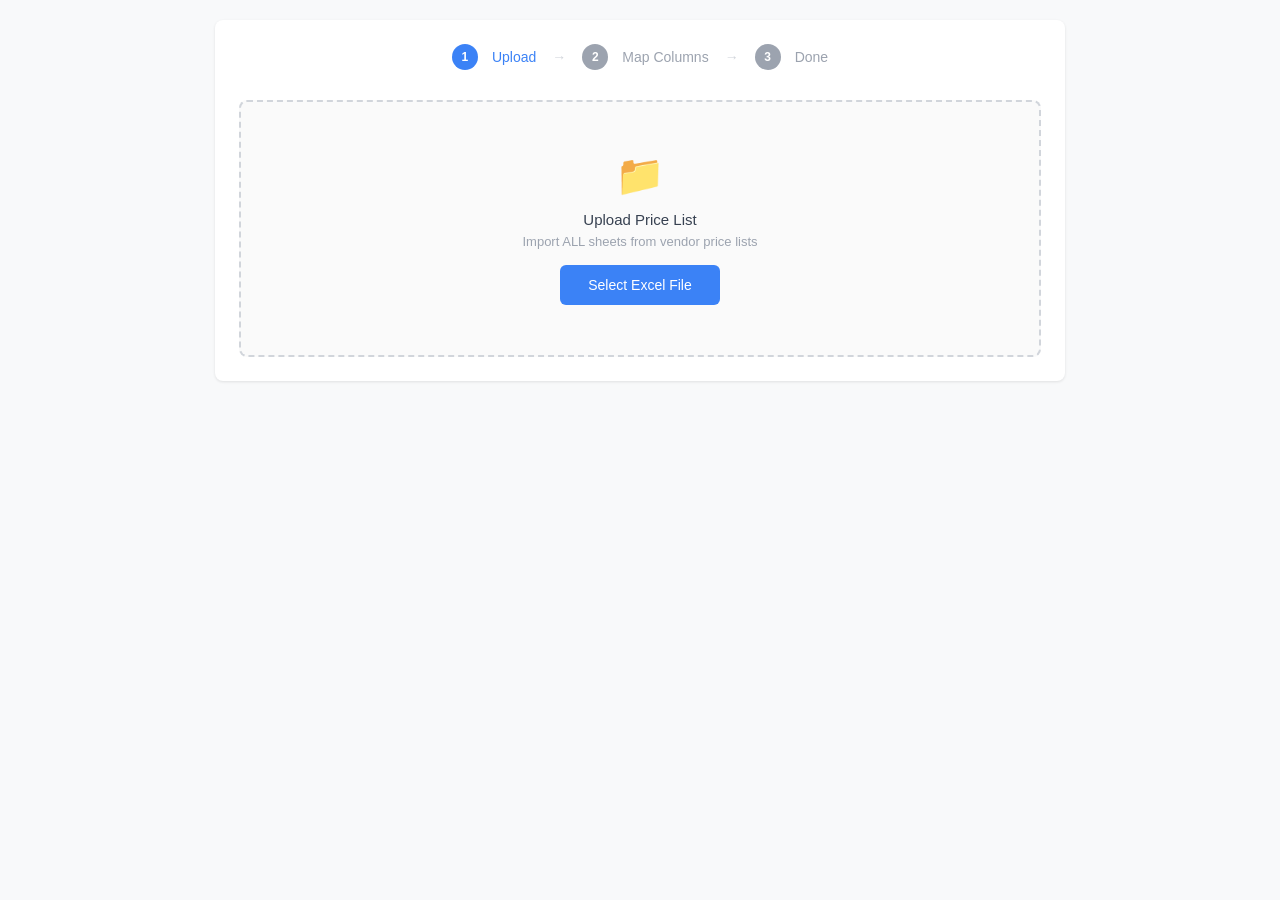
==== commit e5974ff5: "Update index.html" ====
--- a/index.html
+++ b/index.html
@@ -9,510 +9,346 @@
     <script src="https://js.zohostatic.com/creator/widgets/version/2.0/widgetsdk-min.js"></script>
     <style>
         *{margin:0;padding:0;box-sizing:border-box}
-        body{font-family:-apple-system,BlinkMacSystemFont,'Segoe UI',Roboto,sans-serif;background:#f5f7fa;padding:20px;color:#333}
-        .container{max-width:900px;margin:0 auto}
-        .card{background:#fff;border-radius:12px;box-shadow:0 2px 8px rgba(0,0,0,.1);padding:24px;margin-bottom:20px}
-        h1{font-size:22px;color:#1a1a2e;margin-bottom:6px}
-        h2{font-size:18px;color:#1a1a2e;margin-bottom:16px;display:flex;align-items:center;gap:8px}
-        .subtitle{color:#666;font-size:14px;margin-bottom:20px}
-        
-        /* Upload Area */
-        .upload-area{border:2px dashed #d0d5dd;border-radius:12px;padding:40px;text-align:center;background:#fafbfc}
-        .upload-icon{font-size:48px;margin-bottom:16px}
-        .upload-text{font-size:16px;color:#333;margin-bottom:8px}
-        .upload-hint{font-size:13px;color:#888;margin-bottom:20px}
-        .file-input-label{display:inline-block;padding:16px 40px;background:#3b82f6;color:#fff;border-radius:8px;font-size:18px;font-weight:600;cursor:pointer}
-        .file-input-label:hover{background:#2563eb}
-        .file-input-label input[type="file"]{position:absolute;width:1px;height:1px;padding:0;margin:-1px;overflow:hidden;clip:rect(0,0,0,0);border:0}
+        body{font-family:-apple-system,BlinkMacSystemFont,'Segoe UI',Roboto,sans-serif;background:#f8f9fa;padding:20px;color:#333}
+        .container{max-width:850px;margin:0 auto}
+        .card{background:#fff;border-radius:8px;box-shadow:0 1px 3px rgba(0,0,0,.1);padding:24px;margin-bottom:20px}
         
         /* Steps */
-        .steps{display:flex;justify-content:center;align-items:center;margin-bottom:24px;gap:12px}
-        .step{display:flex;align-items:center;gap:8px;font-size:14px;color:#999}
-        .step.active{color:#3b82f6;font-weight:600}
-        .step.completed{color:#10b981}
-        .step-num{width:28px;height:28px;border-radius:50%;background:#e5e7eb;display:flex;align-items:center;justify-content:center;font-weight:600;font-size:13px}
-        .step.active .step-num{background:#3b82f6;color:#fff}
-        .step.completed .step-num{background:#10b981;color:#fff}
-        .step-arrow{color:#d0d5dd}
-        
-        /* Sheet tags */
-        .sheets-info{background:#eef2ff;border-radius:8px;padding:16px;margin-bottom:20px}
-        .sheets-info-title{font-size:14px;margin-bottom:10px}
-        .sheets-info-title strong{color:#3b82f6}
+        .steps{display:flex;justify-content:center;align-items:center;gap:8px;margin-bottom:30px;font-size:14px}
+        .step-num{width:26px;height:26px;border-radius:50%;background:#3b82f6;color:#fff;display:inline-flex;align-items:center;justify-content:center;font-weight:600;font-size:12px}
+        .step-num.gray{background:#9ca3af}
+        .step-text{margin-left:6px;color:#3b82f6}
+        .step-text.gray{color:#9ca3af}
+        .step-arrow{color:#d1d5db;margin:0 8px}
+        
+        /* Upload */
+        .upload-area{border:2px dashed #d1d5db;border-radius:8px;padding:50px;text-align:center;background:#fafafa;cursor:pointer}
+        .upload-area:hover{border-color:#3b82f6;background:#f0f7ff}
+        .upload-icon{font-size:40px;margin-bottom:12px}
+        .upload-text{font-size:15px;color:#374151;margin-bottom:6px}
+        .upload-hint{font-size:13px;color:#9ca3af}
+        .file-label{display:inline-block;margin-top:16px;padding:12px 28px;background:#3b82f6;color:#fff;border-radius:6px;font-size:14px;font-weight:500;cursor:pointer}
+        .file-label:hover{background:#2563eb}
+        .file-label input{display:none}
+        
+        h2{font-size:16px;color:#111;margin-bottom:20px;display:flex;align-items:center;gap:8px}
+        
+        /* Sheets info box */
+        .sheets-box{background:#eef2ff;border-radius:6px;padding:14px;margin-bottom:20px}
+        .sheets-box p{font-size:13px;color:#374151;margin-bottom:10px}
+        .sheets-box strong{color:#3b82f6}
         .sheet-tags{display:flex;flex-wrap:wrap;gap:6px}
-        .sheet-tag{padding:4px 12px;background:#3b82f6;color:#fff;border-radius:4px;font-size:12px}
-        .sheet-tag.more{background:#64748b}
-        
-        /* Column mapping row */
-        .mapping-row{display:grid;grid-template-columns:1fr 1fr 1fr;gap:16px;margin-bottom:20px}
-        @media(max-width:768px){.mapping-row{grid-template-columns:1fr}}
-        
-        .mapping-col{position:relative}
-        .mapping-col label{display:block;font-size:13px;font-weight:600;margin-bottom:6px;color:#374151}
-        .mapping-col label .req{color:#ef4444}
-        
-        /* Multi-select dropdown */
-        .multi-select{position:relative}
-        .multi-select-btn{width:100%;padding:10px 12px;border:1px solid #d0d5dd;border-radius:8px;background:#fff;text-align:left;cursor:pointer;font-size:14px;color:#666;display:flex;justify-content:space-between;align-items:center}
-        .multi-select-btn:hover{border-color:#3b82f6}
-        .multi-select-btn.has-selection{color:#111}
-        .multi-select-btn .arrow{font-size:10px;color:#999}
-        .multi-select-dropdown{position:absolute;top:100%;left:0;right:0;background:#fff;border:1px solid #d0d5dd;border-radius:8px;box-shadow:0 4px 12px rgba(0,0,0,.15);z-index:100;max-height:250px;overflow-y:auto;display:none}
-        .multi-select-dropdown.open{display:block}
-        .multi-select-item{padding:10px 12px;display:flex;align-items:center;gap:10px;cursor:pointer;font-size:14px;border-bottom:1px solid #f0f0f0}
-        .multi-select-item:hover{background:#f8fafc}
-        .multi-select-item:last-child{border-bottom:none}
-        .multi-select-item input{width:16px;height:16px;cursor:pointer}
-        .multi-select-item.selected{background:#eef2ff}
-        
-        /* Markup section */
-        .markup-box{background:#dcfce7;border:1px solid #22c55e;border-radius:8px;padding:16px;margin-bottom:20px}
-        .markup-box-title{font-size:13px;color:#166534;margin-bottom:8px}
-        .markup-calc{background:#fff;border:1px dashed #22c55e;border-radius:6px;padding:12px;text-align:center}
-        .markup-calc .example{font-size:12px;color:#666;margin-bottom:4px}
-        .markup-calc .values{font-size:15px}
-        .markup-calc .cost{color:#666}
-        .markup-calc .arrow{margin:0 8px;color:#999}
-        .markup-calc .selling{color:#22c55e;font-weight:600}
-        .markup-input-row{display:flex;align-items:center;gap:10px;margin-top:12px}
-        .markup-input-row label{font-size:13px;color:#374151}
-        .markup-input-row input{width:70px;padding:8px;border:1px solid #d0d5dd;border-radius:6px;text-align:center;font-size:14px;font-weight:600}
-        
-        /* Info text */
-        .info-text{font-size:12px;color:#666;margin-top:16px;padding:12px;background:#f8fafc;border-radius:6px}
+        .sheet-tag{padding:4px 10px;background:#3b82f6;color:#fff;border-radius:4px;font-size:11px}
+        .sheet-tag.more{background:#6b7280}
+        
+        /* Vendor input */
+        .vendor-row{margin-bottom:20px}
+        .vendor-row label{display:block;font-size:12px;font-weight:600;color:#374151;margin-bottom:6px;text-transform:uppercase}
+        .vendor-row input{width:100%;padding:10px 12px;border:1px solid #d1d5db;border-radius:6px;font-size:14px}
+        .vendor-row input:focus{outline:none;border-color:#3b82f6}
+        
+        /* Column selects row */
+        .selects-row{display:flex;gap:12px;margin-bottom:20px}
+        .select-col{flex:1}
+        .select-col label{display:block;font-size:11px;font-weight:600;color:#374151;margin-bottom:6px;text-transform:uppercase}
+        .select-col label .req{color:#ef4444}
+        
+        /* Dropdown */
+        .dropdown{position:relative}
+        .dropdown-btn{width:100%;padding:10px 12px;border:1px solid #d1d5db;border-radius:6px;background:#fff;text-align:left;cursor:pointer;font-size:13px;color:#6b7280;display:flex;justify-content:space-between;align-items:center}
+        .dropdown-btn:hover{border-color:#9ca3af}
+        .dropdown-btn .arrow{font-size:10px}
+        .dropdown-list{position:absolute;top:100%;left:0;right:0;background:#fff;border:1px solid #d1d5db;border-radius:6px;box-shadow:0 4px 6px rgba(0,0,0,.1);z-index:100;max-height:220px;overflow-y:auto;display:none}
+        .dropdown-list.open{display:block}
+        .dropdown-item{padding:8px 12px;display:flex;align-items:center;gap:8px;cursor:pointer;font-size:13px;border-bottom:1px solid #f3f4f6}
+        .dropdown-item:last-child{border-bottom:none}
+        .dropdown-item:hover{background:#f9fafb}
+        .dropdown-item input{width:14px;height:14px}
+        .dropdown-item.checked{background:#eff6ff}
+        
+        /* Markup box */
+        .markup-box{background:#dcfce7;border-radius:6px;padding:16px;margin-bottom:20px}
+        .markup-example{background:#fff;border:1px dashed #86efac;border-radius:4px;padding:12px;text-align:center;margin-bottom:12px}
+        .markup-example .label{font-size:11px;color:#6b7280;margin-bottom:4px}
+        .markup-example .calc{font-size:14px}
+        .markup-example .cost{color:#6b7280}
+        .markup-example .selling{color:#22c55e;font-weight:600}
+        .markup-row{display:flex;align-items:center;gap:8px;font-size:13px;color:#166534}
+        .markup-row input{width:60px;padding:6px 8px;border:1px solid #86efac;border-radius:4px;text-align:center;font-size:14px}
+        
+        .info-text{font-size:12px;color:#6b7280;padding:10px;background:#f9fafb;border-radius:4px;margin-bottom:20px}
         
         /* Buttons */
-        .button-row{display:flex;gap:12px;margin-top:24px}
-        .btn{flex:1;padding:14px 24px;border-radius:8px;font-size:15px;font-weight:600;cursor:pointer;border:none;text-align:center}
-        .btn-secondary{background:#f3f4f6;color:#374151}
-        .btn-secondary:hover{background:#e5e7eb}
-        .btn-primary{background:#3b82f6;color:#fff}
-        .btn-primary:hover{background:#2563eb}
+        .btn-row{display:flex;gap:12px}
+        .btn{flex:1;padding:12px;border-radius:6px;font-size:14px;font-weight:500;cursor:pointer;border:none;text-align:center}
+        .btn-back{background:#f3f4f6;color:#374151}
+        .btn-back:hover{background:#e5e7eb}
+        .btn-import{background:#6b7280;color:#fff}
+        .btn-import:hover{background:#4b5563}
         .btn-success{background:#22c55e;color:#fff}
         
         /* Progress */
-        .progress-section{margin:24px 0}
-        .progress-bar-bg{height:8px;background:#e5e7eb;border-radius:4px;overflow:hidden}
-        .progress-bar{height:100%;background:#3b82f6;border-radius:4px;transition:width .3s}
-        .progress-text{text-align:center;margin-top:8px;font-size:14px;color:#666}
-        
-        /* Results */
-        .results{margin-top:24px}
-        .result-cards{display:grid;grid-template-columns:repeat(3,1fr);gap:16px;margin-bottom:24px}
-        .result-card{text-align:center;padding:20px;background:#f8fafc;border-radius:8px}
-        .result-card .value{font-size:32px;font-weight:700;color:#3b82f6}
-        .result-card .label{font-size:13px;color:#666;margin-top:4px}
+        .progress-box{margin:20px 0}
+        .progress-bar-bg{height:6px;background:#e5e7eb;border-radius:3px}
+        .progress-bar{height:100%;background:#3b82f6;border-radius:3px;transition:width .2s}
+        .progress-text{text-align:center;margin-top:8px;font-size:13px;color:#6b7280}
+        
+        .results{margin-top:20px}
+        .result-row{display:flex;gap:12px;margin-bottom:16px}
+        .result-card{flex:1;text-align:center;padding:16px;background:#f9fafb;border-radius:6px}
+        .result-card .num{font-size:28px;font-weight:700;color:#3b82f6}
+        .result-card .txt{font-size:12px;color:#6b7280;margin-top:4px}
         
         .hidden{display:none!important}
-        .status-box{margin-top:16px;padding:12px;border-radius:8px;text-align:center}
-        .status-box.loading{background:#e0f2fe;color:#0369a1}
-        .status-box.error{background:#fee2e2;color:#991b1b}
+        .status{margin-top:12px;padding:10px;border-radius:6px;text-align:center;font-size:13px}
+        .status.loading{background:#e0f2fe;color:#0369a1}
+        .status.error{background:#fee2e2;color:#991b1b}
     </style>
 </head>
 <body>
-    <div class="container">
-        <!-- Step 1: Upload -->
-        <div id="step1" class="card">
-            <div class="steps">
-                <div class="step active"><span class="step-num">1</span>Upload</div>
-                <span class="step-arrow">→</span>
-                <div class="step"><span class="step-num">2</span>Map Columns</div>
-                <span class="step-arrow">→</span>
-                <div class="step"><span class="step-num">3</span>Done</div>
-            </div>
-            <h1>Upload Price List</h1>
-            <p class="subtitle">Import ALL sheets from vendor price lists</p>
-            <div class="upload-area">
-                <div class="upload-icon">📁</div>
-                <div class="upload-text">Click to select your Excel file</div>
-                <div class="upload-hint">Supports .xlsx, .xls, .csv</div>
-                <label class="file-input-label">
-                    📂 SELECT FILE
-                    <input type="file" id="fileInput" accept=".xlsx,.xls,.csv" onchange="handleFile(this)">
-                </label>
-            </div>
-            <div id="statusBox" class="status-box hidden"></div>
-        </div>
-
-        <!-- Step 2: Map Columns -->
-        <div id="step2" class="card hidden">
-            <div class="steps">
-                <div class="step completed"><span class="step-num">✓</span>Upload</div>
-                <span class="step-arrow">→</span>
-                <div class="step active"><span class="step-num">2</span>Map Columns</div>
-                <span class="step-arrow">→</span>
-                <div class="step"><span class="step-num">3</span>Done</div>
-            </div>
-            
-            <h2>📋 Map Your Columns</h2>
-            
-            <div class="sheets-info">
-                <div class="sheets-info-title">Found <strong id="sheetCount">0</strong> sheets in this file. Select ALL column names that contain product codes, descriptions, and prices.</div>
-                <div class="sheet-tags" id="sheetTags"></div>
-            </div>
-            
-            <!-- Vendor Input -->
-            <div style="margin-bottom:20px">
-                <label style="display:block;font-size:13px;font-weight:600;margin-bottom:6px">VENDOR NAME <span style="color:#ef4444">*</span></label>
-                <input type="text" id="vendorName" placeholder="Enter vendor name (e.g., HIKVISION SA)" style="width:100%;padding:10px 12px;border:1px solid #d0d5dd;border-radius:8px;font-size:14px">
-            </div>
-            
-            <!-- Column Mapping Dropdowns -->
-            <div class="mapping-row">
-                <div class="mapping-col">
-                    <label>PRODUCT CODE COLUMNS <span class="req">*</span></label>
-                    <div class="multi-select" id="codeSelect">
-                        <button type="button" class="multi-select-btn" onclick="toggleDropdown('codeSelect')">
-                            <span>-- Select columns --</span>
-                            <span class="arrow">▼</span>
-                        </button>
-                        <div class="multi-select-dropdown" id="codeDropdown"></div>
-                    </div>
+<div class="container">
+    <!-- Step 1 -->
+    <div id="step1" class="card">
+        <div class="steps">
+            <span class="step-num">1</span><span class="step-text">Upload</span>
+            <span class="step-arrow">→</span>
+            <span class="step-num gray">2</span><span class="step-text gray">Map Columns</span>
+            <span class="step-arrow">→</span>
+            <span class="step-num gray">3</span><span class="step-text gray">Done</span>
+        </div>
+        <div class="upload-area" onclick="document.getElementById('fileInput').click()">
+            <div class="upload-icon">📁</div>
+            <div class="upload-text">Upload Price List</div>
+            <div class="upload-hint">Import ALL sheets from vendor price lists</div>
+            <label class="file-label">
+                Select Excel File
+                <input type="file" id="fileInput" accept=".xlsx,.xls,.csv" onchange="handleFile(this)">
+            </label>
+        </div>
+        <div id="status" class="status hidden"></div>
+    </div>
+
+    <!-- Step 2 -->
+    <div id="step2" class="card hidden">
+        <div class="steps">
+            <span class="step-num">1</span><span class="step-text">Upload</span>
+            <span class="step-arrow">→</span>
+            <span class="step-num">2</span><span class="step-text">Map Columns</span>
+            <span class="step-arrow">→</span>
+            <span class="step-num gray">3</span><span class="step-text gray">Done</span>
+        </div>
+        
+        <h2>📋 Map Your Columns</h2>
+        
+        <div class="sheets-box">
+            <p>Found <strong id="sheetCount">0</strong> sheets in this file. Select ALL column names that contain product codes, descriptions, and prices.</p>
+            <div class="sheet-tags" id="sheetTags"></div>
+        </div>
+        
+        <div class="vendor-row">
+            <label>Vendor Name *</label>
+            <input type="text" id="vendorName" placeholder="Enter vendor name (e.g., HIKVISION SA)">
+        </div>
+        
+        <div class="selects-row">
+            <div class="select-col">
+                <label>Product Code Columns <span class="req">*</span></label>
+                <div class="dropdown" id="codeDD">
+                    <button type="button" class="dropdown-btn" onclick="toggle('codeDD')"><span id="codeLabel">-- Select columns --</span><span class="arrow">▼</span></button>
+                    <div class="dropdown-list" id="codeList"></div>
                 </div>
-                <div class="mapping-col">
-                    <label>DESCRIPTION COLUMNS</label>
-                    <div class="multi-select" id="descSelect">
-                        <button type="button" class="multi-select-btn" onclick="toggleDropdown('descSelect')">
-                            <span>-- Select columns --</span>
-                            <span class="arrow">▼</span>
-                        </button>
-                        <div class="multi-select-dropdown" id="descDropdown"></div>
-                    </div>
+            </div>
+            <div class="select-col">
+                <label>Description Columns</label>
+                <div class="dropdown" id="descDD">
+                    <button type="button" class="dropdown-btn" onclick="toggle('descDD')"><span id="descLabel">-- Select columns --</span><span class="arrow">▼</span></button>
+                    <div class="dropdown-list" id="descList"></div>
                 </div>
-                <div class="mapping-col">
-                    <label>PRICE COLUMNS <span class="req">*</span></label>
-                    <div class="multi-select" id="priceSelect">
-                        <button type="button" class="multi-select-btn" onclick="toggleDropdown('priceSelect')">
-                            <span>-- Select columns --</span>
-                            <span class="arrow">▼</span>
-                        </button>
-                        <div class="multi-select-dropdown" id="priceDropdown"></div>
-                    </div>
+            </div>
+            <div class="select-col">
+                <label>Price Columns <span class="req">*</span></label>
+                <div class="dropdown" id="priceDD">
+                    <button type="button" class="dropdown-btn" onclick="toggle('priceDD')"><span id="priceLabel">-- Select columns --</span><span class="arrow">▼</span></button>
+                    <div class="dropdown-list" id="priceList"></div>
                 </div>
             </div>
-            
-            <!-- Markup Calculator -->
-            <div class="markup-box">
-                <div class="markup-calc">
-                    <div class="example">Example Calculation:</div>
-                    <div class="values">
-                        <span class="cost">Cost: R <span id="exampleCost">1000.00</span></span>
-                        <span class="arrow">→</span>
-                        <span class="selling">Selling: R <span id="exampleSelling">1450.00</span></span>
-                    </div>
-                </div>
-                <div class="markup-input-row">
-                    <label>Markup Percentage:</label>
-                    <input type="number" id="markupPercent" value="45" min="0" max="500" onchange="updateExample()">
-                    <span style="font-size:13px;color:#666">% - Both cost price and selling price will be stored.</span>
-                </div>
-            </div>
-            
-            <div class="info-text">
-                💡 <strong>Tip:</strong> Select multiple columns for product codes and prices. The system will try each one on every sheet.
-            </div>
-            
-            <div class="button-row">
-                <button class="btn btn-secondary" onclick="resetUpload()">Back</button>
-                <button class="btn btn-primary" onclick="startImport()">Import All Products ✓</button>
-            </div>
-        </div>
-
-        <!-- Step 3: Done -->
-        <div id="step3" class="card hidden">
-            <div class="steps">
-                <div class="step completed"><span class="step-num">✓</span>Upload</div>
-                <span class="step-arrow">→</span>
-                <div class="step completed"><span class="step-num">✓</span>Map Columns</div>
-                <span class="step-arrow">→</span>
-                <div class="step active"><span class="step-num">3</span>Done</div>
-            </div>
-            
-            <h2 id="importTitle">Importing Products...</h2>
-            
-            <div class="progress-section">
-                <div class="progress-bar-bg"><div class="progress-bar" id="progressBar" style="width:0%"></div></div>
-                <div class="progress-text" id="progressText">Preparing...</div>
-            </div>
-            
-            <div id="importResults" class="results hidden">
-                <div class="result-cards">
-                    <div class="result-card"><div class="value" id="totalImported">0</div><div class="label">Products Imported</div></div>
-                    <div class="result-card"><div class="value" id="totalSkipped">0</div><div class="label">Rows Skipped</div></div>
-                    <div class="result-card"><div class="value" id="vendorDisplay">-</div><div class="label">Vendor</div></div>
-                </div>
-                <button class="btn btn-success" onclick="resetUpload()" style="width:100%">✓ Upload Another File</button>
-            </div>
+        </div>
+        
+        <div class="markup-box">
+            <div class="markup-example">
+                <div class="label">Example Calculation:</div>
+                <div class="calc"><span class="cost">Cost: R <span id="exCost">1000.00</span></span> → <span class="selling">Selling: R <span id="exSell">1450.00</span></span></div>
+            </div>
+            <div class="markup-row">
+                <input type="number" id="markup" value="45" min="0" max="500" onchange="calcEx()">
+                <span>% markup. Both cost price and selling price will be stored.</span>
+            </div>
+        </div>
+        
+        <div class="info-text">💡 Select multiple columns for product codes and prices. The system will try each one on every sheet.</div>
+        
+        <div class="btn-row">
+            <button class="btn btn-back" onclick="reset()">Back</button>
+            <button class="btn btn-import" onclick="doImport()">Import All Products ✓</button>
         </div>
     </div>
 
+    <!-- Step 3 -->
+    <div id="step3" class="card hidden">
+        <div class="steps">
+            <span class="step-num">1</span><span class="step-text">Upload</span>
+            <span class="step-arrow">→</span>
+            <span class="step-num">2</span><span class="step-text">Map Columns</span>
+            <span class="step-arrow">→</span>
+            <span class="step-num">3</span><span class="step-text">Done</span>
+        </div>
+        <h2 id="title3">Importing...</h2>
+        <div class="progress-box">
+            <div class="progress-bar-bg"><div class="progress-bar" id="pbar" style="width:0"></div></div>
+            <div class="progress-text" id="ptxt">Preparing...</div>
+        </div>
+        <div id="results" class="results hidden">
+            <div class="result-row">
+                <div class="result-card"><div class="num" id="rImported">0</div><div class="txt">Products Imported</div></div>
+                <div class="result-card"><div class="num" id="rSkipped">0</div><div class="txt">Rows Skipped</div></div>
+                <div class="result-card"><div class="num" id="rVendor">-</div><div class="txt">Vendor</div></div>
+            </div>
+            <button class="btn btn-success" onclick="reset()" style="width:100%">Upload Another File</button>
+        </div>
+    </div>
+</div>
+
 <script>
-var workbook=null,allSheetData=[],fileName='',allColumns=[],zohoReady=false;
-var selectedCode=[],selectedDesc=[],selectedPrice=[];
-
-if(typeof ZOHO!=='undefined'&&ZOHO.CREATOR){
-    ZOHO.CREATOR.init().then(function(){zohoReady=true}).catch(function(e){console.log(e)});
-}
-
-function showStatus(msg,type){
-    var box=document.getElementById('statusBox');
-    box.className='status-box '+type;
-    box.textContent=msg;
-    box.classList.remove('hidden');
-}
-
-function handleFile(input){
-    if(!input.files||!input.files.length)return;
-    var file=input.files[0];
-    fileName=file.name;
-    showStatus('Reading '+fileName+'...','loading');
-    
-    var reader=new FileReader();
-    reader.onload=function(e){
+var wb=null,allData=[],fileName='',cols=[],zoho=false;
+var selCode=[],selDesc=[],selPrice=[];
+
+if(typeof ZOHO!=='undefined'&&ZOHO.CREATOR){ZOHO.CREATOR.init().then(function(){zoho=true}).catch(function(){});}
+
+function handleFile(inp){
+    if(!inp.files||!inp.files[0])return;
+    var f=inp.files[0];
+    fileName=f.name;
+    showSt('Reading '+fileName+'...','loading');
+    var r=new FileReader();
+    r.onload=function(e){
         try{
-            workbook=XLSX.read(new Uint8Array(e.target.result),{type:'array'});
-            if(!workbook.SheetNames.length){showStatus('No sheets found','error');return;}
-            
-            // Collect all unique columns from all sheets
-            allColumns=[];
-            allSheetData=[];
-            var colSet={};
-            
-            workbook.SheetNames.forEach(function(name){
-                var sheet=workbook.Sheets[name];
-                var json=XLSX.utils.sheet_to_json(sheet,{header:1,defval:''});
-                
-                // Find header row
-                var headerIdx=0;
-                for(var i=0;i<Math.min(15,json.length);i++){
-                    var cnt=0;
-                    for(var j=0;j<(json[i]||[]).length;j++)if(json[i][j]!=='')cnt++;
-                    if(cnt>=3){headerIdx=i;break;}
-                }
-                
-                var headers=json[headerIdx]||[];
-                headers.forEach(function(h){
-                    if(h&&!colSet[h]){colSet[h]=true;allColumns.push(h);}
-                });
-                
-                // Store data rows
-                for(var k=headerIdx+1;k<json.length;k++){
-                    var row=json[k];
-                    var hasData=false;
-                    for(var l=0;l<row.length;l++)if(row[l]!==''){hasData=true;break;}
-                    if(hasData){
-                        var rowObj={_sheet:name,_headers:headers,_data:row};
-                        allSheetData.push(rowObj);
-                    }
-                }
+            wb=XLSX.read(new Uint8Array(e.target.result),{type:'array'});
+            if(!wb.SheetNames.length){showSt('No sheets','error');return;}
+            cols=[];allData=[];var seen={};
+            wb.SheetNames.forEach(function(sn){
+                var sh=wb.Sheets[sn],js=XLSX.utils.sheet_to_json(sh,{header:1,defval:''});
+                var hi=0;
+                for(var i=0;i<Math.min(15,js.length);i++){var c=0;for(var j=0;j<(js[i]||[]).length;j++)if(js[i][j]!=='')c++;if(c>=3){hi=i;break;}}
+                var hdr=js[hi]||[];
+                hdr.forEach(function(h){if(h&&!seen[h]){seen[h]=1;cols.push(h);}});
+                for(var k=hi+1;k<js.length;k++){var rw=js[k],has=false;for(var l=0;l<rw.length;l++)if(rw[l]!==''){has=true;break;}if(has)allData.push({h:hdr,d:rw});}
             });
-            
             document.getElementById('step1').classList.add('hidden');
             document.getElementById('step2').classList.remove('hidden');
-            
-            // Show sheet info
-            document.getElementById('sheetCount').textContent=workbook.SheetNames.length;
-            var tagsHtml='';
-            var maxShow=8;
-            workbook.SheetNames.slice(0,maxShow).forEach(function(n){tagsHtml+='<span class="sheet-tag">'+n+'</span>'});
-            if(workbook.SheetNames.length>maxShow)tagsHtml+='<span class="sheet-tag more">+'+(workbook.SheetNames.length-maxShow)+' more</span>';
-            document.getElementById('sheetTags').innerHTML=tagsHtml;
-            
-            populateDropdowns();
-            autoDetect();
-            
-        }catch(err){showStatus('Error: '+err.message,'error');}
+            document.getElementById('sheetCount').textContent=wb.SheetNames.length;
+            var tg='',mx=8;
+            wb.SheetNames.slice(0,mx).forEach(function(n){tg+='<span class="sheet-tag">'+n+'</span>';});
+            if(wb.SheetNames.length>mx)tg+='<span class="sheet-tag more">+'+(wb.SheetNames.length-mx)+' more</span>';
+            document.getElementById('sheetTags').innerHTML=tg;
+            fillDD();autoSel();
+        }catch(err){showSt('Error: '+err.message,'error');}
     };
-    reader.readAsArrayBuffer(file);
-}
-
-function populateDropdowns(){
-    ['codeDropdown','descDropdown','priceDropdown'].forEach(function(id){
-        var dd=document.getElementById(id);
-        dd.innerHTML='';
-        allColumns.forEach(function(col,i){
-            var div=document.createElement('div');
-            div.className='multi-select-item';
-            div.innerHTML='<input type="checkbox" value="'+i+'" onchange="handleCheck(this,\''+id+'\')"><span>'+col+'</span>';
-            dd.appendChild(div);
+    r.readAsArrayBuffer(f);
+}
+
+function showSt(m,t){var s=document.getElementById('status');s.className='status '+t;s.textContent=m;s.classList.remove('hidden');}
+
+function fillDD(){
+    ['codeList','descList','priceList'].forEach(function(id){
+        var el=document.getElementById(id);el.innerHTML='';
+        cols.forEach(function(c,i){
+            var d=document.createElement('div');d.className='dropdown-item';d.innerHTML='<input type="checkbox" data-i="'+i+'" onchange="chk(this,\''+id+'\')"><span>'+c+'</span>';
+            el.appendChild(d);
         });
     });
 }
 
-function toggleDropdown(selectId){
-    var dd=document.getElementById(selectId.replace('Select','Dropdown'));
-    // Close all others
-    document.querySelectorAll('.multi-select-dropdown').forEach(function(d){
-        if(d.id!==dd.id)d.classList.remove('open');
+function toggle(id){
+    var list=document.getElementById(id).querySelector('.dropdown-list');
+    document.querySelectorAll('.dropdown-list').forEach(function(l){if(l!==list)l.classList.remove('open');});
+    list.classList.toggle('open');
+}
+document.addEventListener('click',function(e){if(!e.target.closest('.dropdown'))document.querySelectorAll('.dropdown-list').forEach(function(l){l.classList.remove('open');});});
+
+function chk(cb,listId){
+    var i=parseInt(cb.dataset.i),arr,lbl;
+    if(listId==='codeList'){arr=selCode;lbl='codeLabel';}
+    else if(listId==='descList'){arr=selDesc;lbl='descLabel';}
+    else{arr=selPrice;lbl='priceLabel';}
+    var p=arr.indexOf(i);
+    if(cb.checked&&p===-1)arr.push(i);
+    else if(!cb.checked&&p!==-1)arr.splice(p,1);
+    cb.parentElement.classList.toggle('checked',cb.checked);
+    document.getElementById(lbl).textContent=arr.length?arr.length+' selected':'-- Select columns --';
+}
+
+function autoSel(){
+    selCode=[];selDesc=[];selPrice=[];
+    var cp=['code','item','sku','part','model'],dp=['desc','name','spec','title'],pp=['price','cost','rate','reseller','standard','amount'];
+    cols.forEach(function(c,i){
+        var l=c.toLowerCase();
+        cp.forEach(function(p){if(l.indexOf(p)!==-1&&selCode.indexOf(i)===-1){selCode.push(i);mark('codeList',i);}});
+        dp.forEach(function(p){if(l.indexOf(p)!==-1&&selDesc.indexOf(i)===-1){selDesc.push(i);mark('descList',i);}});
+        pp.forEach(function(p){if(l.indexOf(p)!==-1&&selPrice.indexOf(i)===-1){selPrice.push(i);mark('priceList',i);}});
     });
-    dd.classList.toggle('open');
-}
-
-// Close dropdowns when clicking outside
-document.addEventListener('click',function(e){
-    if(!e.target.closest('.multi-select')){
-        document.querySelectorAll('.multi-select-dropdown').forEach(function(d){d.classList.remove('open')});
-    }
-});
-
-function handleCheck(cb,dropdownId){
-    var idx=parseInt(cb.value);
-    var arr,btnId;
-    if(dropdownId==='codeDropdown'){arr=selectedCode;btnId='codeSelect';}
-    else if(dropdownId==='descDropdown'){arr=selectedDesc;btnId='descSelect';}
-    else{arr=selectedPrice;btnId='priceSelect';}
-    
-    var pos=arr.indexOf(idx);
-    if(cb.checked&&pos===-1)arr.push(idx);
-    else if(!cb.checked&&pos!==-1)arr.splice(pos,1);
-    
-    cb.parentElement.classList.toggle('selected',cb.checked);
-    updateBtnText(btnId,arr);
-}
-
-function updateBtnText(selectId,arr){
-    var btn=document.querySelector('#'+selectId+' .multi-select-btn span:first-child');
-    if(arr.length===0){
-        btn.textContent='-- Select columns --';
-        document.querySelector('#'+selectId+' .multi-select-btn').classList.remove('has-selection');
-    }else{
-        var names=arr.map(function(i){return allColumns[i]}).join(', ');
-        btn.textContent=arr.length+' selected: '+names.substring(0,30)+(names.length>30?'...':'');
-        document.querySelector('#'+selectId+' .multi-select-btn').classList.add('has-selection');
-    }
-}
-
-function autoDetect(){
-    selectedCode=[];selectedDesc=[];selectedPrice=[];
-    var code=['code','item','sku','part','model','ef code'];
-    var desc=['desc','name','specification','title'];
-    var price=['price','cost','rate','reseller','standard','selling','amount'];
-    
-    allColumns.forEach(function(col,i){
-        var low=col.toLowerCase();
-        code.forEach(function(p){if(low.indexOf(p)!==-1&&selectedCode.indexOf(i)===-1){selectedCode.push(i);checkItem('codeDropdown',i)}});
-        desc.forEach(function(p){if(low.indexOf(p)!==-1&&selectedDesc.indexOf(i)===-1){selectedDesc.push(i);checkItem('descDropdown',i)}});
-        price.forEach(function(p){if(low.indexOf(p)!==-1&&selectedPrice.indexOf(i)===-1){selectedPrice.push(i);checkItem('priceDropdown',i)}});
-    });
-    
-    updateBtnText('codeSelect',selectedCode);
-    updateBtnText('descSelect',selectedDesc);
-    updateBtnText('priceSelect',selectedPrice);
-}
-
-function checkItem(dropdownId,idx){
-    var cb=document.querySelector('#'+dropdownId+' input[value="'+idx+'"]');
-    if(cb){cb.checked=true;cb.parentElement.classList.add('selected');}
-}
-
-function updateExample(){
-    var markup=parseFloat(document.getElementById('markupPercent').value)||45;
-    var cost=1000;
-    var selling=cost*(1+markup/100);
-    document.getElementById('exampleCost').textContent=cost.toFixed(2);
-    document.getElementById('exampleSelling').textContent=selling.toFixed(2);
-}
-
-function resetUpload(){
-    workbook=null;allSheetData=[];fileName='';allColumns=[];
-    selectedCode=[];selectedDesc=[];selectedPrice=[];
+    document.getElementById('codeLabel').textContent=selCode.length?selCode.length+' selected':'-- Select columns --';
+    document.getElementById('descLabel').textContent=selDesc.length?selDesc.length+' selected':'-- Select columns --';
+    document.getElementById('priceLabel').textContent=selPrice.length?selPrice.length+' selected':'-- Select columns --';
+}
+function mark(listId,i){var cb=document.querySelector('#'+listId+' input[data-i="'+i+'"]');if(cb){cb.checked=true;cb.parentElement.classList.add('checked');}}
+
+function calcEx(){var m=parseFloat(document.getElementById('markup').value)||45;document.getElementById('exCost').textContent='1000.00';document.getElementById('exSell').textContent=(1000*(1+m/100)).toFixed(2);}
+
+function reset(){
+    wb=null;allData=[];fileName='';cols=[];selCode=[];selDesc=[];selPrice=[];
     document.getElementById('fileInput').value='';
     document.getElementById('vendorName').value='';
     document.getElementById('step1').classList.remove('hidden');
     document.getElementById('step2').classList.add('hidden');
     document.getElementById('step3').classList.add('hidden');
-    document.getElementById('statusBox').classList.add('hidden');
-    document.getElementById('importResults').classList.add('hidden');
-}
-
-function getVal(row,colNames){
-    var headers=row._headers;
-    var data=row._data;
-    for(var i=0;i<colNames.length;i++){
-        var idx=headers.indexOf(colNames[i]);
-        if(idx!==-1&&data[idx]!==undefined&&data[idx]!=='')return data[idx];
-    }
-    return '';
-}
-
-function getNumVal(row,colNames){
-    var headers=row._headers;
-    var data=row._data;
-    for(var i=0;i<colNames.length;i++){
-        var idx=headers.indexOf(colNames[i]);
-        if(idx!==-1){
-            var v=data[idx];
-            if(v!==undefined&&v!==''){
-                var n=parseFloat(String(v).replace(/[^0-9.-]/g,''));
-                if(!isNaN(n)&&n>0)return n;
-            }
-        }
-    }
-    return 0;
-}
-
-async function startImport(){
-    var vendor=document.getElementById('vendorName').value.trim();
-    var markup=parseFloat(document.getElementById('markupPercent').value)||45;
-    
-    if(!vendor){alert('Enter vendor name');return;}
-    if(!selectedCode.length){alert('Select Product Code columns');return;}
-    if(!selectedPrice.length){alert('Select Price columns');return;}
-    
-    var codeNames=selectedCode.map(function(i){return allColumns[i]});
-    var descNames=selectedDesc.map(function(i){return allColumns[i]});
-    var priceNames=selectedPrice.map(function(i){return allColumns[i]});
+    document.getElementById('status').classList.add('hidden');
+    document.getElementById('results').classList.add('hidden');
+}
+
+function gv(row,names){for(var i=0;i<names.length;i++){var x=row.h.indexOf(names[i]);if(x!==-1&&row.d[x]!==undefined&&row.d[x]!=='')return row.d[x];}return '';}
+function gn(row,names){for(var i=0;i<names.length;i++){var x=row.h.indexOf(names[i]);if(x!==-1){var v=row.d[x];if(v!==undefined&&v!==''){var n=parseFloat(String(v).replace(/[^0-9.-]/g,''));if(!isNaN(n)&&n>0)return n;}}}return 0;}
+
+async function doImport(){
+    var vn=document.getElementById('vendorName').value.trim();
+    var mk=parseFloat(document.getElementById('markup').value)||45;
+    if(!vn){alert('Enter vendor name');return;}
+    if(!selCode.length){alert('Select Product Code columns');return;}
+    if(!selPrice.length){alert('Select Price columns');return;}
+    var cn=selCode.map(function(i){return cols[i];}),dn=selDesc.map(function(i){return cols[i];}),pn=selPrice.map(function(i){return cols[i];});
     
     document.getElementById('step2').classList.add('hidden');
     document.getElementById('step3').classList.remove('hidden');
+    var bar=document.getElementById('pbar'),txt=document.getElementById('ptxt');
+    var tot=allData.length,imp=0,skip=0;
+    txt.textContent='Creating price list...';bar.style.width='5%';
     
-    var bar=document.getElementById('progressBar');
-    var txt=document.getElementById('progressText');
-    var total=allSheetData.length,imported=0,skipped=0;
-    
-    txt.textContent='Creating price list...';
-    bar.style.width='5%';
-    
-    if(zohoReady){
-        try{
-            await ZOHO.CREATOR.API.addRecord({appName:"forbtech-pricelist-manager",formName:"Price_Lists",
-                data:{data:{File_Name:fileName,Vendor_Name:vendor,Upload_Date:new Date().toISOString().split('T')[0],Product_Count:total}}});
-        }catch(e){}
-    }
-    
+    if(zoho){try{await ZOHO.CREATOR.API.addRecord({appName:"forbtech-pricelist-manager",formName:"Price_Lists",data:{data:{File_Name:fileName,Vendor_Name:vn,Upload_Date:new Date().toISOString().split('T')[0],Product_Count:tot}}});}catch(e){}}
     bar.style.width='10%';
     
-    for(var i=0;i<total;i++){
-        var row=allSheetData[i];
-        var code=getVal(row,codeNames);
-        var price=getNumVal(row,priceNames);
-        var desc=descNames.length?getVal(row,descNames):'';
-        
-        if(!code||price===0){skipped++;continue;}
-        
-        var selling=Math.round(price*(1+markup/100)*100)/100;
-        
-        if(zohoReady){
-            try{
-                await ZOHO.CREATOR.API.addRecord({appName:"forbtech-pricelist-manager",formName:"Products",
-                    data:{data:{product_code:String(code),description:String(desc),cost_price:price,selling_price:selling,markup_percent:markup,vendor_name:vendor}}});
-                imported++;
-            }catch(e){skipped++;}
-        }else{imported++;}
-        
-        if(i%10===0||i===total-1){
-            bar.style.width=(10+90*(i+1)/total)+'%';
-            txt.textContent='Processing: '+(i+1)+'/'+total;
-        }
+    for(var i=0;i<tot;i++){
+        var r=allData[i],code=gv(r,cn),price=gn(r,pn),desc=dn.length?gv(r,dn):'';
+        if(!code||price===0){skip++;continue;}
+        var sell=Math.round(price*(1+mk/100)*100)/100;
+        if(zoho){try{await ZOHO.CREATOR.API.addRecord({appName:"forbtech-pricelist-manager",formName:"Products",data:{data:{product_code:String(code),description:String(desc),cost_price:price,selling_price:sell,markup_percent:mk,vendor_name:vn}}});imp++;}catch(e){skip++;}}
+        else{imp++;}
+        if(i%10===0||i===tot-1){bar.style.width=(10+90*(i+1)/tot)+'%';txt.textContent='Processing '+(i+1)+'/'+tot;}
     }
-    
-    document.getElementById('importTitle').textContent='✓ Import Complete!';
-    document.getElementById('totalImported').textContent=imported;
-    document.getElementById('totalSkipped').textContent=skipped;
-    document.getElementById('vendorDisplay').textContent=vendor;
-    document.getElementById('importResults').classList.remove('hidden');
-    bar.style.width='100%';
-    txt.textContent='Done!';
+    document.getElementById('title3').textContent='✓ Import Complete!';
+    document.getElementById('rImported').textContent=imp;
+    document.getElementById('rSkipped').textContent=skip;
+    document.getElementById('rVendor').textContent=vn;
+    document.getElementById('results').classList.remove('hidden');
+    bar.style.width='100%';txt.textContent='Done!';
 }
 </script>
 <script defer src="https://static.cloudflareinsights.com/beacon.min.js/v8c78df7c7c0f484497ecbca7046644da1771523124516" integrity="sha512-8DS7rgIrAmghBFwoOTujcf6D9rXvH8xm8JQ1Ja01h9QX8EzXldiszufYa4IFfKdLUKTTrnSFXLDkUEOTrZQ8Qg==" data-cf-beacon='{"version":"2024.11.0","token":"7f7b0fd8732c4326aae4b9d58d5c514a","server_timing":{"name":{"cfCacheStatus":true,"cfEdge":true,"cfExtPri":true,"cfL4":true,"cfOrigin":true,"cfSpeedBrain":true},"location_startswith":null}}' crossorigin="anonymous"></script>
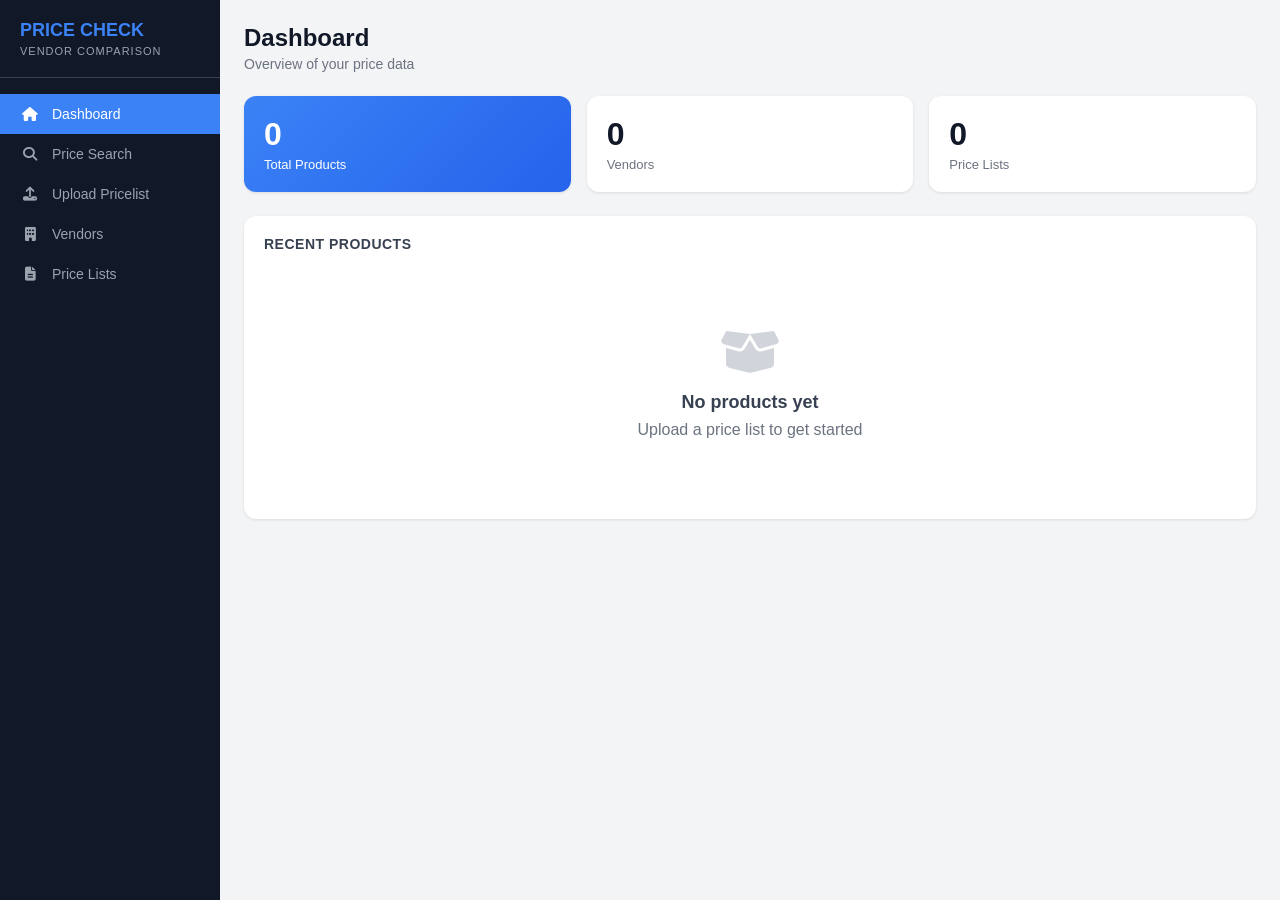
==== commit 39e2bd20: "Update index.html" ====
--- a/index.html
+++ b/index.html
@@ -4,351 +4,972 @@
 <head>
     <meta charset="UTF-8">
     <meta name="viewport" content="width=device-width, initial-scale=1.0">
-    <title>Price List Uploader</title>
+    <title>Price Check - Vendor Comparison</title>
     <script src="https://cdn.sheetjs.com/xlsx-0.20.1/package/dist/xlsx.full.min.js"></script>
     <script src="https://js.zohostatic.com/creator/widgets/version/2.0/widgetsdk-min.js"></script>
+    <link rel="stylesheet" href="https://cdnjs.cloudflare.com/ajax/libs/font-awesome/6.4.0/css/all.min.css">
     <style>
-        *{margin:0;padding:0;box-sizing:border-box}
-        body{font-family:-apple-system,BlinkMacSystemFont,'Segoe UI',Roboto,sans-serif;background:#f8f9fa;padding:20px;color:#333}
-        .container{max-width:850px;margin:0 auto}
-        .card{background:#fff;border-radius:8px;box-shadow:0 1px 3px rgba(0,0,0,.1);padding:24px;margin-bottom:20px}
+        :root {
+            --primary: #3b82f6;
+            --primary-dark: #2563eb;
+            --success: #22c55e;
+            --warning: #f59e0b;
+            --danger: #ef4444;
+            --gray-50: #f9fafb;
+            --gray-100: #f3f4f6;
+            --gray-200: #e5e7eb;
+            --gray-300: #d1d5db;
+            --gray-400: #9ca3af;
+            --gray-500: #6b7280;
+            --gray-600: #4b5563;
+            --gray-700: #374151;
+            --gray-800: #1f2937;
+            --gray-900: #111827;
+            --sidebar-width: 220px;
+        }
+        * { margin: 0; padding: 0; box-sizing: border-box; }
+        body { font-family: -apple-system, BlinkMacSystemFont, 'Segoe UI', Roboto, sans-serif; background: var(--gray-100); color: var(--gray-800); }
+        
+        /* Layout */
+        .app { display: flex; min-height: 100vh; }
+        
+        /* Sidebar */
+        .sidebar { width: var(--sidebar-width); background: var(--gray-900); color: white; padding: 20px 0; position: fixed; height: 100vh; overflow-y: auto; }
+        .sidebar-header { padding: 0 20px 20px; border-bottom: 1px solid var(--gray-700); }
+        .sidebar-title { font-size: 18px; font-weight: 700; color: var(--primary); }
+        .sidebar-subtitle { font-size: 11px; color: var(--gray-400); text-transform: uppercase; letter-spacing: 1px; margin-top: 4px; }
+        .sidebar-nav { padding: 16px 0; }
+        .nav-item { display: flex; align-items: center; gap: 12px; padding: 12px 20px; color: var(--gray-400); cursor: pointer; transition: all 0.2s; font-size: 14px; }
+        .nav-item:hover { background: var(--gray-800); color: white; }
+        .nav-item.active { background: var(--primary); color: white; }
+        .nav-item i { width: 20px; text-align: center; }
+        
+        /* Main Content */
+        .main { flex: 1; margin-left: var(--sidebar-width); padding: 24px; }
+        .page { display: none; }
+        .page.active { display: block; }
+        .page-header { margin-bottom: 24px; }
+        .page-title { font-size: 24px; font-weight: 600; color: var(--gray-900); }
+        .page-subtitle { font-size: 14px; color: var(--gray-500); margin-top: 4px; }
+        
+        /* Cards */
+        .card { background: white; border-radius: 12px; box-shadow: 0 1px 3px rgba(0,0,0,0.1); padding: 20px; margin-bottom: 20px; }
+        .card-title { font-size: 14px; font-weight: 600; color: var(--gray-700); margin-bottom: 16px; text-transform: uppercase; letter-spacing: 0.5px; }
+        
+        /* Stats Grid */
+        .stats-grid { display: grid; grid-template-columns: repeat(auto-fit, minmax(200px, 1fr)); gap: 16px; margin-bottom: 24px; }
+        .stat-card { background: white; border-radius: 12px; padding: 20px; box-shadow: 0 1px 3px rgba(0,0,0,0.1); }
+        .stat-value { font-size: 32px; font-weight: 700; color: var(--gray-900); }
+        .stat-label { font-size: 13px; color: var(--gray-500); margin-top: 4px; }
+        .stat-card.primary { background: linear-gradient(135deg, var(--primary), var(--primary-dark)); color: white; }
+        .stat-card.primary .stat-value, .stat-card.primary .stat-label { color: white; }
+        
+        /* Search Box */
+        .search-box { position: relative; margin-bottom: 20px; }
+        .search-box input { width: 100%; padding: 14px 20px 14px 48px; border: 2px solid var(--gray-200); border-radius: 10px; font-size: 15px; transition: border-color 0.2s; }
+        .search-box input:focus { outline: none; border-color: var(--primary); }
+        .search-box i { position: absolute; left: 18px; top: 50%; transform: translateY(-50%); color: var(--gray-400); }
+        
+        /* Table */
+        .table-wrapper { overflow-x: auto; }
+        table { width: 100%; border-collapse: collapse; font-size: 14px; }
+        th { text-align: left; padding: 12px 16px; background: var(--gray-50); color: var(--gray-600); font-weight: 600; font-size: 12px; text-transform: uppercase; letter-spacing: 0.5px; border-bottom: 2px solid var(--gray-200); }
+        td { padding: 14px 16px; border-bottom: 1px solid var(--gray-100); }
+        tr:hover { background: var(--gray-50); }
+        .vendor-badge { display: inline-block; padding: 4px 10px; background: var(--success); color: white; border-radius: 4px; font-size: 11px; font-weight: 600; text-transform: uppercase; }
+        .price { font-weight: 600; color: var(--gray-900); }
+        
+        /* Buttons */
+        .btn { display: inline-flex; align-items: center; gap: 8px; padding: 10px 20px; border-radius: 8px; font-size: 14px; font-weight: 500; cursor: pointer; border: none; transition: all 0.2s; }
+        .btn-primary { background: var(--primary); color: white; }
+        .btn-primary:hover { background: var(--primary-dark); }
+        .btn-secondary { background: var(--gray-100); color: var(--gray-700); }
+        .btn-secondary:hover { background: var(--gray-200); }
+        .btn-danger { background: var(--danger); color: white; }
+        .btn-danger:hover { background: #dc2626; }
+        .btn-sm { padding: 6px 12px; font-size: 12px; }
+        
+        /* Upload Area */
+        .upload-area { border: 2px dashed var(--gray-300); border-radius: 12px; padding: 40px; text-align: center; background: var(--gray-50); cursor: pointer; transition: all 0.2s; }
+        .upload-area:hover { border-color: var(--primary); background: #eff6ff; }
+        .upload-area i { font-size: 40px; color: var(--gray-400); margin-bottom: 12px; }
+        .upload-area h3 { font-size: 16px; color: var(--gray-700); margin-bottom: 4px; }
+        .upload-area p { font-size: 13px; color: var(--gray-500); }
+        
+        /* Form Elements */
+        .form-group { margin-bottom: 16px; }
+        .form-group label { display: block; font-size: 13px; font-weight: 600; color: var(--gray-700); margin-bottom: 6px; }
+        .form-group input, .form-group select { width: 100%; padding: 10px 14px; border: 1px solid var(--gray-300); border-radius: 8px; font-size: 14px; }
+        .form-group input:focus, .form-group select:focus { outline: none; border-color: var(--primary); box-shadow: 0 0 0 3px rgba(59,130,246,0.1); }
+        
+        /* Dropdown Multi-select */
+        .dropdown { position: relative; }
+        .dropdown-btn { width: 100%; padding: 10px 14px; border: 1px solid var(--gray-300); border-radius: 8px; background: white; text-align: left; cursor: pointer; font-size: 14px; color: var(--gray-500); display: flex; justify-content: space-between; align-items: center; }
+        .dropdown-btn.has-value { color: var(--gray-800); }
+        .dropdown-list { position: absolute; top: 100%; left: 0; right: 0; background: white; border: 1px solid var(--gray-300); border-radius: 8px; box-shadow: 0 4px 12px rgba(0,0,0,0.15); z-index: 100; max-height: 200px; overflow-y: auto; display: none; }
+        .dropdown-list.open { display: block; }
+        .dropdown-item { padding: 10px 14px; display: flex; align-items: center; gap: 10px; cursor: pointer; font-size: 13px; }
+        .dropdown-item:hover { background: var(--gray-50); }
+        .dropdown-item.selected { background: #eff6ff; }
+        .dropdown-item input { width: 16px; height: 16px; }
         
         /* Steps */
-        .steps{display:flex;justify-content:center;align-items:center;gap:8px;margin-bottom:30px;font-size:14px}
-        .step-num{width:26px;height:26px;border-radius:50%;background:#3b82f6;color:#fff;display:inline-flex;align-items:center;justify-content:center;font-weight:600;font-size:12px}
-        .step-num.gray{background:#9ca3af}
-        .step-text{margin-left:6px;color:#3b82f6}
-        .step-text.gray{color:#9ca3af}
-        .step-arrow{color:#d1d5db;margin:0 8px}
-        
-        /* Upload */
-        .upload-area{border:2px dashed #d1d5db;border-radius:8px;padding:50px;text-align:center;background:#fafafa;cursor:pointer}
-        .upload-area:hover{border-color:#3b82f6;background:#f0f7ff}
-        .upload-icon{font-size:40px;margin-bottom:12px}
-        .upload-text{font-size:15px;color:#374151;margin-bottom:6px}
-        .upload-hint{font-size:13px;color:#9ca3af}
-        .file-label{display:inline-block;margin-top:16px;padding:12px 28px;background:#3b82f6;color:#fff;border-radius:6px;font-size:14px;font-weight:500;cursor:pointer}
-        .file-label:hover{background:#2563eb}
-        .file-label input{display:none}
-        
-        h2{font-size:16px;color:#111;margin-bottom:20px;display:flex;align-items:center;gap:8px}
-        
-        /* Sheets info box */
-        .sheets-box{background:#eef2ff;border-radius:6px;padding:14px;margin-bottom:20px}
-        .sheets-box p{font-size:13px;color:#374151;margin-bottom:10px}
-        .sheets-box strong{color:#3b82f6}
-        .sheet-tags{display:flex;flex-wrap:wrap;gap:6px}
-        .sheet-tag{padding:4px 10px;background:#3b82f6;color:#fff;border-radius:4px;font-size:11px}
-        .sheet-tag.more{background:#6b7280}
-        
-        /* Vendor input */
-        .vendor-row{margin-bottom:20px}
-        .vendor-row label{display:block;font-size:12px;font-weight:600;color:#374151;margin-bottom:6px;text-transform:uppercase}
-        .vendor-row input{width:100%;padding:10px 12px;border:1px solid #d1d5db;border-radius:6px;font-size:14px}
-        .vendor-row input:focus{outline:none;border-color:#3b82f6}
-        
-        /* Column selects row */
-        .selects-row{display:flex;gap:12px;margin-bottom:20px}
-        .select-col{flex:1}
-        .select-col label{display:block;font-size:11px;font-weight:600;color:#374151;margin-bottom:6px;text-transform:uppercase}
-        .select-col label .req{color:#ef4444}
-        
-        /* Dropdown */
-        .dropdown{position:relative}
-        .dropdown-btn{width:100%;padding:10px 12px;border:1px solid #d1d5db;border-radius:6px;background:#fff;text-align:left;cursor:pointer;font-size:13px;color:#6b7280;display:flex;justify-content:space-between;align-items:center}
-        .dropdown-btn:hover{border-color:#9ca3af}
-        .dropdown-btn .arrow{font-size:10px}
-        .dropdown-list{position:absolute;top:100%;left:0;right:0;background:#fff;border:1px solid #d1d5db;border-radius:6px;box-shadow:0 4px 6px rgba(0,0,0,.1);z-index:100;max-height:220px;overflow-y:auto;display:none}
-        .dropdown-list.open{display:block}
-        .dropdown-item{padding:8px 12px;display:flex;align-items:center;gap:8px;cursor:pointer;font-size:13px;border-bottom:1px solid #f3f4f6}
-        .dropdown-item:last-child{border-bottom:none}
-        .dropdown-item:hover{background:#f9fafb}
-        .dropdown-item input{width:14px;height:14px}
-        .dropdown-item.checked{background:#eff6ff}
-        
-        /* Markup box */
-        .markup-box{background:#dcfce7;border-radius:6px;padding:16px;margin-bottom:20px}
-        .markup-example{background:#fff;border:1px dashed #86efac;border-radius:4px;padding:12px;text-align:center;margin-bottom:12px}
-        .markup-example .label{font-size:11px;color:#6b7280;margin-bottom:4px}
-        .markup-example .calc{font-size:14px}
-        .markup-example .cost{color:#6b7280}
-        .markup-example .selling{color:#22c55e;font-weight:600}
-        .markup-row{display:flex;align-items:center;gap:8px;font-size:13px;color:#166534}
-        .markup-row input{width:60px;padding:6px 8px;border:1px solid #86efac;border-radius:4px;text-align:center;font-size:14px}
-        
-        .info-text{font-size:12px;color:#6b7280;padding:10px;background:#f9fafb;border-radius:4px;margin-bottom:20px}
-        
-        /* Buttons */
-        .btn-row{display:flex;gap:12px}
-        .btn{flex:1;padding:12px;border-radius:6px;font-size:14px;font-weight:500;cursor:pointer;border:none;text-align:center}
-        .btn-back{background:#f3f4f6;color:#374151}
-        .btn-back:hover{background:#e5e7eb}
-        .btn-import{background:#6b7280;color:#fff}
-        .btn-import:hover{background:#4b5563}
-        .btn-success{background:#22c55e;color:#fff}
+        .steps { display: flex; justify-content: center; gap: 8px; margin-bottom: 24px; }
+        .step { display: flex; align-items: center; gap: 8px; font-size: 14px; color: var(--gray-400); }
+        .step.active { color: var(--primary); font-weight: 600; }
+        .step.done { color: var(--success); }
+        .step-num { width: 28px; height: 28px; border-radius: 50%; background: var(--gray-200); display: flex; align-items: center; justify-content: center; font-weight: 600; font-size: 12px; }
+        .step.active .step-num { background: var(--primary); color: white; }
+        .step.done .step-num { background: var(--success); color: white; }
+        
+        /* Sheet Tags */
+        .sheet-tags { display: flex; flex-wrap: wrap; gap: 6px; margin-top: 12px; }
+        .sheet-tag { padding: 4px 10px; background: var(--primary); color: white; border-radius: 4px; font-size: 11px; }
+        .sheet-tag.more { background: var(--gray-500); }
+        
+        /* Markup Box */
+        .markup-box { background: #dcfce7; border: 1px solid #86efac; border-radius: 8px; padding: 16px; margin: 16px 0; }
+        .markup-example { background: white; border-radius: 6px; padding: 12px; text-align: center; margin-bottom: 12px; }
+        .markup-example .label { font-size: 12px; color: var(--gray-500); }
+        .markup-example .calc { font-size: 15px; margin-top: 4px; }
+        .markup-example .cost { color: var(--gray-600); }
+        .markup-example .selling { color: var(--success); font-weight: 600; }
         
         /* Progress */
-        .progress-box{margin:20px 0}
-        .progress-bar-bg{height:6px;background:#e5e7eb;border-radius:3px}
-        .progress-bar{height:100%;background:#3b82f6;border-radius:3px;transition:width .2s}
-        .progress-text{text-align:center;margin-top:8px;font-size:13px;color:#6b7280}
-        
-        .results{margin-top:20px}
-        .result-row{display:flex;gap:12px;margin-bottom:16px}
-        .result-card{flex:1;text-align:center;padding:16px;background:#f9fafb;border-radius:6px}
-        .result-card .num{font-size:28px;font-weight:700;color:#3b82f6}
-        .result-card .txt{font-size:12px;color:#6b7280;margin-top:4px}
-        
-        .hidden{display:none!important}
-        .status{margin-top:12px;padding:10px;border-radius:6px;text-align:center;font-size:13px}
-        .status.loading{background:#e0f2fe;color:#0369a1}
-        .status.error{background:#fee2e2;color:#991b1b}
+        .progress-bar { height: 8px; background: var(--gray-200); border-radius: 4px; overflow: hidden; }
+        .progress-bar .fill { height: 100%; background: var(--primary); border-radius: 4px; transition: width 0.3s; }
+        .progress-text { text-align: center; margin-top: 8px; font-size: 13px; color: var(--gray-500); }
+        
+        /* Results */
+        .results-grid { display: grid; grid-template-columns: repeat(3, 1fr); gap: 16px; margin: 20px 0; }
+        .result-card { text-align: center; padding: 20px; background: var(--gray-50); border-radius: 8px; }
+        .result-card .num { font-size: 32px; font-weight: 700; color: var(--primary); }
+        .result-card .txt { font-size: 12px; color: var(--gray-500); margin-top: 4px; }
+        
+        /* Loading */
+        .loading { text-align: center; padding: 40px; color: var(--gray-500); }
+        .loading i { font-size: 24px; margin-bottom: 12px; animation: spin 1s linear infinite; }
+        @keyframes spin { to { transform: rotate(360deg); } }
+        
+        /* Empty State */
+        .empty-state { text-align: center; padding: 60px 20px; color: var(--gray-500); }
+        .empty-state i { font-size: 48px; margin-bottom: 16px; color: var(--gray-300); }
+        .empty-state h3 { font-size: 18px; color: var(--gray-700); margin-bottom: 8px; }
+        
+        /* Hidden */
+        .hidden { display: none !important; }
+        
+        /* Responsive */
+        @media (max-width: 768px) {
+            .sidebar { width: 60px; }
+            .sidebar-title, .sidebar-subtitle, .nav-item span { display: none; }
+            .main { margin-left: 60px; }
+            .stats-grid { grid-template-columns: 1fr 1fr; }
+            .results-grid { grid-template-columns: 1fr; }
+        }
     </style>
 </head>
 <body>
-<div class="container">
-    <!-- Step 1 -->
-    <div id="step1" class="card">
-        <div class="steps">
-            <span class="step-num">1</span><span class="step-text">Upload</span>
-            <span class="step-arrow">→</span>
-            <span class="step-num gray">2</span><span class="step-text gray">Map Columns</span>
-            <span class="step-arrow">→</span>
-            <span class="step-num gray">3</span><span class="step-text gray">Done</span>
-        </div>
-        <div class="upload-area" onclick="document.getElementById('fileInput').click()">
-            <div class="upload-icon">📁</div>
-            <div class="upload-text">Upload Price List</div>
-            <div class="upload-hint">Import ALL sheets from vendor price lists</div>
-            <label class="file-label">
-                Select Excel File
-                <input type="file" id="fileInput" accept=".xlsx,.xls,.csv" onchange="handleFile(this)">
-            </label>
-        </div>
-        <div id="status" class="status hidden"></div>
+    <div class="app">
+        <!-- Sidebar -->
+        <aside class="sidebar">
+            <div class="sidebar-header">
+                <div class="sidebar-title">PRICE CHECK</div>
+                <div class="sidebar-subtitle">Vendor Comparison</div>
+            </div>
+            <nav class="sidebar-nav">
+                <div class="nav-item active" data-page="dashboard"><i class="fas fa-home"></i><span>Dashboard</span></div>
+                <div class="nav-item" data-page="search"><i class="fas fa-search"></i><span>Price Search</span></div>
+                <div class="nav-item" data-page="upload"><i class="fas fa-upload"></i><span>Upload Pricelist</span></div>
+                <div class="nav-item" data-page="vendors"><i class="fas fa-building"></i><span>Vendors</span></div>
+                <div class="nav-item" data-page="pricelists"><i class="fas fa-file-alt"></i><span>Price Lists</span></div>
+            </nav>
+        </aside>
+
+        <!-- Main Content -->
+        <main class="main">
+            <!-- Dashboard Page -->
+            <div id="page-dashboard" class="page active">
+                <div class="page-header">
+                    <h1 class="page-title">Dashboard</h1>
+                    <p class="page-subtitle">Overview of your price data</p>
+                </div>
+                <div class="stats-grid">
+                    <div class="stat-card primary">
+                        <div class="stat-value" id="stat-products">-</div>
+                        <div class="stat-label">Total Products</div>
+                    </div>
+                    <div class="stat-card">
+                        <div class="stat-value" id="stat-vendors">-</div>
+                        <div class="stat-label">Vendors</div>
+                    </div>
+                    <div class="stat-card">
+                        <div class="stat-value" id="stat-pricelists">-</div>
+                        <div class="stat-label">Price Lists</div>
+                    </div>
+                </div>
+                <div class="card">
+                    <div class="card-title">Recent Products</div>
+                    <div id="recent-products" class="table-wrapper">
+                        <div class="loading"><i class="fas fa-spinner"></i><p>Loading...</p></div>
+                    </div>
+                </div>
+            </div>
+
+            <!-- Search Page -->
+            <div id="page-search" class="page">
+                <div class="page-header">
+                    <h1 class="page-title">Price Search</h1>
+                    <p class="page-subtitle">Find the best prices across all vendors</p>
+                </div>
+                <div class="card">
+                    <div class="search-box">
+                        <i class="fas fa-search"></i>
+                        <input type="text" id="search-input" placeholder="Enter product code or description (e.g., DS-2CD2047G3)">
+                    </div>
+                    <div id="search-results">
+                        <div class="empty-state">
+                            <i class="fas fa-search"></i>
+                            <h3>Search for products</h3>
+                            <p>Enter a product code or description above to find prices</p>
+                        </div>
+                    </div>
+                </div>
+            </div>
+
+            <!-- Upload Page -->
+            <div id="page-upload" class="page">
+                <div class="page-header">
+                    <h1 class="page-title">Upload Price List</h1>
+                    <p class="page-subtitle">Import ALL sheets from vendor price lists</p>
+                </div>
+                
+                <!-- Step 1: Upload -->
+                <div id="upload-step1" class="card">
+                    <div class="steps">
+                        <div class="step active"><span class="step-num">1</span>Upload</div>
+                        <div class="step"><span class="step-num">2</span>Map Columns</div>
+                        <div class="step"><span class="step-num">3</span>Done</div>
+                    </div>
+                    <div class="upload-area" onclick="document.getElementById('file-input').click()">
+                        <i class="fas fa-cloud-upload-alt"></i>
+                        <h3>Drop your Excel file here or click to browse</h3>
+                        <p>Supports .xlsx, .xls, .csv files</p>
+                        <input type="file" id="file-input" accept=".xlsx,.xls,.csv" style="display:none" onchange="handleFileUpload(this)">
+                    </div>
+                </div>
+                
+                <!-- Step 2: Map Columns -->
+                <div id="upload-step2" class="card hidden">
+                    <div class="steps">
+                        <div class="step done"><span class="step-num"><i class="fas fa-check"></i></span>Upload</div>
+                        <div class="step active"><span class="step-num">2</span>Map Columns</div>
+                        <div class="step"><span class="step-num">3</span>Done</div>
+                    </div>
+                    
+                    <div style="background:#eef2ff;border-radius:8px;padding:14px;margin-bottom:20px">
+                        <p style="font-size:13px;color:var(--gray-700)">Found <strong id="sheet-count" style="color:var(--primary)">0</strong> sheets in this file. Select ALL column names that contain product codes, descriptions, and prices.</p>
+                        <div class="sheet-tags" id="sheet-tags"></div>
+                    </div>
+                    
+                    <div class="form-group">
+                        <label>Vendor Name *</label>
+                        <input type="text" id="vendor-name" placeholder="Enter vendor name (e.g., HIKVISION SA)">
+                    </div>
+                    
+                    <div style="display:grid;grid-template-columns:1fr 1fr 1fr;gap:16px;margin-bottom:16px">
+                        <div class="form-group">
+                            <label>Product Code Columns *</label>
+                            <div class="dropdown" id="code-dropdown">
+                                <button type="button" class="dropdown-btn" onclick="toggleDropdown('code-dropdown')"><span>-- Select columns --</span><i class="fas fa-chevron-down"></i></button>
+                                <div class="dropdown-list" id="code-list"></div>
+                            </div>
+                        </div>
+                        <div class="form-group">
+                            <label>Description Columns</label>
+                            <div class="dropdown" id="desc-dropdown">
+                                <button type="button" class="dropdown-btn" onclick="toggleDropdown('desc-dropdown')"><span>-- Select columns --</span><i class="fas fa-chevron-down"></i></button>
+                                <div class="dropdown-list" id="desc-list"></div>
+                            </div>
+                        </div>
+                        <div class="form-group">
+                            <label>Price Columns *</label>
+                            <div class="dropdown" id="price-dropdown">
+                                <button type="button" class="dropdown-btn" onclick="toggleDropdown('price-dropdown')"><span>-- Select columns --</span><i class="fas fa-chevron-down"></i></button>
+                                <div class="dropdown-list" id="price-list"></div>
+                            </div>
+                        </div>
+                    </div>
+                    
+                    <div class="markup-box">
+                        <div class="markup-example">
+                            <div class="label">Example Calculation:</div>
+                            <div class="calc"><span class="cost">Cost: R 1000.00</span> → <span class="selling">Selling: R <span id="selling-example">1450.00</span></span></div>
+                        </div>
+                        <div style="display:flex;align-items:center;gap:8px">
+                            <input type="number" id="markup-percent" value="45" min="0" max="500" style="width:70px;text-align:center" onchange="updateMarkupExample()">
+                            <span style="font-size:13px;color:#166534">% markup. Both cost price and selling price will be stored.</span>
+                        </div>
+                    </div>
+                    
+                    <p style="font-size:12px;color:var(--gray-500);margin-bottom:20px">💡 Select multiple columns for product codes and prices. The system will try each one on every sheet.</p>
+                    
+                    <div style="display:flex;gap:12px">
+                        <button class="btn btn-secondary" onclick="resetUpload()"><i class="fas fa-arrow-left"></i>Back</button>
+                        <button class="btn btn-primary" onclick="startImport()" style="flex:1"><i class="fas fa-download"></i>Import All Products</button>
+                    </div>
+                </div>
+                
+                <!-- Step 3: Progress/Done -->
+                <div id="upload-step3" class="card hidden">
+                    <div class="steps">
+                        <div class="step done"><span class="step-num"><i class="fas fa-check"></i></span>Upload</div>
+                        <div class="step done"><span class="step-num"><i class="fas fa-check"></i></span>Map Columns</div>
+                        <div class="step active"><span class="step-num">3</span>Done</div>
+                    </div>
+                    
+                    <h2 id="import-title" style="text-align:center;margin-bottom:20px">Importing Products...</h2>
+                    
+                    <div class="progress-bar"><div class="fill" id="progress-bar" style="width:0%"></div></div>
+                    <p class="progress-text" id="progress-text">Preparing...</p>
+                    
+                    <div id="import-results" class="hidden">
+                        <div class="results-grid">
+                            <div class="result-card"><div class="num" id="result-imported">0</div><div class="txt">Products Imported</div></div>
+                            <div class="result-card"><div class="num" id="result-skipped">0</div><div class="txt">Rows Skipped</div></div>
+                            <div class="result-card"><div class="num" id="result-vendor">-</div><div class="txt">Vendor</div></div>
+                        </div>
+                        <button class="btn btn-primary" onclick="resetUpload()" style="width:100%"><i class="fas fa-plus"></i>Upload Another File</button>
+                    </div>
+                </div>
+            </div>
+
+            <!-- Vendors Page -->
+            <div id="page-vendors" class="page">
+                <div class="page-header" style="display:flex;justify-content:space-between;align-items:center">
+                    <div>
+                        <h1 class="page-title">Vendors</h1>
+                        <p class="page-subtitle">Manage your vendor list</p>
+                    </div>
+                    <button class="btn btn-primary" onclick="showAddVendorModal()"><i class="fas fa-plus"></i>Add Vendor</button>
+                </div>
+                <div class="card">
+                    <div id="vendors-table" class="table-wrapper">
+                        <div class="loading"><i class="fas fa-spinner"></i><p>Loading vendors...</p></div>
+                    </div>
+                </div>
+            </div>
+
+            <!-- Price Lists Page -->
+            <div id="page-pricelists" class="page">
+                <div class="page-header">
+                    <h1 class="page-title">Price Lists</h1>
+                    <p class="page-subtitle">View uploaded price lists</p>
+                </div>
+                <div class="card">
+                    <div id="pricelists-table" class="table-wrapper">
+                        <div class="loading"><i class="fas fa-spinner"></i><p>Loading price lists...</p></div>
+                    </div>
+                </div>
+            </div>
+        </main>
     </div>
 
-    <!-- Step 2 -->
-    <div id="step2" class="card hidden">
-        <div class="steps">
-            <span class="step-num">1</span><span class="step-text">Upload</span>
-            <span class="step-arrow">→</span>
-            <span class="step-num">2</span><span class="step-text">Map Columns</span>
-            <span class="step-arrow">→</span>
-            <span class="step-num gray">3</span><span class="step-text gray">Done</span>
-        </div>
-        
-        <h2>📋 Map Your Columns</h2>
-        
-        <div class="sheets-box">
-            <p>Found <strong id="sheetCount">0</strong> sheets in this file. Select ALL column names that contain product codes, descriptions, and prices.</p>
-            <div class="sheet-tags" id="sheetTags"></div>
-        </div>
-        
-        <div class="vendor-row">
-            <label>Vendor Name *</label>
-            <input type="text" id="vendorName" placeholder="Enter vendor name (e.g., HIKVISION SA)">
-        </div>
-        
-        <div class="selects-row">
-            <div class="select-col">
-                <label>Product Code Columns <span class="req">*</span></label>
-                <div class="dropdown" id="codeDD">
-                    <button type="button" class="dropdown-btn" onclick="toggle('codeDD')"><span id="codeLabel">-- Select columns --</span><span class="arrow">▼</span></button>
-                    <div class="dropdown-list" id="codeList"></div>
-                </div>
+    <!-- Add Vendor Modal -->
+    <div id="vendor-modal" class="hidden" style="position:fixed;top:0;left:0;right:0;bottom:0;background:rgba(0,0,0,0.5);display:flex;align-items:center;justify-content:center;z-index:1000">
+        <div class="card" style="width:400px;max-width:90%">
+            <h2 style="margin-bottom:20px">Add New Vendor</h2>
+            <div class="form-group">
+                <label>Vendor Name *</label>
+                <input type="text" id="new-vendor-name" placeholder="Enter vendor name">
             </div>
-            <div class="select-col">
-                <label>Description Columns</label>
-                <div class="dropdown" id="descDD">
-                    <button type="button" class="dropdown-btn" onclick="toggle('descDD')"><span id="descLabel">-- Select columns --</span><span class="arrow">▼</span></button>
-                    <div class="dropdown-list" id="descList"></div>
-                </div>
+            <div class="form-group">
+                <label>Contact Email</label>
+                <input type="email" id="new-vendor-email" placeholder="Enter email">
             </div>
-            <div class="select-col">
-                <label>Price Columns <span class="req">*</span></label>
-                <div class="dropdown" id="priceDD">
-                    <button type="button" class="dropdown-btn" onclick="toggle('priceDD')"><span id="priceLabel">-- Select columns --</span><span class="arrow">▼</span></button>
-                    <div class="dropdown-list" id="priceList"></div>
-                </div>
+            <div class="form-group">
+                <label>Contact Phone</label>
+                <input type="text" id="new-vendor-phone" placeholder="Enter phone">
+            </div>
+            <div style="display:flex;gap:12px;margin-top:20px">
+                <button class="btn btn-secondary" onclick="hideVendorModal()">Cancel</button>
+                <button class="btn btn-primary" onclick="addVendor()" style="flex:1">Add Vendor</button>
             </div>
         </div>
-        
-        <div class="markup-box">
-            <div class="markup-example">
-                <div class="label">Example Calculation:</div>
-                <div class="calc"><span class="cost">Cost: R <span id="exCost">1000.00</span></span> → <span class="selling">Selling: R <span id="exSell">1450.00</span></span></div>
-            </div>
-            <div class="markup-row">
-                <input type="number" id="markup" value="45" min="0" max="500" onchange="calcEx()">
-                <span>% markup. Both cost price and selling price will be stored.</span>
-            </div>
-        </div>
-        
-        <div class="info-text">💡 Select multiple columns for product codes and prices. The system will try each one on every sheet.</div>
-        
-        <div class="btn-row">
-            <button class="btn btn-back" onclick="reset()">Back</button>
-            <button class="btn btn-import" onclick="doImport()">Import All Products ✓</button>
-        </div>
     </div>
 
-    <!-- Step 3 -->
-    <div id="step3" class="card hidden">
-        <div class="steps">
-            <span class="step-num">1</span><span class="step-text">Upload</span>
-            <span class="step-arrow">→</span>
-            <span class="step-num">2</span><span class="step-text">Map Columns</span>
-            <span class="step-arrow">→</span>
-            <span class="step-num">3</span><span class="step-text">Done</span>
-        </div>
-        <h2 id="title3">Importing...</h2>
-        <div class="progress-box">
-            <div class="progress-bar-bg"><div class="progress-bar" id="pbar" style="width:0"></div></div>
-            <div class="progress-text" id="ptxt">Preparing...</div>
-        </div>
-        <div id="results" class="results hidden">
-            <div class="result-row">
-                <div class="result-card"><div class="num" id="rImported">0</div><div class="txt">Products Imported</div></div>
-                <div class="result-card"><div class="num" id="rSkipped">0</div><div class="txt">Rows Skipped</div></div>
-                <div class="result-card"><div class="num" id="rVendor">-</div><div class="txt">Vendor</div></div>
-            </div>
-            <button class="btn btn-success" onclick="reset()" style="width:100%">Upload Another File</button>
-        </div>
-    </div>
-</div>
-
 <script>
-var wb=null,allData=[],fileName='',cols=[],zoho=false;
-var selCode=[],selDesc=[],selPrice=[];
-
-if(typeof ZOHO!=='undefined'&&ZOHO.CREATOR){ZOHO.CREATOR.init().then(function(){zoho=true}).catch(function(){});}
-
-function handleFile(inp){
-    if(!inp.files||!inp.files[0])return;
-    var f=inp.files[0];
-    fileName=f.name;
-    showSt('Reading '+fileName+'...','loading');
-    var r=new FileReader();
-    r.onload=function(e){
-        try{
-            wb=XLSX.read(new Uint8Array(e.target.result),{type:'array'});
-            if(!wb.SheetNames.length){showSt('No sheets','error');return;}
-            cols=[];allData=[];var seen={};
-            wb.SheetNames.forEach(function(sn){
-                var sh=wb.Sheets[sn],js=XLSX.utils.sheet_to_json(sh,{header:1,defval:''});
-                var hi=0;
-                for(var i=0;i<Math.min(15,js.length);i++){var c=0;for(var j=0;j<(js[i]||[]).length;j++)if(js[i][j]!=='')c++;if(c>=3){hi=i;break;}}
-                var hdr=js[hi]||[];
-                hdr.forEach(function(h){if(h&&!seen[h]){seen[h]=1;cols.push(h);}});
-                for(var k=hi+1;k<js.length;k++){var rw=js[k],has=false;for(var l=0;l<rw.length;l++)if(rw[l]!==''){has=true;break;}if(has)allData.push({h:hdr,d:rw});}
+// ===========================================
+// CONFIGURATION - Your Zoho Creator App Info
+// ===========================================
+var CONFIG = {
+    appName: "forbtech-pricelist-manager",
+    forms: {
+        vendors: "Vendors",
+        products: "Products",
+        priceLists: "Price_Lists"
+    },
+    reports: {
+        vendors: "Vendors_Report",
+        products: "Products_Report",
+        priceLists: "All_Price_Lists"
+    },
+    fields: {
+        vendor: { name: "name", email: "contact_email", phone: "contact_phone" },
+        product: { code: "product_code", desc: "description", cost: "cost_price", selling: "selling_price", markup: "markup_percent", vendor: "vendor_name", category: "category" },
+        priceList: { file: "File_Name", vendor: "Vendor_Name", date: "Upload_Date", count: "Product_Count" }
+    }
+};
+
+var zohoReady = false;
+var workbook = null;
+var allData = [];
+var allColumns = [];
+var fileName = '';
+var selectedCode = [], selectedDesc = [], selectedPrice = [];
+
+// Initialize Zoho SDK
+if (typeof ZOHO !== 'undefined' && ZOHO.CREATOR) {
+    ZOHO.CREATOR.init().then(function() {
+        zohoReady = true;
+        console.log('Zoho SDK ready');
+        loadDashboard();
+    }).catch(function(e) {
+        console.error('Zoho SDK error:', e);
+    });
+} else {
+    console.log('Running outside Zoho');
+    // Demo mode - show sample data
+    setTimeout(loadDashboard, 500);
+}
+
+// ===========================================
+// NAVIGATION
+// ===========================================
+document.querySelectorAll('.nav-item').forEach(function(item) {
+    item.addEventListener('click', function() {
+        var page = this.dataset.page;
+        document.querySelectorAll('.nav-item').forEach(n => n.classList.remove('active'));
+        document.querySelectorAll('.page').forEach(p => p.classList.remove('active'));
+        this.classList.add('active');
+        document.getElementById('page-' + page).classList.add('active');
+        
+        if (page === 'dashboard') loadDashboard();
+        else if (page === 'vendors') loadVendors();
+        else if (page === 'pricelists') loadPriceLists();
+    });
+});
+
+// ===========================================
+// DASHBOARD
+// ===========================================
+async function loadDashboard() {
+    try {
+        var products = await getRecords(CONFIG.reports.products);
+        var vendors = await getRecords(CONFIG.reports.vendors);
+        var priceLists = await getRecords(CONFIG.reports.priceLists);
+        
+        document.getElementById('stat-products').textContent = products.length;
+        document.getElementById('stat-vendors').textContent = vendors.length;
+        document.getElementById('stat-pricelists').textContent = priceLists.length;
+        
+        // Recent products table
+        var html = '<table><thead><tr><th>Product Code</th><th>Description</th><th>Vendor</th><th>Price</th></tr></thead><tbody>';
+        products.slice(0, 10).forEach(function(p) {
+            html += '<tr><td><strong>' + (p[CONFIG.fields.product.code] || '-') + '</strong></td>';
+            html += '<td>' + (p[CONFIG.fields.product.desc] || '-') + '</td>';
+            html += '<td><span class="vendor-badge">' + (p[CONFIG.fields.product.vendor] || '-') + '</span></td>';
+            html += '<td class="price">R ' + formatNumber(p[CONFIG.fields.product.selling]) + '</td></tr>';
+        });
+        html += '</tbody></table>';
+        document.getElementById('recent-products').innerHTML = products.length ? html : '<div class="empty-state"><i class="fas fa-box-open"></i><h3>No products yet</h3><p>Upload a price list to get started</p></div>';
+    } catch (e) {
+        console.error('Dashboard error:', e);
+    }
+}
+
+// ===========================================
+// SEARCH
+// ===========================================
+var searchTimeout;
+document.getElementById('search-input').addEventListener('input', function() {
+    clearTimeout(searchTimeout);
+    var query = this.value.trim();
+    if (query.length < 2) {
+        document.getElementById('search-results').innerHTML = '<div class="empty-state"><i class="fas fa-search"></i><h3>Search for products</h3><p>Enter a product code or description above</p></div>';
+        return;
+    }
+    searchTimeout = setTimeout(function() { searchProducts(query); }, 300);
+});
+
+async function searchProducts(query) {
+    document.getElementById('search-results').innerHTML = '<div class="loading"><i class="fas fa-spinner"></i><p>Searching...</p></div>';
+    
+    try {
+        var products = await getRecords(CONFIG.reports.products);
+        var q = query.toLowerCase();
+        var results = products.filter(function(p) {
+            var code = (p[CONFIG.fields.product.code] || '').toLowerCase();
+            var desc = (p[CONFIG.fields.product.desc] || '').toLowerCase();
+            return code.includes(q) || desc.includes(q);
+        });
+        
+        // Sort by price (cheapest first)
+        results.sort(function(a, b) {
+            return (parseFloat(a[CONFIG.fields.product.selling]) || 0) - (parseFloat(b[CONFIG.fields.product.selling]) || 0);
+        });
+        
+        if (!results.length) {
+            document.getElementById('search-results').innerHTML = '<div class="empty-state"><i class="fas fa-search"></i><h3>No results found</h3><p>Try a different search term</p></div>';
+            return;
+        }
+        
+        var html = '<table><thead><tr><th>Product Code</th><th>Description</th><th>Vendor</th><th>Cost Price</th><th>Selling Price</th></tr></thead><tbody>';
+        results.forEach(function(p, i) {
+            var rowClass = i === 0 ? 'style="background:#dcfce7"' : '';
+            html += '<tr ' + rowClass + '><td><strong>' + (p[CONFIG.fields.product.code] || '-') + '</strong></td>';
+            html += '<td>' + (p[CONFIG.fields.product.desc] || '-') + '</td>';
+            html += '<td><span class="vendor-badge">' + (p[CONFIG.fields.product.vendor] || '-') + '</span></td>';
+            html += '<td>R ' + formatNumber(p[CONFIG.fields.product.cost]) + '</td>';
+            html += '<td class="price">R ' + formatNumber(p[CONFIG.fields.product.selling]) + '</td></tr>';
+        });
+        html += '</tbody></table>';
+        document.getElementById('search-results').innerHTML = '<p style="margin-bottom:12px;color:var(--gray-500)">Found ' + results.length + ' results (sorted by cheapest price)</p>' + html;
+    } catch (e) {
+        console.error('Search error:', e);
+    }
+}
+
+// ===========================================
+// UPLOAD / IMPORT
+// ===========================================
+function handleFileUpload(input) {
+    if (!input.files || !input.files[0]) return;
+    var file = input.files[0];
+    fileName = file.name;
+    
+    var reader = new FileReader();
+    reader.onload = function(e) {
+        try {
+            workbook = XLSX.read(new Uint8Array(e.target.result), { type: 'array' });
+            if (!workbook.SheetNames.length) { alert('No sheets found'); return; }
+            
+            allColumns = [];
+            allData = [];
+            var seen = {};
+            
+            workbook.SheetNames.forEach(function(sn) {
+                var sheet = workbook.Sheets[sn];
+                var json = XLSX.utils.sheet_to_json(sheet, { header: 1, defval: '' });
+                var headerIdx = 0;
+                for (var i = 0; i < Math.min(15, json.length); i++) {
+                    var cnt = 0;
+                    for (var j = 0; j < (json[i] || []).length; j++) if (json[i][j] !== '') cnt++;
+                    if (cnt >= 3) { headerIdx = i; break; }
+                }
+                var headers = json[headerIdx] || [];
+                headers.forEach(function(h) { if (h && !seen[h]) { seen[h] = 1; allColumns.push(h); } });
+                for (var k = headerIdx + 1; k < json.length; k++) {
+                    var row = json[k], hasData = false;
+                    for (var l = 0; l < row.length; l++) if (row[l] !== '') { hasData = true; break; }
+                    if (hasData) allData.push({ h: headers, d: row });
+                }
             });
-            document.getElementById('step1').classList.add('hidden');
-            document.getElementById('step2').classList.remove('hidden');
-            document.getElementById('sheetCount').textContent=wb.SheetNames.length;
-            var tg='',mx=8;
-            wb.SheetNames.slice(0,mx).forEach(function(n){tg+='<span class="sheet-tag">'+n+'</span>';});
-            if(wb.SheetNames.length>mx)tg+='<span class="sheet-tag more">+'+(wb.SheetNames.length-mx)+' more</span>';
-            document.getElementById('sheetTags').innerHTML=tg;
-            fillDD();autoSel();
-        }catch(err){showSt('Error: '+err.message,'error');}
+            
+            // Show step 2
+            document.getElementById('upload-step1').classList.add('hidden');
+            document.getElementById('upload-step2').classList.remove('hidden');
+            document.getElementById('sheet-count').textContent = workbook.SheetNames.length;
+            
+            var tagsHtml = '';
+            workbook.SheetNames.slice(0, 8).forEach(function(n) { tagsHtml += '<span class="sheet-tag">' + n + '</span>'; });
+            if (workbook.SheetNames.length > 8) tagsHtml += '<span class="sheet-tag more">+' + (workbook.SheetNames.length - 8) + ' more</span>';
+            document.getElementById('sheet-tags').innerHTML = tagsHtml;
+            
+            populateDropdowns();
+            autoSelectColumns();
+        } catch (err) {
+            alert('Error reading file: ' + err.message);
+        }
     };
-    r.readAsArrayBuffer(f);
-}
-
-function showSt(m,t){var s=document.getElementById('status');s.className='status '+t;s.textContent=m;s.classList.remove('hidden');}
-
-function fillDD(){
-    ['codeList','descList','priceList'].forEach(function(id){
-        var el=document.getElementById(id);el.innerHTML='';
-        cols.forEach(function(c,i){
-            var d=document.createElement('div');d.className='dropdown-item';d.innerHTML='<input type="checkbox" data-i="'+i+'" onchange="chk(this,\''+id+'\')"><span>'+c+'</span>';
-            el.appendChild(d);
+    reader.readAsArrayBuffer(file);
+}
+
+function populateDropdowns() {
+    ['code-list', 'desc-list', 'price-list'].forEach(function(id) {
+        var el = document.getElementById(id);
+        el.innerHTML = '';
+        allColumns.forEach(function(col, i) {
+            var div = document.createElement('div');
+            div.className = 'dropdown-item';
+            div.innerHTML = '<input type="checkbox" data-idx="' + i + '" onchange="handleColumnSelect(this, \'' + id + '\')"><span>' + col + '</span>';
+            el.appendChild(div);
         });
     });
 }
 
-function toggle(id){
-    var list=document.getElementById(id).querySelector('.dropdown-list');
-    document.querySelectorAll('.dropdown-list').forEach(function(l){if(l!==list)l.classList.remove('open');});
+function toggleDropdown(id) {
+    var list = document.getElementById(id).querySelector('.dropdown-list');
+    document.querySelectorAll('.dropdown-list').forEach(function(l) { if (l !== list) l.classList.remove('open'); });
     list.classList.toggle('open');
 }
-document.addEventListener('click',function(e){if(!e.target.closest('.dropdown'))document.querySelectorAll('.dropdown-list').forEach(function(l){l.classList.remove('open');});});
-
-function chk(cb,listId){
-    var i=parseInt(cb.dataset.i),arr,lbl;
-    if(listId==='codeList'){arr=selCode;lbl='codeLabel';}
-    else if(listId==='descList'){arr=selDesc;lbl='descLabel';}
-    else{arr=selPrice;lbl='priceLabel';}
-    var p=arr.indexOf(i);
-    if(cb.checked&&p===-1)arr.push(i);
-    else if(!cb.checked&&p!==-1)arr.splice(p,1);
-    cb.parentElement.classList.toggle('checked',cb.checked);
-    document.getElementById(lbl).textContent=arr.length?arr.length+' selected':'-- Select columns --';
-}
-
-function autoSel(){
-    selCode=[];selDesc=[];selPrice=[];
-    var cp=['code','item','sku','part','model'],dp=['desc','name','spec','title'],pp=['price','cost','rate','reseller','standard','amount'];
-    cols.forEach(function(c,i){
-        var l=c.toLowerCase();
-        cp.forEach(function(p){if(l.indexOf(p)!==-1&&selCode.indexOf(i)===-1){selCode.push(i);mark('codeList',i);}});
-        dp.forEach(function(p){if(l.indexOf(p)!==-1&&selDesc.indexOf(i)===-1){selDesc.push(i);mark('descList',i);}});
-        pp.forEach(function(p){if(l.indexOf(p)!==-1&&selPrice.indexOf(i)===-1){selPrice.push(i);mark('priceList',i);}});
+
+document.addEventListener('click', function(e) {
+    if (!e.target.closest('.dropdown')) {
+        document.querySelectorAll('.dropdown-list').forEach(function(l) { l.classList.remove('open'); });
+    }
+});
+
+function handleColumnSelect(cb, listId) {
+    var idx = parseInt(cb.dataset.idx);
+    var arr = listId === 'code-list' ? selectedCode : listId === 'desc-list' ? selectedDesc : selectedPrice;
+    var btnId = listId.replace('-list', '-dropdown');
+    
+    if (cb.checked && arr.indexOf(idx) === -1) arr.push(idx);
+    else if (!cb.checked) { var pos = arr.indexOf(idx); if (pos !== -1) arr.splice(pos, 1); }
+    
+    cb.parentElement.classList.toggle('selected', cb.checked);
+    var btn = document.querySelector('#' + btnId + ' .dropdown-btn span');
+    btn.textContent = arr.length ? arr.length + ' selected' : '-- Select columns --';
+    btn.parentElement.classList.toggle('has-value', arr.length > 0);
+}
+
+function autoSelectColumns() {
+    selectedCode = []; selectedDesc = []; selectedPrice = [];
+    var codeP = ['code', 'item', 'sku', 'part', 'model'];
+    var descP = ['desc', 'name', 'spec', 'title'];
+    var priceP = ['price', 'cost', 'rate', 'reseller', 'standard', 'amount'];
+    
+    allColumns.forEach(function(col, i) {
+        var low = col.toLowerCase();
+        codeP.forEach(function(p) { if (low.includes(p) && selectedCode.indexOf(i) === -1) { selectedCode.push(i); markSelected('code-list', i); } });
+        descP.forEach(function(p) { if (low.includes(p) && selectedDesc.indexOf(i) === -1) { selectedDesc.push(i); markSelected('desc-list', i); } });
+        priceP.forEach(function(p) { if (low.includes(p) && selectedPrice.indexOf(i) === -1) { selectedPrice.push(i); markSelected('price-list', i); } });
     });
-    document.getElementById('codeLabel').textContent=selCode.length?selCode.length+' selected':'-- Select columns --';
-    document.getElementById('descLabel').textContent=selDesc.length?selDesc.length+' selected':'-- Select columns --';
-    document.getElementById('priceLabel').textContent=selPrice.length?selPrice.length+' selected':'-- Select columns --';
-}
-function mark(listId,i){var cb=document.querySelector('#'+listId+' input[data-i="'+i+'"]');if(cb){cb.checked=true;cb.parentElement.classList.add('checked');}}
-
-function calcEx(){var m=parseFloat(document.getElementById('markup').value)||45;document.getElementById('exCost').textContent='1000.00';document.getElementById('exSell').textContent=(1000*(1+m/100)).toFixed(2);}
-
-function reset(){
-    wb=null;allData=[];fileName='';cols=[];selCode=[];selDesc=[];selPrice=[];
-    document.getElementById('fileInput').value='';
-    document.getElementById('vendorName').value='';
-    document.getElementById('step1').classList.remove('hidden');
-    document.getElementById('step2').classList.add('hidden');
-    document.getElementById('step3').classList.add('hidden');
-    document.getElementById('status').classList.add('hidden');
-    document.getElementById('results').classList.add('hidden');
-}
-
-function gv(row,names){for(var i=0;i<names.length;i++){var x=row.h.indexOf(names[i]);if(x!==-1&&row.d[x]!==undefined&&row.d[x]!=='')return row.d[x];}return '';}
-function gn(row,names){for(var i=0;i<names.length;i++){var x=row.h.indexOf(names[i]);if(x!==-1){var v=row.d[x];if(v!==undefined&&v!==''){var n=parseFloat(String(v).replace(/[^0-9.-]/g,''));if(!isNaN(n)&&n>0)return n;}}}return 0;}
-
-async function doImport(){
-    var vn=document.getElementById('vendorName').value.trim();
-    var mk=parseFloat(document.getElementById('markup').value)||45;
-    if(!vn){alert('Enter vendor name');return;}
-    if(!selCode.length){alert('Select Product Code columns');return;}
-    if(!selPrice.length){alert('Select Price columns');return;}
-    var cn=selCode.map(function(i){return cols[i];}),dn=selDesc.map(function(i){return cols[i];}),pn=selPrice.map(function(i){return cols[i];});
-    
-    document.getElementById('step2').classList.add('hidden');
-    document.getElementById('step3').classList.remove('hidden');
-    var bar=document.getElementById('pbar'),txt=document.getElementById('ptxt');
-    var tot=allData.length,imp=0,skip=0;
-    txt.textContent='Creating price list...';bar.style.width='5%';
-    
-    if(zoho){try{await ZOHO.CREATOR.API.addRecord({appName:"forbtech-pricelist-manager",formName:"Price_Lists",data:{data:{File_Name:fileName,Vendor_Name:vn,Upload_Date:new Date().toISOString().split('T')[0],Product_Count:tot}}});}catch(e){}}
-    bar.style.width='10%';
-    
-    for(var i=0;i<tot;i++){
-        var r=allData[i],code=gv(r,cn),price=gn(r,pn),desc=dn.length?gv(r,dn):'';
-        if(!code||price===0){skip++;continue;}
-        var sell=Math.round(price*(1+mk/100)*100)/100;
-        if(zoho){try{await ZOHO.CREATOR.API.addRecord({appName:"forbtech-pricelist-manager",formName:"Products",data:{data:{product_code:String(code),description:String(desc),cost_price:price,selling_price:sell,markup_percent:mk,vendor_name:vn}}});imp++;}catch(e){skip++;}}
-        else{imp++;}
-        if(i%10===0||i===tot-1){bar.style.width=(10+90*(i+1)/tot)+'%';txt.textContent='Processing '+(i+1)+'/'+tot;}
-    }
-    document.getElementById('title3').textContent='✓ Import Complete!';
-    document.getElementById('rImported').textContent=imp;
-    document.getElementById('rSkipped').textContent=skip;
-    document.getElementById('rVendor').textContent=vn;
-    document.getElementById('results').classList.remove('hidden');
-    bar.style.width='100%';txt.textContent='Done!';
+    
+    updateDropdownBtns();
+}
+
+function markSelected(listId, idx) {
+    var cb = document.querySelector('#' + listId + ' input[data-idx="' + idx + '"]');
+    if (cb) { cb.checked = true; cb.parentElement.classList.add('selected'); }
+}
+
+function updateDropdownBtns() {
+    ['code', 'desc', 'price'].forEach(function(type) {
+        var arr = type === 'code' ? selectedCode : type === 'desc' ? selectedDesc : selectedPrice;
+        var btn = document.querySelector('#' + type + '-dropdown .dropdown-btn span');
+        btn.textContent = arr.length ? arr.length + ' selected' : '-- Select columns --';
+        btn.parentElement.classList.toggle('has-value', arr.length > 0);
+    });
+}
+
+function updateMarkupExample() {
+    var markup = parseFloat(document.getElementById('markup-percent').value) || 45;
+    document.getElementById('selling-example').textContent = (1000 * (1 + markup / 100)).toFixed(2);
+}
+
+function resetUpload() {
+    workbook = null; allData = []; allColumns = []; fileName = '';
+    selectedCode = []; selectedDesc = []; selectedPrice = [];
+    document.getElementById('file-input').value = '';
+    document.getElementById('vendor-name').value = '';
+    document.getElementById('upload-step1').classList.remove('hidden');
+    document.getElementById('upload-step2').classList.add('hidden');
+    document.getElementById('upload-step3').classList.add('hidden');
+    document.getElementById('import-results').classList.add('hidden');
+}
+
+function getVal(row, names) {
+    for (var i = 0; i < names.length; i++) {
+        var idx = row.h.indexOf(names[i]);
+        if (idx !== -1 && row.d[idx] !== undefined && row.d[idx] !== '') return row.d[idx];
+    }
+    return '';
+}
+
+function getNumVal(row, names) {
+    for (var i = 0; i < names.length; i++) {
+        var idx = row.h.indexOf(names[i]);
+        if (idx !== -1) {
+            var v = row.d[idx];
+            if (v !== undefined && v !== '') {
+                var n = parseFloat(String(v).replace(/[^0-9.-]/g, ''));
+                if (!isNaN(n) && n > 0) return n;
+            }
+        }
+    }
+    return 0;
+}
+
+async function startImport() {
+    var vendorName = document.getElementById('vendor-name').value.trim();
+    var markup = parseFloat(document.getElementById('markup-percent').value) || 45;
+    
+    if (!vendorName) { alert('Enter vendor name'); return; }
+    if (!selectedCode.length) { alert('Select Product Code columns'); return; }
+    if (!selectedPrice.length) { alert('Select Price columns'); return; }
+    
+    var codeNames = selectedCode.map(function(i) { return allColumns[i]; });
+    var descNames = selectedDesc.map(function(i) { return allColumns[i]; });
+    var priceNames = selectedPrice.map(function(i) { return allColumns[i]; });
+    
+    document.getElementById('upload-step2').classList.add('hidden');
+    document.getElementById('upload-step3').classList.remove('hidden');
+    
+    var bar = document.getElementById('progress-bar');
+    var txt = document.getElementById('progress-text');
+    var total = allData.length, imported = 0, skipped = 0;
+    
+    // Check/create vendor
+    txt.textContent = 'Checking vendor...';
+    bar.style.width = '5%';
+    await ensureVendor(vendorName);
+    
+    // Create price list record
+    txt.textContent = 'Creating price list record...';
+    bar.style.width = '10%';
+    await createPriceList(vendorName, total);
+    
+    // Import products
+    for (var i = 0; i < total; i++) {
+        var row = allData[i];
+        var code = getVal(row, codeNames);
+        var price = getNumVal(row, priceNames);
+        var desc = descNames.length ? getVal(row, descNames) : '';
+        
+        if (!code || price === 0) { skipped++; continue; }
+        
+        var selling = Math.round(price * (1 + markup / 100) * 100) / 100;
+        var success = await createProduct(code, desc, price, selling, markup, vendorName);
+        if (success) imported++; else skipped++;
+        
+        if (i % 10 === 0 || i === total - 1) {
+            bar.style.width = (10 + 90 * (i + 1) / total) + '%';
+            txt.textContent = 'Importing: ' + (i + 1) + '/' + total + ' (' + imported + ' added)';
+        }
+    }
+    
+    document.getElementById('import-title').textContent = '✓ Import Complete!';
+    document.getElementById('result-imported').textContent = imported;
+    document.getElementById('result-skipped').textContent = skipped;
+    document.getElementById('result-vendor').textContent = vendorName;
+    document.getElementById('import-results').classList.remove('hidden');
+    bar.style.width = '100%';
+    txt.textContent = 'Done!';
+    
+    // Refresh dashboard stats
+    loadDashboard();
+}
+
+// ===========================================
+// VENDORS
+// ===========================================
+async function loadVendors() {
+    try {
+        var vendors = await getRecords(CONFIG.reports.vendors);
+        
+        if (!vendors.length) {
+            document.getElementById('vendors-table').innerHTML = '<div class="empty-state"><i class="fas fa-building"></i><h3>No vendors yet</h3><p>Add a vendor or upload a price list</p></div>';
+            return;
+        }
+        
+        var html = '<table><thead><tr><th>Name</th><th>Email</th><th>Phone</th><th>Actions</th></tr></thead><tbody>';
+        vendors.forEach(function(v) {
+            html += '<tr><td><strong>' + (v[CONFIG.fields.vendor.name] || '-') + '</strong></td>';
+            html += '<td>' + (v[CONFIG.fields.vendor.email] || '-') + '</td>';
+            html += '<td>' + (v[CONFIG.fields.vendor.phone] || '-') + '</td>';
+            html += '<td><button class="btn btn-sm btn-danger" onclick="deleteVendor(\'' + v.ID + '\')"><i class="fas fa-trash"></i></button></td></tr>';
+        });
+        html += '</tbody></table>';
+        document.getElementById('vendors-table').innerHTML = html;
+    } catch (e) {
+        console.error('Vendors error:', e);
+    }
+}
+
+function showAddVendorModal() {
+    document.getElementById('vendor-modal').classList.remove('hidden');
+    document.getElementById('vendor-modal').style.display = 'flex';
+}
+
+function hideVendorModal() {
+    document.getElementById('vendor-modal').classList.add('hidden');
+    document.getElementById('vendor-modal').style.display = 'none';
+    document.getElementById('new-vendor-name').value = '';
+    document.getElementById('new-vendor-email').value = '';
+    document.getElementById('new-vendor-phone').value = '';
+}
+
+async function addVendor() {
+    var name = document.getElementById('new-vendor-name').value.trim();
+    if (!name) { alert('Enter vendor name'); return; }
+    
+    var data = {};
+    data[CONFIG.fields.vendor.name] = name;
+    data[CONFIG.fields.vendor.email] = document.getElementById('new-vendor-email').value.trim();
+    data[CONFIG.fields.vendor.phone] = document.getElementById('new-vendor-phone').value.trim();
+    
+    try {
+        await addRecord(CONFIG.forms.vendors, data);
+        hideVendorModal();
+        loadVendors();
+    } catch (e) {
+        alert('Error adding vendor');
+    }
+}
+
+async function deleteVendor(id) {
+    if (!confirm('Delete this vendor?')) return;
+    try {
+        await deleteRecord(CONFIG.forms.vendors, id);
+        loadVendors();
+    } catch (e) {
+        alert('Error deleting vendor');
+    }
+}
+
+// ===========================================
+// PRICE LISTS
+// ===========================================
+async function loadPriceLists() {
+    try {
+        var lists = await getRecords(CONFIG.reports.priceLists);
+        
+        if (!lists.length) {
+            document.getElementById('pricelists-table').innerHTML = '<div class="empty-state"><i class="fas fa-file-alt"></i><h3>No price lists yet</h3><p>Upload a price list to get started</p></div>';
+            return;
+        }
+        
+        var html = '<table><thead><tr><th>File Name</th><th>Vendor</th><th>Products</th><th>Upload Date</th><th>Actions</th></tr></thead><tbody>';
+        lists.forEach(function(l) {
+            html += '<tr><td><strong>' + (l[CONFIG.fields.priceList.file] || '-') + '</strong></td>';
+            html += '<td><span class="vendor-badge">' + (l[CONFIG.fields.priceList.vendor] || '-') + '</span></td>';
+            html += '<td>' + (l[CONFIG.fields.priceList.count] || '0') + '</td>';
+            html += '<td>' + (l[CONFIG.fields.priceList.date] || '-') + '</td>';
+            html += '<td><button class="btn btn-sm btn-danger" onclick="deletePriceList(\'' + l.ID + '\')"><i class="fas fa-trash"></i></button></td></tr>';
+        });
+        html += '</tbody></table>';
+        document.getElementById('pricelists-table').innerHTML = html;
+    } catch (e) {
+        console.error('Price lists error:', e);
+    }
+}
+
+async function deletePriceList(id) {
+    if (!confirm('Delete this price list?')) return;
+    try {
+        await deleteRecord(CONFIG.forms.priceLists, id);
+        loadPriceLists();
+    } catch (e) {
+        alert('Error deleting price list');
+    }
+}
+
+// ===========================================
+// ZOHO API HELPERS
+// ===========================================
+async function getRecords(reportName) {
+    if (!zohoReady) return [];
+    try {
+        var result = await ZOHO.CREATOR.API.getAllRecords({
+            appName: CONFIG.appName,
+            reportName: reportName,
+            page: 1,
+            pageSize: 200
+        });
+        return result.data || [];
+    } catch (e) {
+        console.error('getRecords error:', e);
+        return [];
+    }
+}
+
+async function addRecord(formName, data) {
+    if (!zohoReady) return null;
+    try {
+        return await ZOHO.CREATOR.API.addRecord({
+            appName: CONFIG.appName,
+            formName: formName,
+            data: { data: data }
+        });
+    } catch (e) {
+        console.error('addRecord error:', e);
+        return null;
+    }
+}
+
+async function deleteRecord(formName, id) {
+    if (!zohoReady) return null;
+    try {
+        return await ZOHO.CREATOR.API.deleteRecord({
+            appName: CONFIG.appName,
+            formName: formName,
+            criteria: "ID == " + id
+        });
+    } catch (e) {
+        console.error('deleteRecord error:', e);
+        return null;
+    }
+}
+
+async function ensureVendor(vendorName) {
+    if (!zohoReady) return true;
+    try {
+        var vendors = await getRecords(CONFIG.reports.vendors);
+        var exists = vendors.some(function(v) { return v[CONFIG.fields.vendor.name] === vendorName; });
+        if (!exists) {
+            var data = {};
+            data[CONFIG.fields.vendor.name] = vendorName;
+            await addRecord(CONFIG.forms.vendors, data);
+        }
+        return true;
+    } catch (e) {
+        console.error('ensureVendor error:', e);
+        return false;
+    }
+}
+
+async function createPriceList(vendorName, count) {
+    if (!zohoReady) return true;
+    try {
+        var data = {};
+        data[CONFIG.fields.priceList.file] = fileName;
+        data[CONFIG.fields.priceList.vendor] = vendorName;
+        data[CONFIG.fields.priceList.date] = new Date().toISOString().split('T')[0];
+        data[CONFIG.fields.priceList.count] = count;
+        await addRecord(CONFIG.forms.priceLists, data);
+        return true;
+    } catch (e) {
+        console.error('createPriceList error:', e);
+        return false;
+    }
+}
+
+async function createProduct(code, desc, cost, selling, markup, vendor) {
+    if (!zohoReady) return true;
+    try {
+        var data = {};
+        data[CONFIG.fields.product.code] = String(code);
+        data[CONFIG.fields.product.desc] = String(desc || '');
+        data[CONFIG.fields.product.cost] = cost;
+        data[CONFIG.fields.product.selling] = selling;
+        data[CONFIG.fields.product.markup] = markup;
+        data[CONFIG.fields.product.vendor] = vendor;
+        await addRecord(CONFIG.forms.products, data);
+        return true;
+    } catch (e) {
+        console.error('createProduct error:', e);
+        return false;
+    }
+}
+
+// ===========================================
+// UTILITIES
+// ===========================================
+function formatNumber(num) {
+    var n = parseFloat(num) || 0;
+    return n.toLocaleString('en-ZA', { minimumFractionDigits: 2, maximumFractionDigits: 2 });
 }
 </script>
 <script defer src="https://static.cloudflareinsights.com/beacon.min.js/v8c78df7c7c0f484497ecbca7046644da1771523124516" integrity="sha512-8DS7rgIrAmghBFwoOTujcf6D9rXvH8xm8JQ1Ja01h9QX8EzXldiszufYa4IFfKdLUKTTrnSFXLDkUEOTrZQ8Qg==" data-cf-beacon='{"version":"2024.11.0","token":"7f7b0fd8732c4326aae4b9d58d5c514a","server_timing":{"name":{"cfCacheStatus":true,"cfEdge":true,"cfExtPri":true,"cfL4":true,"cfOrigin":true,"cfSpeedBrain":true},"location_startswith":null}}' crossorigin="anonymous"></script>
